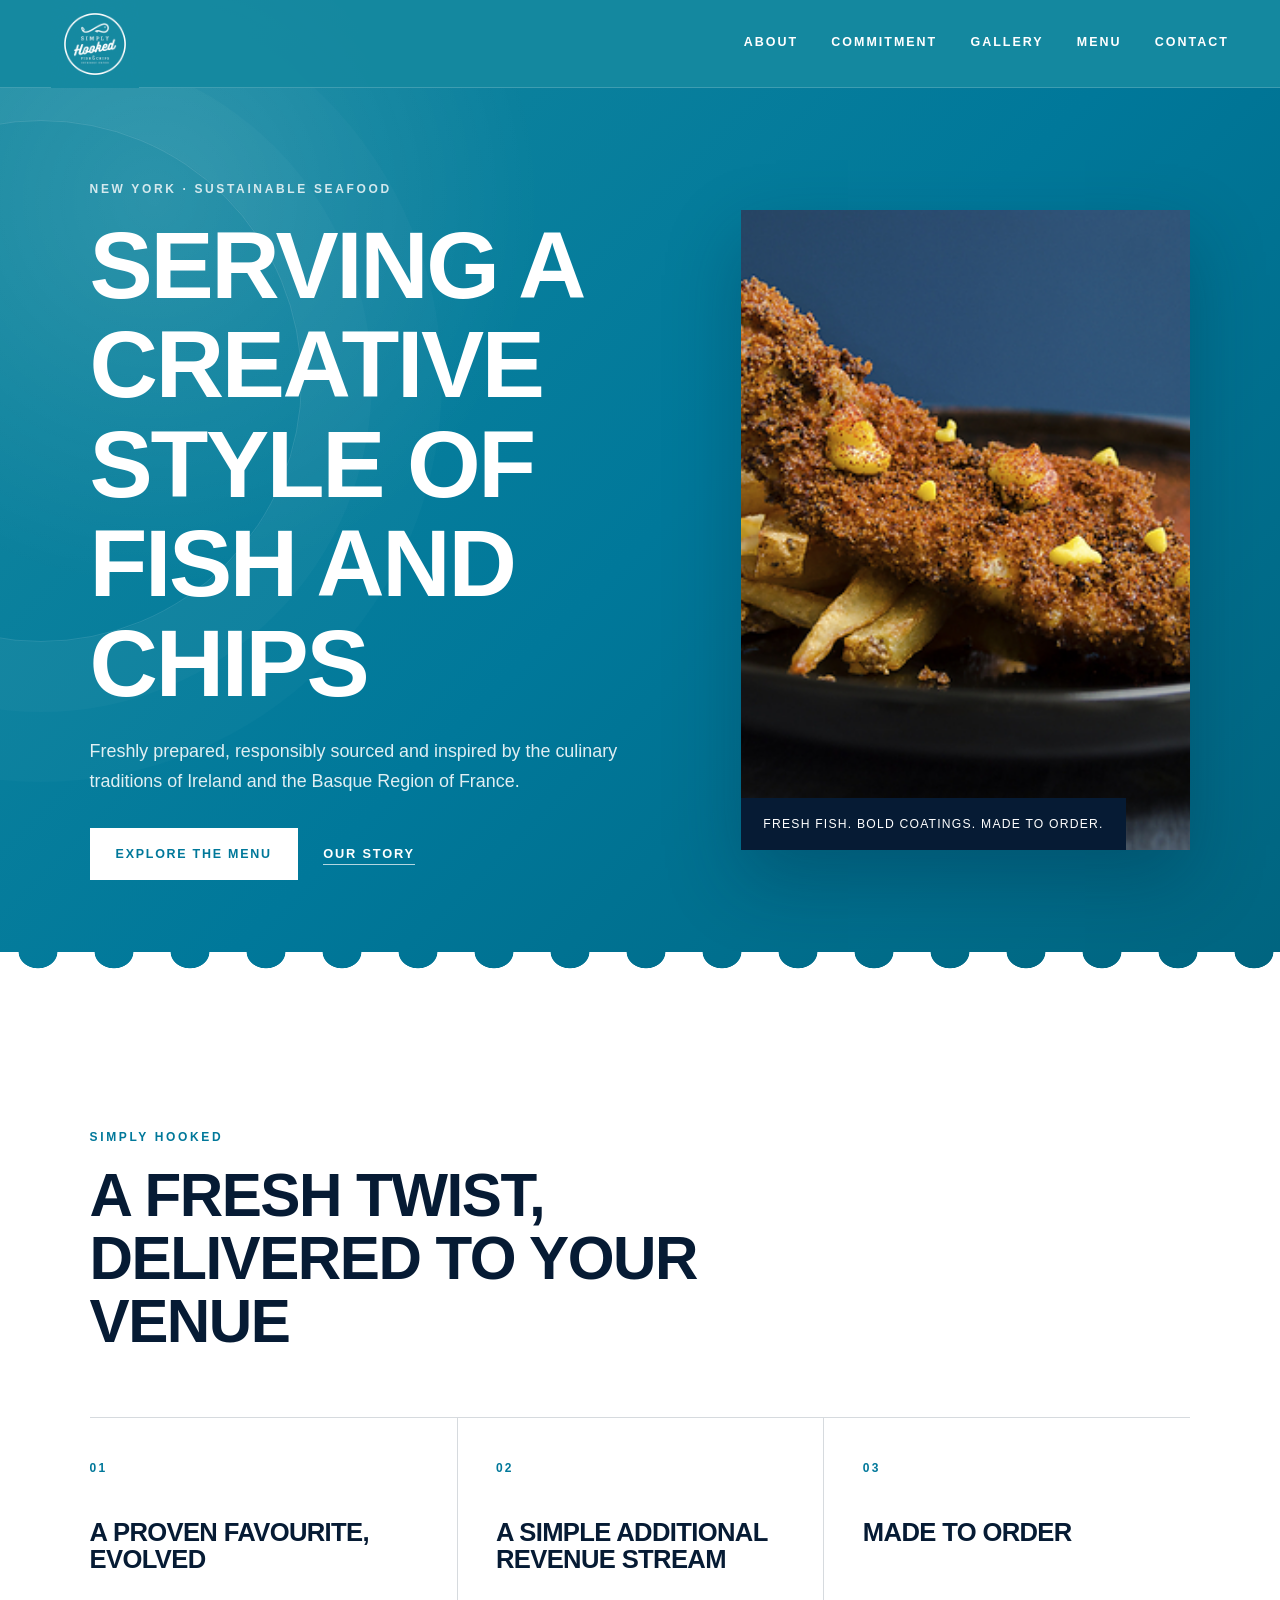
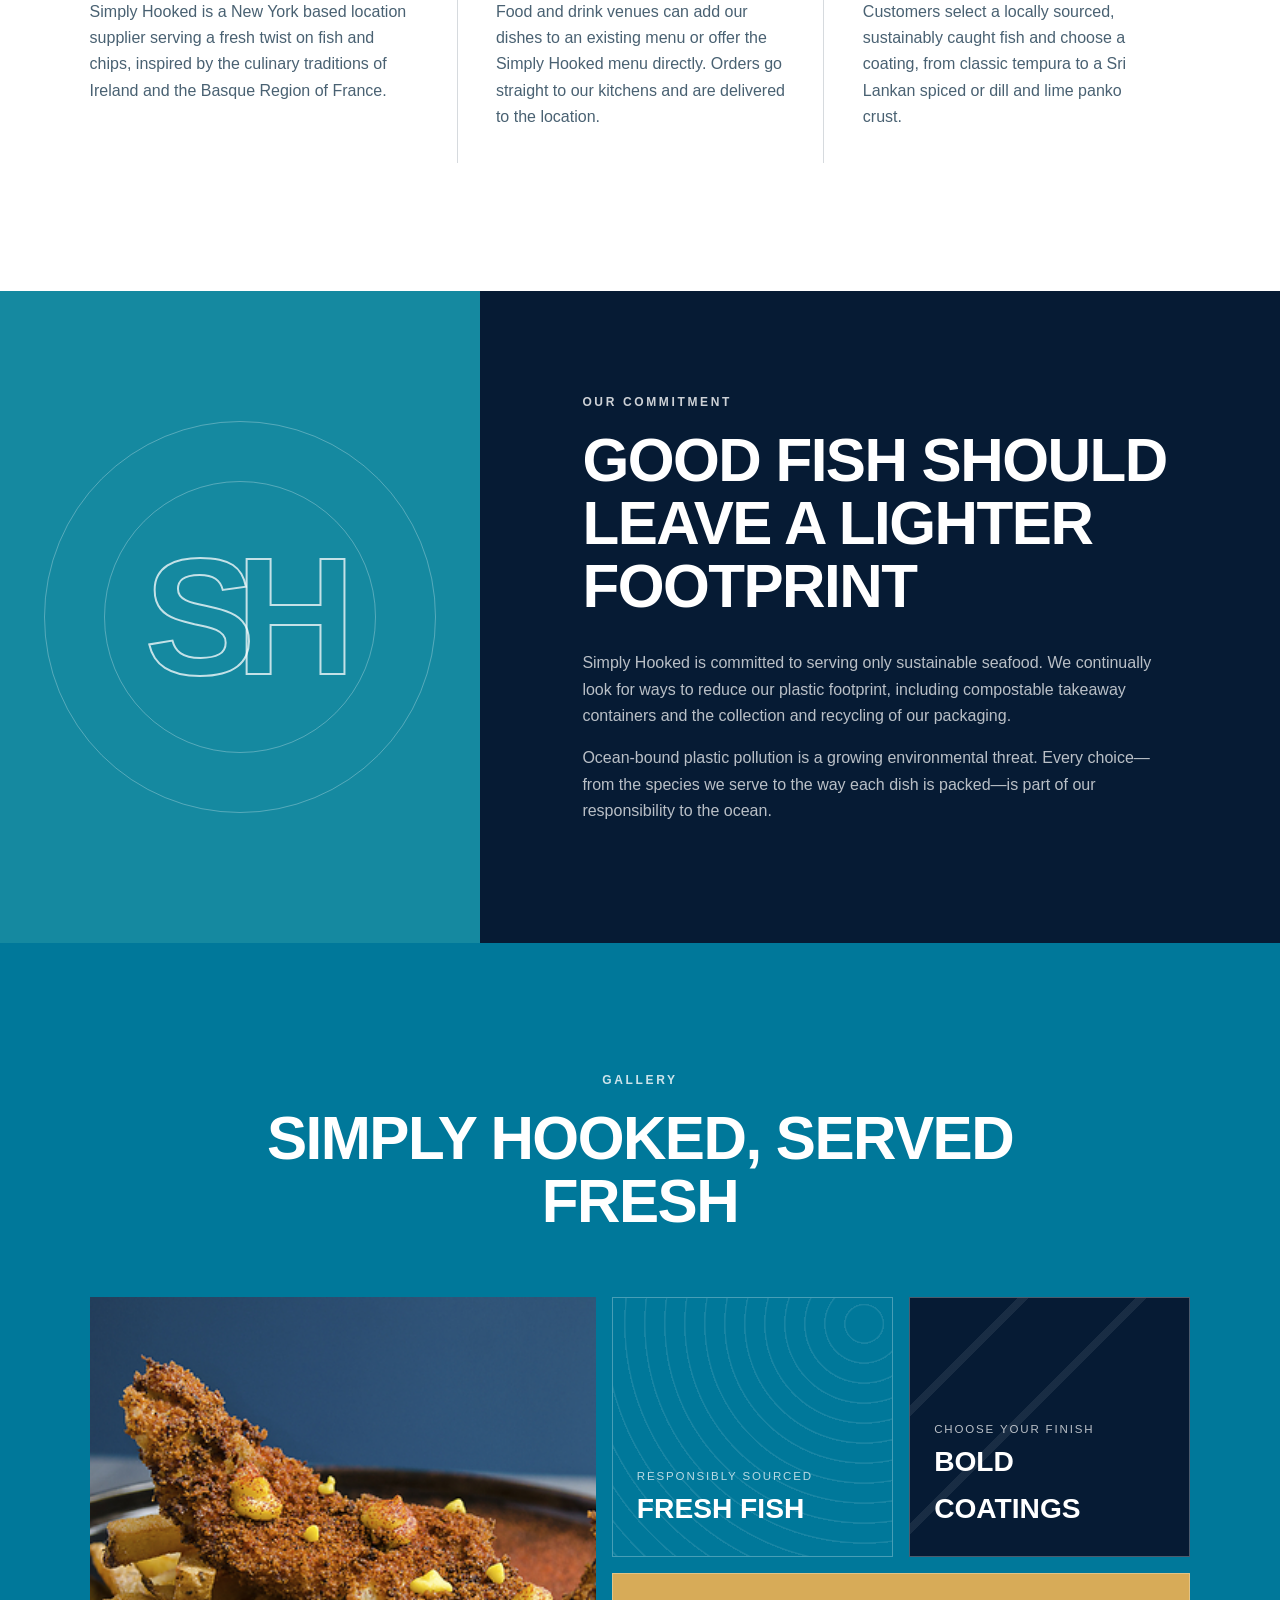
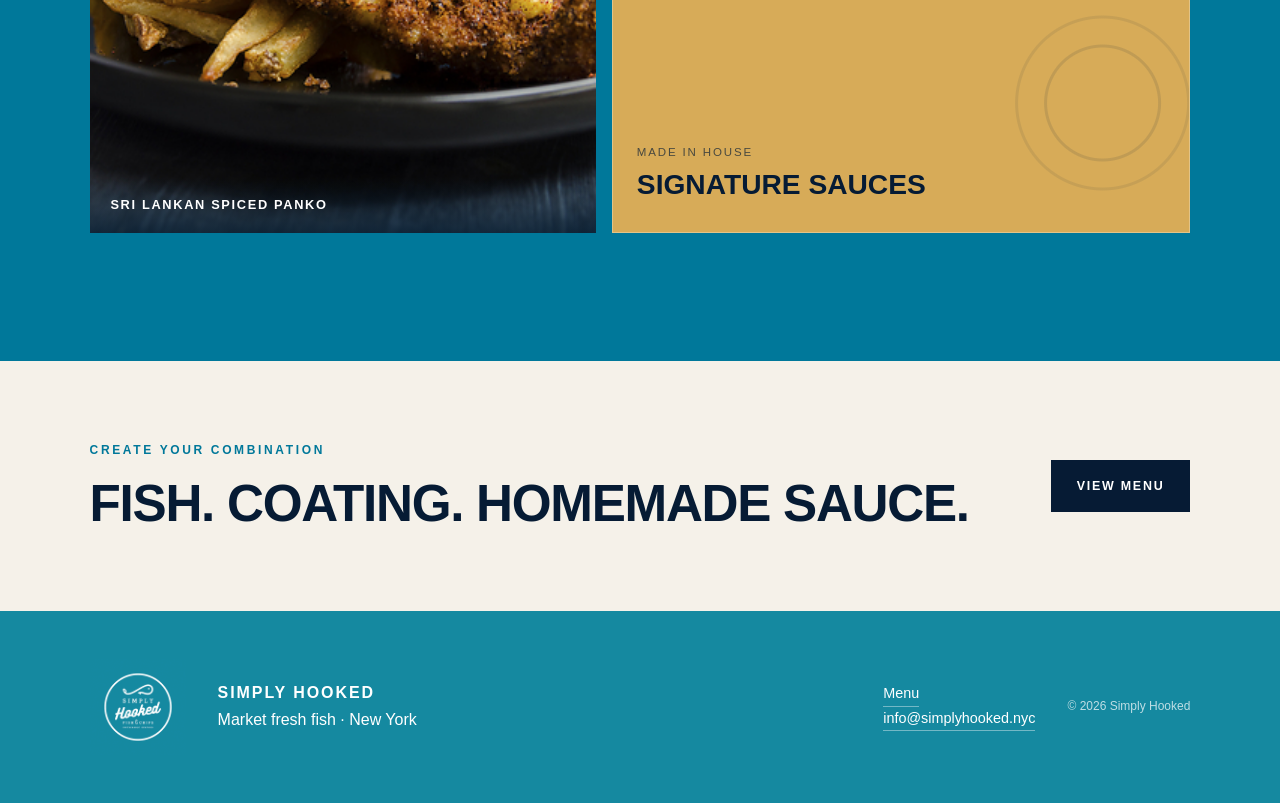
==== index.html @ 81e4b029 "Rebuild Simply Hooked as a standalone Vercel site" ====
<!doctype html>
<html lang="en">
<head>
  <meta charset="utf-8">
  <meta name="viewport" content="width=device-width, initial-scale=1">
  <meta name="description" content="Simply Hooked serves a creative style of fish and chips made with sustainably caught fish.">
  <title>Simply Hooked | Sustainable Fish &amp; Chips</title>
  <link rel="icon" type="image/svg+xml" href="/favicon.svg">
  <link rel="stylesheet" href="/styles.css">
  <script src="/script.js" defer></script>
</head>
<body>
  <a class="skip-link" href="#main">Skip to content</a>
  <header class="site-header" data-header>
    <a class="brand" href="/" aria-label="Simply Hooked home">
      <img src="/assets/simply-hooked-logo.jpg" alt="Simply Hooked Fish &amp; Chips">
    </a>
    <button class="menu-toggle" type="button" aria-expanded="false" aria-controls="site-nav" data-menu-toggle>
      <span></span><span></span><span></span>
      <span class="sr-only">Open navigation</span>
    </button>
    <nav class="site-nav" id="site-nav" aria-label="Main navigation" data-nav>
      <a href="#about">About</a>
      <a href="#commitment">Commitment</a>
      <a href="#gallery">Gallery</a>
      <a href="/menu/">Menu</a>
      <a href="/menu/#contact">Contact</a>
    </nav>
  </header>

  <main id="main">
    <section class="hero home-hero">
      <div class="hero-copy reveal">
        <p class="eyebrow">New York · Sustainable seafood</p>
        <h1>Serving a creative style of Fish and Chips</h1>
        <p class="hero-lede">Freshly prepared, responsibly sourced and inspired by the culinary traditions of Ireland and the Basque Region of France.</p>
        <div class="hero-actions">
          <a class="button button-light" href="/menu/">Explore the menu</a>
          <a class="text-link" href="#about">Our story</a>
        </div>
      </div>
      <div class="hero-image reveal delay-1">
        <img src="/assets/simply-hooked-fish.jpg" alt="Simply Hooked fish and chips with Sri Lankan spiced panko">
        <span class="image-note">Fresh fish. Bold coatings. Made to order.</span>
      </div>
      <div class="wave-edge" aria-hidden="true"></div>
    </section>

    <section class="intro" id="about">
      <div class="section-heading reveal">
        <p class="eyebrow dark">Simply Hooked</p>
        <h2>A fresh twist, delivered to your venue</h2>
      </div>
      <div class="story-grid">
        <article class="story-card reveal">
          <span class="number">01</span>
          <h3>A proven favourite, evolved</h3>
          <p>Simply Hooked is a New York based location supplier serving a fresh twist on fish and chips, inspired by the culinary traditions of Ireland and the Basque Region of France.</p>
        </article>
        <article class="story-card reveal delay-1">
          <span class="number">02</span>
          <h3>A simple additional revenue stream</h3>
          <p>Food and drink venues can add our dishes to an existing menu or offer the Simply Hooked menu directly. Orders go straight to our kitchens and are delivered to the location.</p>
        </article>
        <article class="story-card reveal delay-2">
          <span class="number">03</span>
          <h3>Made to order</h3>
          <p>Customers select a locally sourced, sustainably caught fish and choose a coating, from classic tempura to a Sri Lankan spiced or dill and lime panko crust.</p>
        </article>
      </div>
    </section>

    <section class="commitment" id="commitment">
      <div class="commitment-mark reveal" aria-hidden="true">
        <span>SH</span>
      </div>
      <div class="commitment-copy reveal delay-1">
        <p class="eyebrow">Our commitment</p>
        <h2>Good fish should leave a lighter footprint</h2>
        <p>Simply Hooked is committed to serving only sustainable seafood. We continually look for ways to reduce our plastic footprint, including compostable takeaway containers and the collection and recycling of our packaging.</p>
        <p>Ocean-bound plastic pollution is a growing environmental threat. Every choice—from the species we serve to the way each dish is packed—is part of our responsibility to the ocean.</p>
      </div>
    </section>

    <section class="gallery" id="gallery">
      <div class="section-heading centered reveal">
        <p class="eyebrow">Gallery</p>
        <h2>Simply Hooked, served fresh</h2>
      </div>
      <div class="gallery-grid">
        <figure class="gallery-main reveal">
          <img src="/assets/simply-hooked-fish.jpg" alt="Sri Lankan spiced fish and chips">
          <figcaption>Sri Lankan spiced panko</figcaption>
        </figure>
        <div class="gallery-tile tile-fish reveal delay-1">
          <span>Responsibly sourced</span>
          <strong>Fresh fish</strong>
        </div>
        <div class="gallery-tile tile-coating reveal delay-2">
          <span>Choose your finish</span>
          <strong>Bold coatings</strong>
        </div>
        <div class="gallery-tile tile-sauce reveal">
          <span>Made in house</span>
          <strong>Signature sauces</strong>
        </div>
      </div>
    </section>

    <section class="menu-cta">
      <div class="reveal">
        <p class="eyebrow dark">Create your combination</p>
        <h2>Fish. Coating. Homemade sauce.</h2>
      </div>
      <a class="button button-dark reveal delay-1" href="/menu/">View menu</a>
    </section>
  </main>

  <footer class="site-footer">
    <a class="footer-brand" href="/">
      <img src="/assets/simply-hooked-logo.jpg" alt="Simply Hooked">
    </a>
    <div>
      <p class="footer-title">Simply Hooked</p>
      <p>Market fresh fish · New York</p>
    </div>
    <div class="footer-links">
      <a href="/menu/">Menu</a>
      <a href="mailto:info@simplyhooked.nyc">info@simplyhooked.nyc</a>
    </div>
    <p class="copyright">© <span data-year></span> Simply Hooked</p>
  </footer>
</body>
</html>
---- styles.css ----
:root {
  --teal: #1589a0;
  --teal-deep: #00789a;
  --teal-dark: #00647f;
  --navy: #061b34;
  --ink: #0b2740;
  --mist: #eaf4f5;
  --sand: #f5f1e9;
  --white: #fff;
  --line: rgba(6, 27, 52, .16);
  --font-display: "Avenir Next Condensed", "Arial Narrow", "Helvetica Neue", Arial, sans-serif;
  --font-body: "Avenir Next", "Helvetica Neue", Arial, sans-serif;
}

* { box-sizing: border-box; }
html { scroll-behavior: smooth; }
body {
  margin: 0;
  color: var(--ink);
  background: var(--white);
  font-family: var(--font-body);
  font-size: 16px;
  line-height: 1.65;
  -webkit-font-smoothing: antialiased;
}
img { display: block; max-width: 100%; }
a { color: inherit; text-decoration: none; }
button { font: inherit; }
.sr-only { position: absolute; width: 1px; height: 1px; padding: 0; margin: -1px; overflow: hidden; clip: rect(0, 0, 0, 0); white-space: nowrap; border: 0; }
.skip-link { position: fixed; left: 1rem; top: -5rem; z-index: 100; padding: .8rem 1rem; background: var(--white); color: var(--navy); border-radius: .25rem; }
.skip-link:focus { top: 1rem; }

.site-header {
  position: fixed;
  inset: 0 0 auto 0;
  z-index: 50;
  height: 88px;
  padding: 0 clamp(1.2rem, 4vw, 4.5rem);
  display: flex;
  align-items: center;
  justify-content: space-between;
  background: rgba(21, 137, 160, .96);
  border-bottom: 1px solid rgba(255,255,255,.18);
  transition: height .25s ease, box-shadow .25s ease;
}
.site-header.is-scrolled { height: 72px; box-shadow: 0 12px 30px rgba(3,23,41,.16); }
.brand { width: 88px; height: 88px; overflow: hidden; transition: width .25s ease, height .25s ease; }
.brand img { width: 100%; height: 100%; object-fit: cover; }
.site-header.is-scrolled .brand { width: 72px; height: 72px; }
.site-nav { display: flex; align-items: center; gap: clamp(1rem, 2.6vw, 2.5rem); }
.site-nav a { color: var(--white); text-transform: uppercase; font-size: .78rem; font-weight: 700; letter-spacing: .16em; padding: .65rem 0; border-bottom: 2px solid transparent; }
.site-nav a:hover, .site-nav a:focus-visible, .site-nav a[aria-current="page"] { border-color: var(--white); }
.menu-toggle { display: none; border: 0; background: none; padding: .65rem; cursor: pointer; }
.menu-toggle > span:not(.sr-only) { display: block; width: 26px; height: 2px; margin: 5px 0; background: var(--white); }

.hero { min-height: 790px; padding: 180px clamp(1.2rem, 7vw, 8rem) 120px; position: relative; overflow: hidden; color: var(--white); }
.home-hero {
  display: grid;
  grid-template-columns: minmax(0, 1fr) minmax(360px, .8fr);
  gap: clamp(3rem, 7vw, 8rem);
  align-items: center;
  background:
    radial-gradient(circle at 12% 20%, rgba(255,255,255,.12), transparent 28%),
    linear-gradient(135deg, var(--teal) 0%, var(--teal-deep) 52%, var(--teal-dark) 100%);
}
.home-hero::before { content: ""; position: absolute; width: 520px; height: 520px; border: 1px solid rgba(255,255,255,.12); border-radius: 50%; left: -220px; top: 120px; box-shadow: 0 0 0 70px rgba(255,255,255,.025), 0 0 0 140px rgba(255,255,255,.018); }
.hero-copy, .hero-image { position: relative; z-index: 2; }
.eyebrow { margin: 0 0 1rem; text-transform: uppercase; font-size: .75rem; font-weight: 800; letter-spacing: .22em; color: rgba(255,255,255,.8); }
.eyebrow.dark { color: var(--teal-deep); }
h1, h2, h3, p { margin-top: 0; }
h1, h2, h3 { font-family: var(--font-display); line-height: 1.05; letter-spacing: -.025em; }
h1 { max-width: 760px; margin-bottom: 1.5rem; font-size: clamp(3.6rem, 7.4vw, 7.8rem); font-weight: 800; text-transform: uppercase; }
h2 { font-size: clamp(2.4rem, 4.7vw, 5.1rem); font-weight: 800; text-transform: uppercase; }
h3 { font-size: clamp(1.35rem, 2vw, 2rem); }
.hero-lede { max-width: 650px; margin-bottom: 2rem; font-size: clamp(1.05rem, 1.4vw, 1.3rem); color: rgba(255,255,255,.88); }
.hero-actions { display: flex; align-items: center; gap: 1.6rem; flex-wrap: wrap; }
.button { display: inline-flex; justify-content: center; align-items: center; min-height: 52px; padding: .75rem 1.5rem; border: 2px solid currentColor; font-size: .78rem; font-weight: 800; letter-spacing: .14em; text-transform: uppercase; transition: transform .2s ease, background .2s ease, color .2s ease; }
.button:hover, .button:focus-visible { transform: translateY(-2px); }
.button-light { background: var(--white); color: var(--teal-deep); border-color: var(--white); }
.button-light:hover { background: transparent; color: var(--white); }
.button-dark { background: var(--navy); color: var(--white); border-color: var(--navy); }
.button-dark:hover { background: transparent; color: var(--navy); }
.text-link { font-size: .8rem; font-weight: 800; letter-spacing: .14em; text-transform: uppercase; border-bottom: 1px solid rgba(255,255,255,.7); }
.hero-image { align-self: stretch; min-height: 470px; margin: 30px 0; overflow: hidden; box-shadow: 0 30px 70px rgba(0,31,54,.28); }
.hero-image img { width: 100%; height: 100%; object-fit: cover; transform: scale(1.04); }
.image-note { position: absolute; left: 0; bottom: 0; padding: 1rem 1.4rem; background: var(--navy); font-size: .76rem; letter-spacing: .1em; text-transform: uppercase; }
.wave-edge { position: absolute; z-index: 3; inset: auto 0 0; height: 48px; background: radial-gradient(38px 32px at 50% 0, transparent 50%, var(--white) 52%) repeat-x; background-size: 76px 48px; }

.intro { padding: clamp(6rem, 10vw, 10rem) clamp(1.2rem, 7vw, 8rem); }
.section-heading { max-width: 780px; margin-bottom: 4rem; }
.section-heading h2 { margin-bottom: 0; color: var(--navy); }
.section-heading.centered { margin-inline: auto; text-align: center; }
.story-grid { display: grid; grid-template-columns: repeat(3, minmax(0, 1fr)); border-top: 1px solid var(--line); }
.story-card { padding: 2.25rem clamp(1.2rem, 3vw, 3rem) 1rem 0; }
.story-card + .story-card { padding-left: clamp(1.2rem, 3vw, 3rem); border-left: 1px solid var(--line); }
.number, .menu-index { display: inline-block; margin-bottom: 2.5rem; color: var(--teal-deep); font-size: .75rem; font-weight: 800; letter-spacing: .18em; }
.story-card h3 { min-height: 2.1em; color: var(--navy); text-transform: uppercase; }
.story-card p { color: #496172; }

.commitment { min-height: 650px; display: grid; grid-template-columns: .75fr 1.25fr; background: var(--navy); color: var(--white); }
.commitment-mark { display: grid; place-items: center; min-height: 500px; position: relative; overflow: hidden; background: var(--teal); }
.commitment-mark::before, .commitment-mark::after { content: ""; position: absolute; border: 1px solid rgba(255,255,255,.28); border-radius: 50%; }
.commitment-mark::before { width: 390px; height: 390px; }
.commitment-mark::after { width: 270px; height: 270px; }
.commitment-mark span { z-index: 1; font-family: var(--font-display); font-size: clamp(6rem, 13vw, 13rem); font-weight: 900; letter-spacing: -.12em; color: transparent; -webkit-text-stroke: 2px rgba(255,255,255,.75); }
.commitment-copy { align-self: center; max-width: 800px; padding: clamp(4rem, 8vw, 8rem); }
.commitment-copy h2 { margin-bottom: 2rem; }
.commitment-copy p:not(.eyebrow) { max-width: 680px; color: rgba(255,255,255,.72); }

.gallery { padding: clamp(6rem, 10vw, 10rem) clamp(1.2rem, 7vw, 8rem); background: var(--teal-deep); color: var(--white); }
.gallery .section-heading h2 { color: var(--white); }
.gallery-grid { display: grid; grid-template-columns: 1.35fr .75fr .75fr; grid-template-rows: 260px 260px; gap: 1rem; }
.gallery-main { grid-row: 1 / span 2; margin: 0; position: relative; overflow: hidden; }
.gallery-main img { width: 100%; height: 100%; object-fit: cover; }
.gallery-main figcaption { position: absolute; inset: auto 0 0; padding: 1.1rem 1.3rem; background: linear-gradient(transparent, rgba(3,25,45,.8)); text-transform: uppercase; font-size: .8rem; font-weight: 800; letter-spacing: .13em; }
.gallery-tile { display: flex; flex-direction: column; justify-content: flex-end; min-height: 220px; padding: 1.5rem; border: 1px solid rgba(255,255,255,.28); overflow: hidden; position: relative; }
.gallery-tile::before { content: ""; position: absolute; inset: 0; opacity: .55; }
.gallery-tile span, .gallery-tile strong { position: relative; z-index: 1; }
.gallery-tile span { font-size: .72rem; text-transform: uppercase; letter-spacing: .16em; color: rgba(255,255,255,.72); }
.gallery-tile strong { font-family: var(--font-display); font-size: clamp(1.5rem, 2.2vw, 2.6rem); text-transform: uppercase; }
.tile-fish::before { background: repeating-radial-gradient(circle at 90% 10%, transparent 0 18px, rgba(255,255,255,.18) 19px 20px); }
.tile-coating { background: var(--navy); }
.tile-coating::before { background: linear-gradient(135deg, transparent 20%, rgba(255,255,255,.14) 20% 22%, transparent 22% 42%, rgba(255,255,255,.14) 42% 44%, transparent 44%); }
.tile-sauce { grid-column: 2 / span 2; background: #d7ab58; color: var(--navy); }
.tile-sauce span { color: rgba(6,27,52,.68); }
.tile-sauce::before { background: radial-gradient(circle at 85% 50%, transparent 0 55px, rgba(6,27,52,.2) 56px 58px, transparent 59px 84px, rgba(6,27,52,.15) 85px 87px, transparent 88px); }

.menu-cta { padding: 5rem clamp(1.2rem, 7vw, 8rem); display: flex; align-items: center; justify-content: space-between; gap: 2rem; background: var(--sand); }
.menu-cta h2 { margin-bottom: 0; font-size: clamp(2rem, 4vw, 4rem); color: var(--navy); }

.site-footer { padding: 3rem clamp(1.2rem, 7vw, 8rem); display: grid; grid-template-columns: auto 1fr auto auto; gap: 2rem; align-items: center; background: var(--teal); color: var(--white); }
.footer-brand { width: 96px; height: 96px; overflow: hidden; }
.footer-brand img { width: 100%; height: 100%; object-fit: cover; }
.footer-title { margin-bottom: 0; font-weight: 800; text-transform: uppercase; letter-spacing: .12em; }
.site-footer p { margin-bottom: 0; }
.footer-links { display: flex; flex-direction: column; align-items: flex-start; font-size: .9rem; }
.footer-links a { border-bottom: 1px solid rgba(255,255,255,.4); }
.copyright { font-size: .75rem; opacity: .72; }

/* Menu */
.menu-hero { min-height: 700px; padding: 165px clamp(1.2rem, 7vw, 8rem) 90px; display: grid; grid-template-columns: 1fr .72fr; gap: clamp(2.5rem, 7vw, 7rem); align-items: center; color: var(--white); background: var(--teal-deep); }
.menu-hero-copy h1 { font-size: clamp(3.3rem, 6.5vw, 7rem); }
.menu-hero-copy > p:last-child { max-width: 590px; font-size: 1.2rem; color: rgba(255,255,255,.78); }
.menu-hero-photo { aspect-ratio: 4 / 5; overflow: hidden; box-shadow: 30px 30px 0 rgba(255,255,255,.12); }
.menu-hero-photo img { width: 100%; height: 100%; object-fit: cover; }
.fish-options { padding: 5rem clamp(1.2rem, 7vw, 8rem); text-align: center; background: var(--navy); color: var(--white); }
.fish-options h2 { margin-bottom: 2.3rem; }
.fish-list { display: flex; justify-content: center; flex-wrap: wrap; gap: .8rem; }
.fish-list span { padding: .65rem 1rem; border: 1px solid rgba(255,255,255,.35); text-transform: uppercase; font-size: .75rem; font-weight: 700; letter-spacing: .08em; }
.combo-section { padding: 0 clamp(1.2rem, 7vw, 8rem) clamp(6rem, 9vw, 9rem); background: var(--mist); }
.price-card { transform: translateY(-1px); padding: 3.5rem 2rem; text-align: center; border: 2px solid var(--navy); background: var(--white); }
.price-card > p { margin-bottom: 0; font-size: 1.3rem; font-weight: 800; text-transform: uppercase; letter-spacing: .08em; }
.price-card strong { display: block; margin: .5rem 0; color: var(--teal-deep); font-family: var(--font-display); font-size: clamp(5rem, 10vw, 9rem); line-height: 1; }
.price-card h2 { margin-bottom: .5rem; font-size: clamp(2rem, 3vw, 3.5rem); color: var(--navy); }
.price-card > span { color: #526a79; }
.combo-columns { display: grid; grid-template-columns: repeat(3, minmax(0,1fr)); background: var(--white); border: 1px solid var(--line); border-top: 0; }
.menu-column { padding: 3rem clamp(1.5rem, 3vw, 3.2rem); }
.menu-column + .menu-column { border-left: 1px solid var(--line); }
.menu-column h3 { color: var(--teal-deep); text-transform: uppercase; }
.menu-column dl, .menu-column dd { margin: 0; }
.menu-column dt { margin-top: 1.1rem; font-weight: 800; color: var(--navy); }
.menu-column dd { color: #5a7180; }
.plain-list { margin: 0; padding: 0; list-style: none; color: #5a7180; }
.plain-list li { padding: .65rem 0; border-bottom: 1px solid var(--line); }
.full-menu { padding: clamp(6rem, 9vw, 9rem) clamp(1.2rem, 7vw, 8rem); }
.menu-groups { display: grid; grid-template-columns: 1fr 1fr; gap: clamp(2rem, 6vw, 6rem); }
.menu-group { border-top: 3px solid var(--navy); }
.menu-group h3 { padding: 1.5rem 0 1rem; text-transform: uppercase; color: var(--teal-deep); }
.menu-row { display: grid; grid-template-columns: 1fr auto; gap: 1.5rem; padding: 1rem 0; border-top: 1px solid var(--line); }
.menu-row b { color: var(--teal-deep); }
.contact { min-height: 560px; display: grid; grid-template-columns: 1.15fr .85fr; background: var(--sand); }
.contact-copy { padding: clamp(4.5rem, 8vw, 8rem); }
.contact-copy h2 { max-width: 650px; color: var(--navy); }
.contact-copy address { margin-bottom: 1rem; font-style: normal; font-size: 1.15rem; }
.contact-email { display: block; width: max-content; margin-bottom: 2rem; color: var(--teal-deep); border-bottom: 1px solid currentColor; }
.contact-mark { display: grid; place-items: center; background: var(--teal); }
.contact-mark img { width: min(390px, 76%); }

.reveal { opacity: 0; transform: translateY(22px); transition: opacity .7s ease, transform .7s ease; }
.reveal.is-visible { opacity: 1; transform: none; }
.delay-1 { transition-delay: .1s; }
.delay-2 { transition-delay: .2s; }
@media (prefers-reduced-motion: reduce) { html { scroll-behavior: auto; } .reveal { opacity: 1; transform: none; transition: none; } }

@media (max-width: 980px) {
  .home-hero, .menu-hero { grid-template-columns: 1fr; }
  .home-hero { padding-top: 150px; }
  .hero-image { min-height: 380px; margin-top: 0; }
  .story-grid, .combo-columns { grid-template-columns: 1fr; }
  .story-card + .story-card, .menu-column + .menu-column { padding-left: 0; border-left: 0; border-top: 1px solid var(--line); }
  .story-card { padding: 2rem 0; }
  .story-card h3 { min-height: 0; }
  .commitment { grid-template-columns: 1fr; }
  .commitment-mark { min-height: 380px; }
  .gallery-grid { grid-template-columns: 1fr 1fr; grid-template-rows: 380px 230px 230px; }
  .gallery-main { grid-column: 1 / span 2; grid-row: auto; }
  .tile-sauce { grid-column: 1 / span 2; }
  .menu-hero-photo { aspect-ratio: 16 / 9; }
  .site-footer { grid-template-columns: auto 1fr auto; }
  .copyright { grid-column: 2 / span 2; }
}

@media (max-width: 720px) {
  .site-header { height: 72px; padding-inline: 1rem; }
  .brand, .site-header.is-scrolled .brand { width: 72px; height: 72px; }
  .menu-toggle { display: block; z-index: 2; }
  .site-nav { position: fixed; inset: 72px 0 auto; display: none; padding: 1.25rem; flex-direction: column; align-items: stretch; gap: 0; background: var(--navy); box-shadow: 0 20px 40px rgba(3,23,41,.28); }
  .site-nav.is-open { display: flex; }
  .site-nav a { padding: 1rem .25rem; border-bottom: 1px solid rgba(255,255,255,.14); }
  .hero { min-height: auto; padding: 125px 1.25rem 90px; }
  .home-hero { gap: 2rem; }
  h1 { font-size: clamp(3rem, 16vw, 5rem); }
  h2 { font-size: clamp(2rem, 10vw, 3.3rem); }
  .hero-image { min-height: 280px; }
  .intro, .gallery, .full-menu { padding: 5rem 1.25rem; }
  .section-heading { margin-bottom: 2.5rem; }
  .commitment-copy, .contact-copy { padding: 4.5rem 1.25rem; }
  .gallery-grid { display: block; }
  .gallery-main { height: 360px; margin-bottom: 1rem; }
  .gallery-tile { margin-bottom: 1rem; }
  .menu-cta { padding: 3.5rem 1.25rem; align-items: flex-start; flex-direction: column; }
  .site-footer { padding: 2.5rem 1.25rem; grid-template-columns: auto 1fr; }
  .footer-links, .copyright { grid-column: 1 / span 2; }
  .menu-hero { min-height: auto; padding: 125px 1.25rem 5rem; }
  .menu-hero-copy h1 { font-size: clamp(3rem, 14vw, 5.4rem); }
  .fish-options, .combo-section { padding-inline: 1.25rem; }
  .fish-options { padding-block: 4.5rem; }
  .price-card { padding-inline: 1rem; }
  .menu-column { padding: 2.25rem 1.4rem; }
  .menu-groups, .contact { grid-template-columns: 1fr; }
  .contact-mark { min-height: 360px; }
}
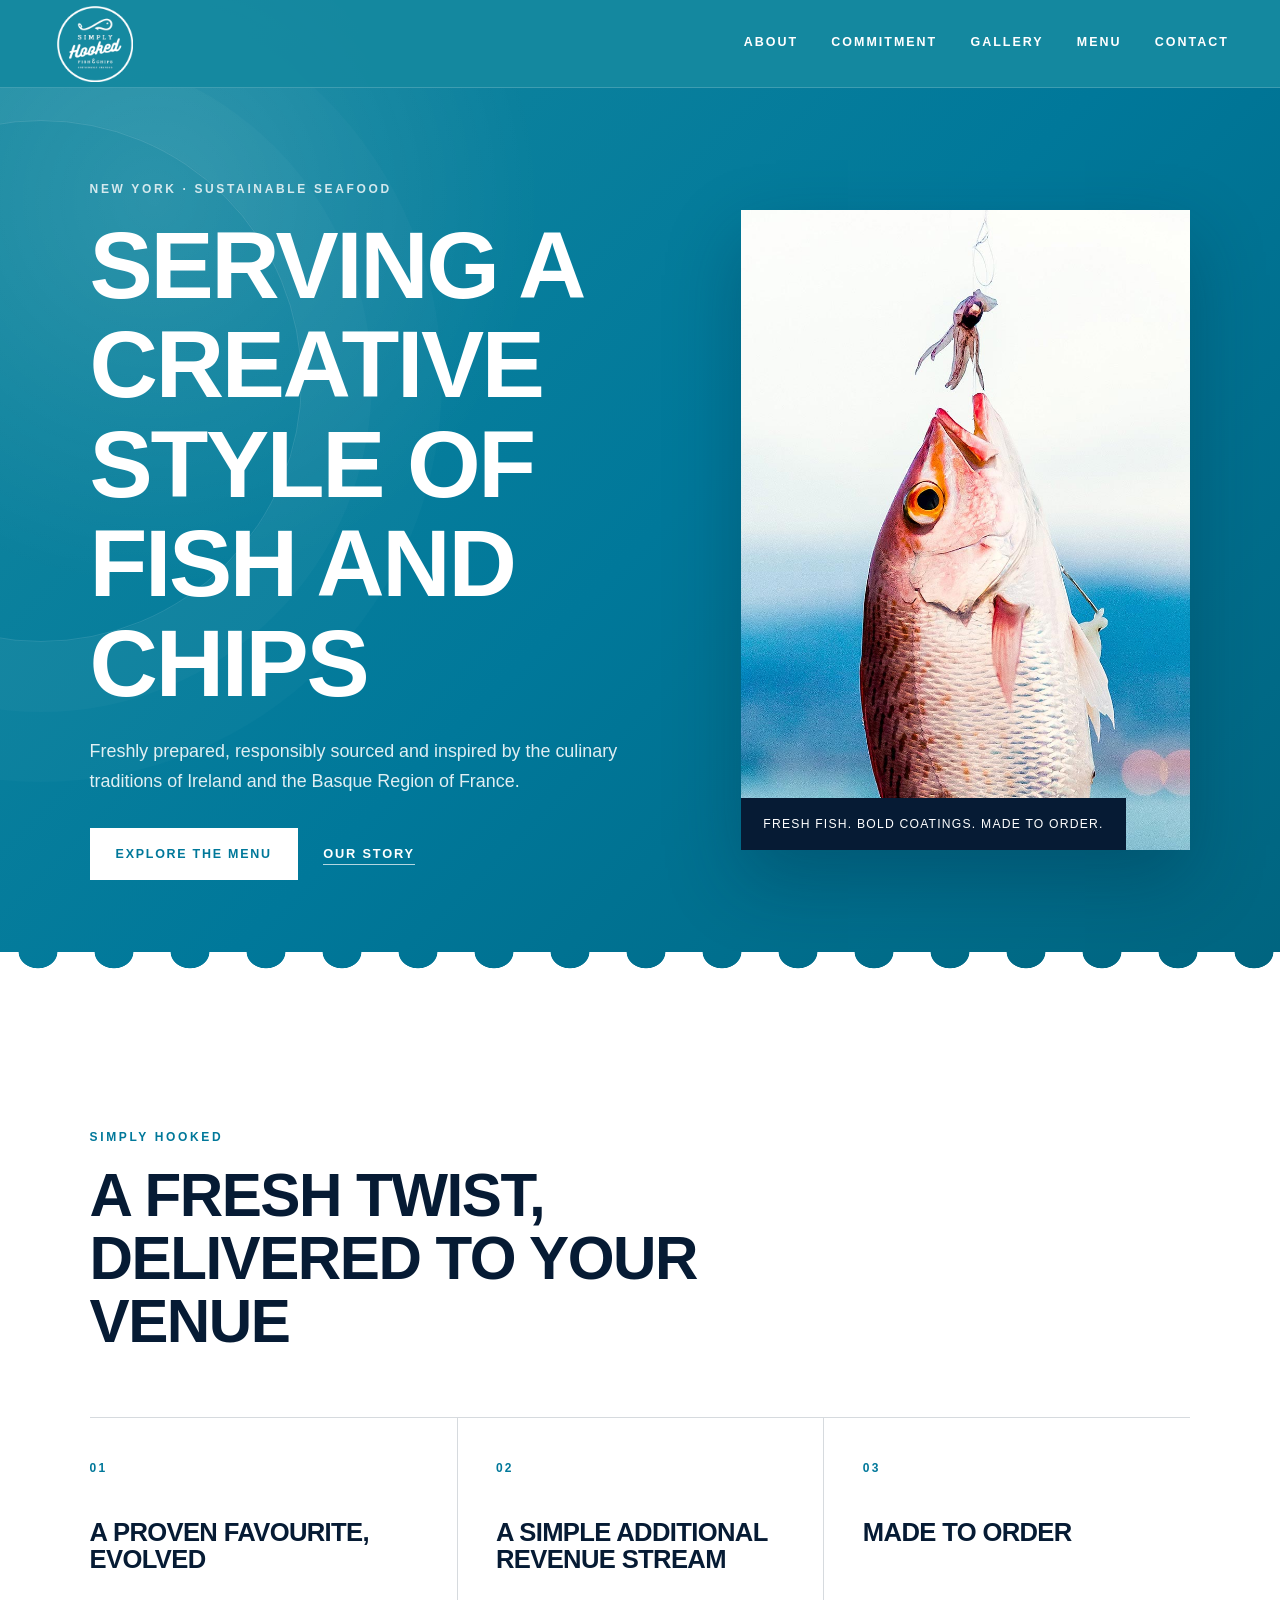
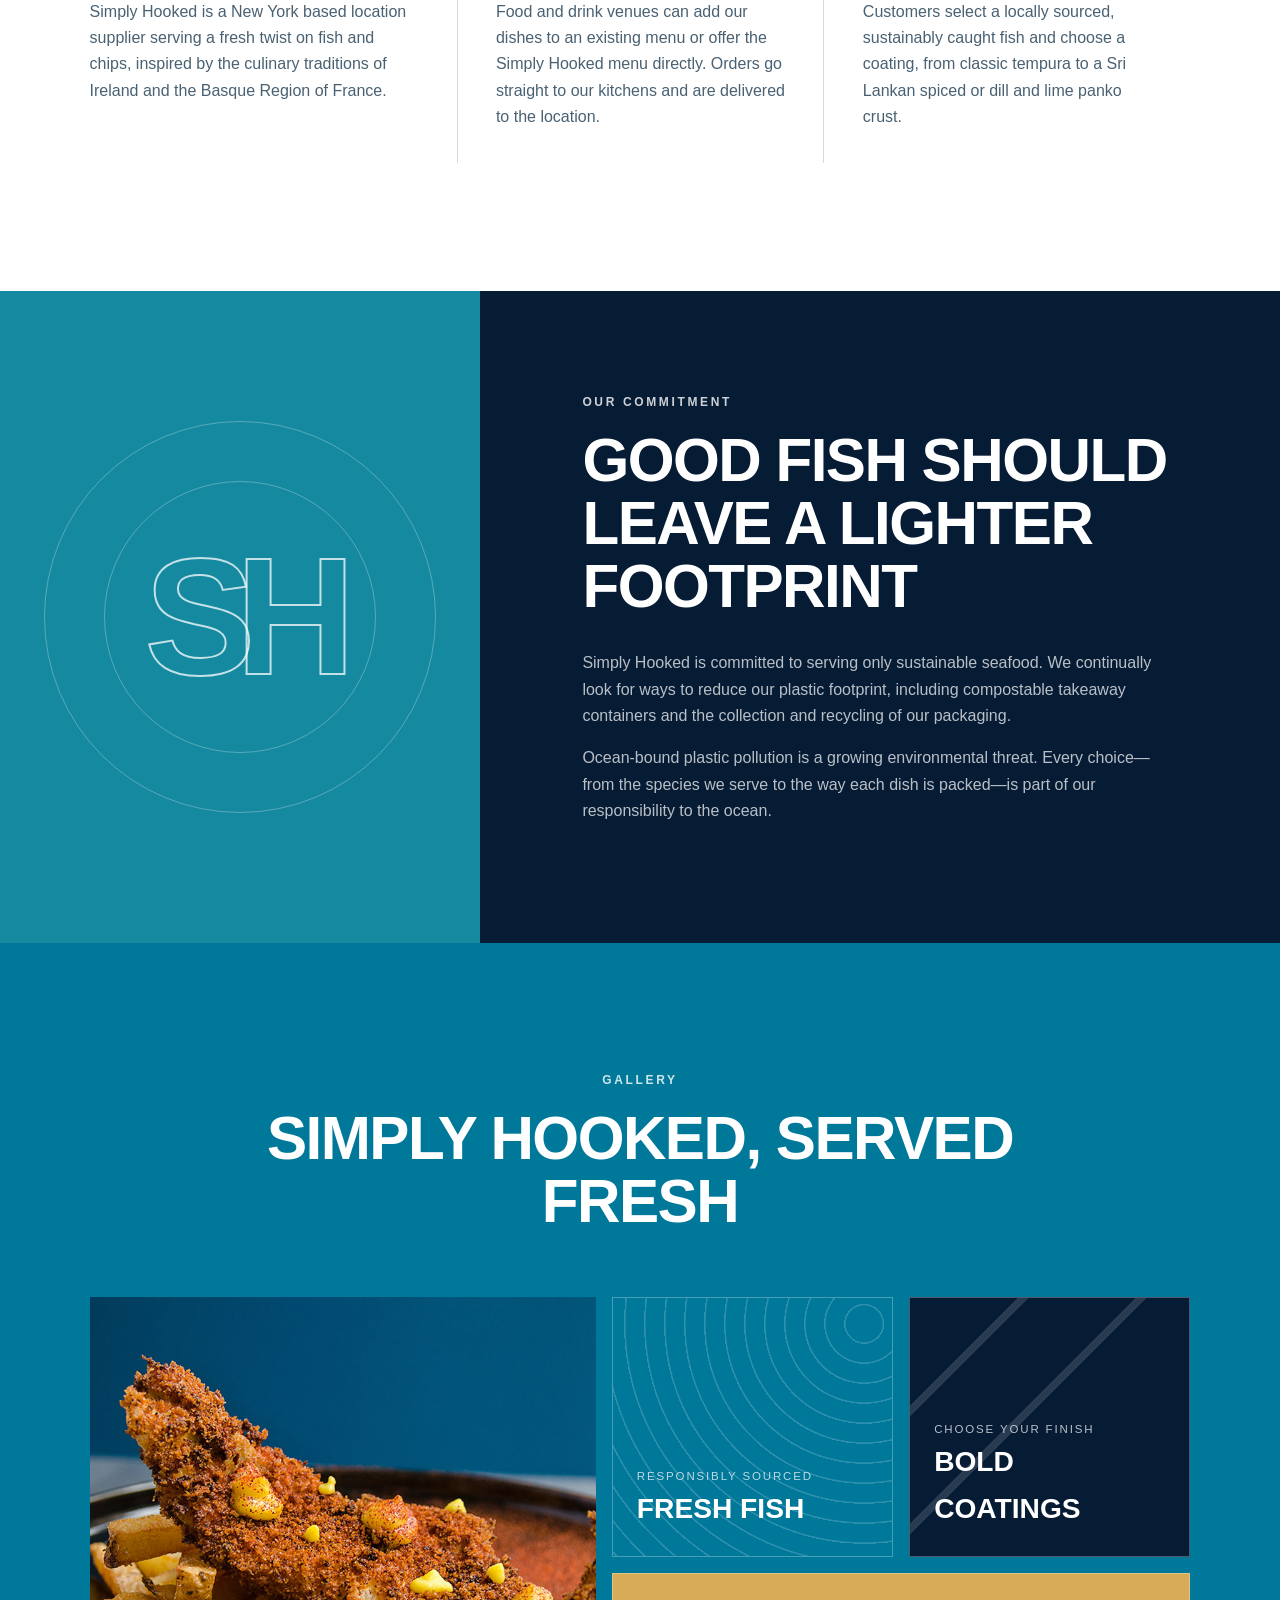
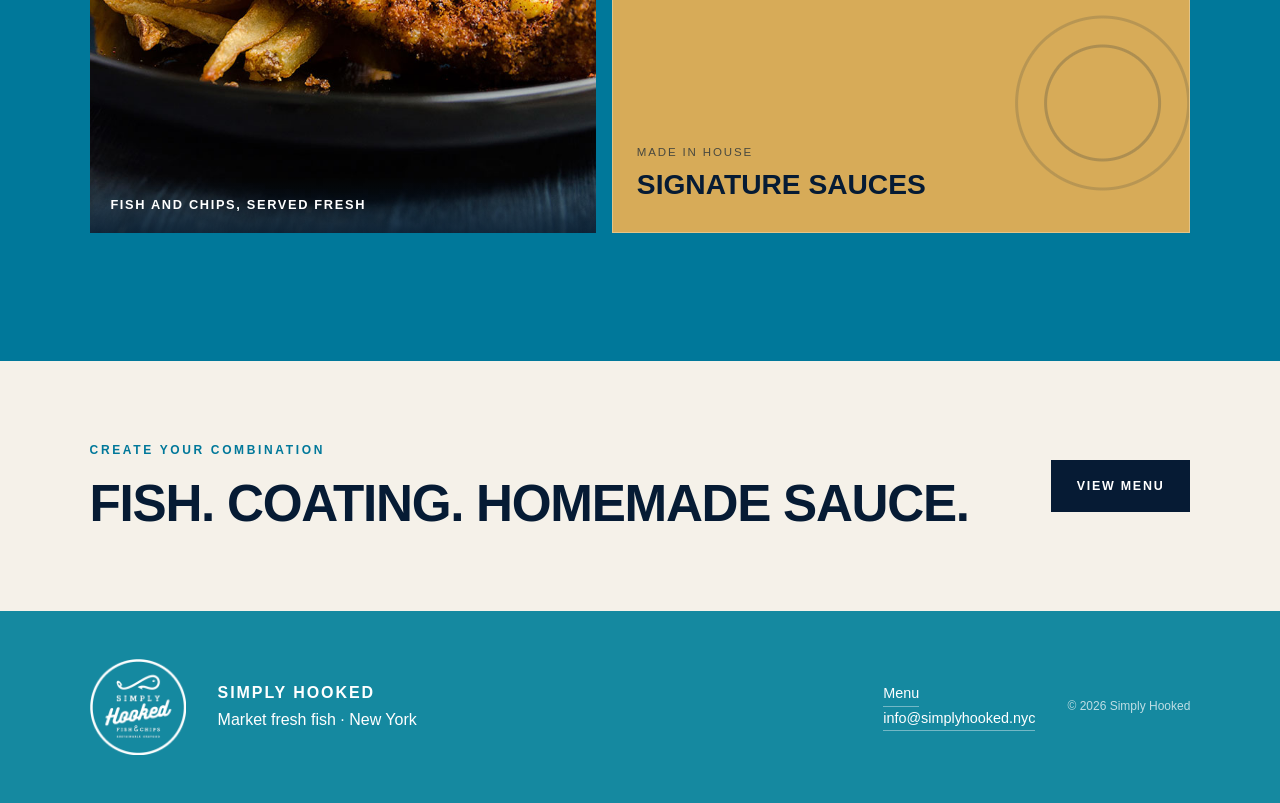
==== commit 09b151ab: "Use original Simply Hooked media assets" ====
--- a/index.html
+++ b/index.html
@@ -13,7 +13,7 @@
   <a class="skip-link" href="#main">Skip to content</a>
   <header class="site-header" data-header>
     <a class="brand" href="/" aria-label="Simply Hooked home">
-      <img src="/assets/simply-hooked-logo.jpg" alt="Simply Hooked Fish &amp; Chips">
+      <img src="/assets/Simply-Hooked-Logo-white-400.png" alt="Simply Hooked Fish &amp; Chips">
     </a>
     <button class="menu-toggle" type="button" aria-expanded="false" aria-controls="site-nav" data-menu-toggle>
       <span></span><span></span><span></span>
@@ -40,7 +40,7 @@
         </div>
       </div>
       <div class="hero-image reveal delay-1">
-        <img src="/assets/simply-hooked-fish.jpg" alt="Simply Hooked fish and chips with Sri Lankan spiced panko">
+        <img src="/assets/simply-hooked-main-hero.jpg" alt="Simply Hooked fish and chips, freshly prepared">
         <span class="image-note">Fresh fish. Bold coatings. Made to order.</span>
       </div>
       <div class="wave-edge" aria-hidden="true"></div>
@@ -89,18 +89,18 @@
       </div>
       <div class="gallery-grid">
         <figure class="gallery-main reveal">
-          <img src="/assets/simply-hooked-fish.jpg" alt="Sri Lankan spiced fish and chips">
-          <figcaption>Sri Lankan spiced panko</figcaption>
+          <img src="/assets/fish-and-chips.jpg" alt="Simply Hooked fish and chips">
+          <figcaption>Fish and chips, served fresh</figcaption>
         </figure>
-        <div class="gallery-tile tile-fish reveal delay-1">
+        <div class="gallery-tile tile-fish gallery-photo reveal delay-1" style="--tile-image: url('/assets/sea-weed-salad.jpg')">
           <span>Responsibly sourced</span>
           <strong>Fresh fish</strong>
         </div>
-        <div class="gallery-tile tile-coating reveal delay-2">
+        <div class="gallery-tile tile-coating gallery-photo reveal delay-2" style="--tile-image: url('/assets/shrimp-and-caraot.jpg')">
           <span>Choose your finish</span>
           <strong>Bold coatings</strong>
         </div>
-        <div class="gallery-tile tile-sauce reveal">
+        <div class="gallery-tile tile-sauce gallery-photo reveal" style="--tile-image: url('/assets/DSC_2474-1hooked.jpg')">
           <span>Made in house</span>
           <strong>Signature sauces</strong>
         </div>
@@ -118,7 +118,7 @@
 
   <footer class="site-footer">
     <a class="footer-brand" href="/">
-      <img src="/assets/simply-hooked-logo.jpg" alt="Simply Hooked">
+      <img src="/assets/Simply-Hooked-Logo-white-400.png" alt="Simply Hooked">
     </a>
     <div>
       <p class="footer-title">Simply Hooked</p>
--- a/styles.css
+++ b/styles.css
@@ -45,7 +45,7 @@
 }
 .site-header.is-scrolled { height: 72px; box-shadow: 0 12px 30px rgba(3,23,41,.16); }
 .brand { width: 88px; height: 88px; overflow: hidden; transition: width .25s ease, height .25s ease; }
-.brand img { width: 100%; height: 100%; object-fit: cover; }
+.brand img { width: 100%; height: 100%; object-fit: contain; padding: 6px; }
 .site-header.is-scrolled .brand { width: 72px; height: 72px; }
 .site-nav { display: flex; align-items: center; gap: clamp(1rem, 2.6vw, 2.5rem); }
 .site-nav a { color: var(--white); text-transform: uppercase; font-size: .78rem; font-weight: 700; letter-spacing: .16em; padding: .65rem 0; border-bottom: 2px solid transparent; }
@@ -115,6 +115,7 @@
 .gallery-main figcaption { position: absolute; inset: auto 0 0; padding: 1.1rem 1.3rem; background: linear-gradient(transparent, rgba(3,25,45,.8)); text-transform: uppercase; font-size: .8rem; font-weight: 800; letter-spacing: .13em; }
 .gallery-tile { display: flex; flex-direction: column; justify-content: flex-end; min-height: 220px; padding: 1.5rem; border: 1px solid rgba(255,255,255,.28); overflow: hidden; position: relative; }
 .gallery-tile::before { content: ""; position: absolute; inset: 0; opacity: .55; }
+.gallery-photo::before { background: linear-gradient(0deg, rgba(6,27,52,.78), rgba(6,27,52,.05)), var(--tile-image) center / cover no-repeat; opacity: 1; }
 .gallery-tile span, .gallery-tile strong { position: relative; z-index: 1; }
 .gallery-tile span { font-size: .72rem; text-transform: uppercase; letter-spacing: .16em; color: rgba(255,255,255,.72); }
 .gallery-tile strong { font-family: var(--font-display); font-size: clamp(1.5rem, 2.2vw, 2.6rem); text-transform: uppercase; }
@@ -130,7 +131,7 @@
 
 .site-footer { padding: 3rem clamp(1.2rem, 7vw, 8rem); display: grid; grid-template-columns: auto 1fr auto auto; gap: 2rem; align-items: center; background: var(--teal); color: var(--white); }
 .footer-brand { width: 96px; height: 96px; overflow: hidden; }
-.footer-brand img { width: 100%; height: 100%; object-fit: cover; }
+.footer-brand img { width: 100%; height: 100%; object-fit: contain; }
 .footer-title { margin-bottom: 0; font-weight: 800; text-transform: uppercase; letter-spacing: .12em; }
 .site-footer p { margin-bottom: 0; }
 .footer-links { display: flex; flex-direction: column; align-items: flex-start; font-size: .9rem; }
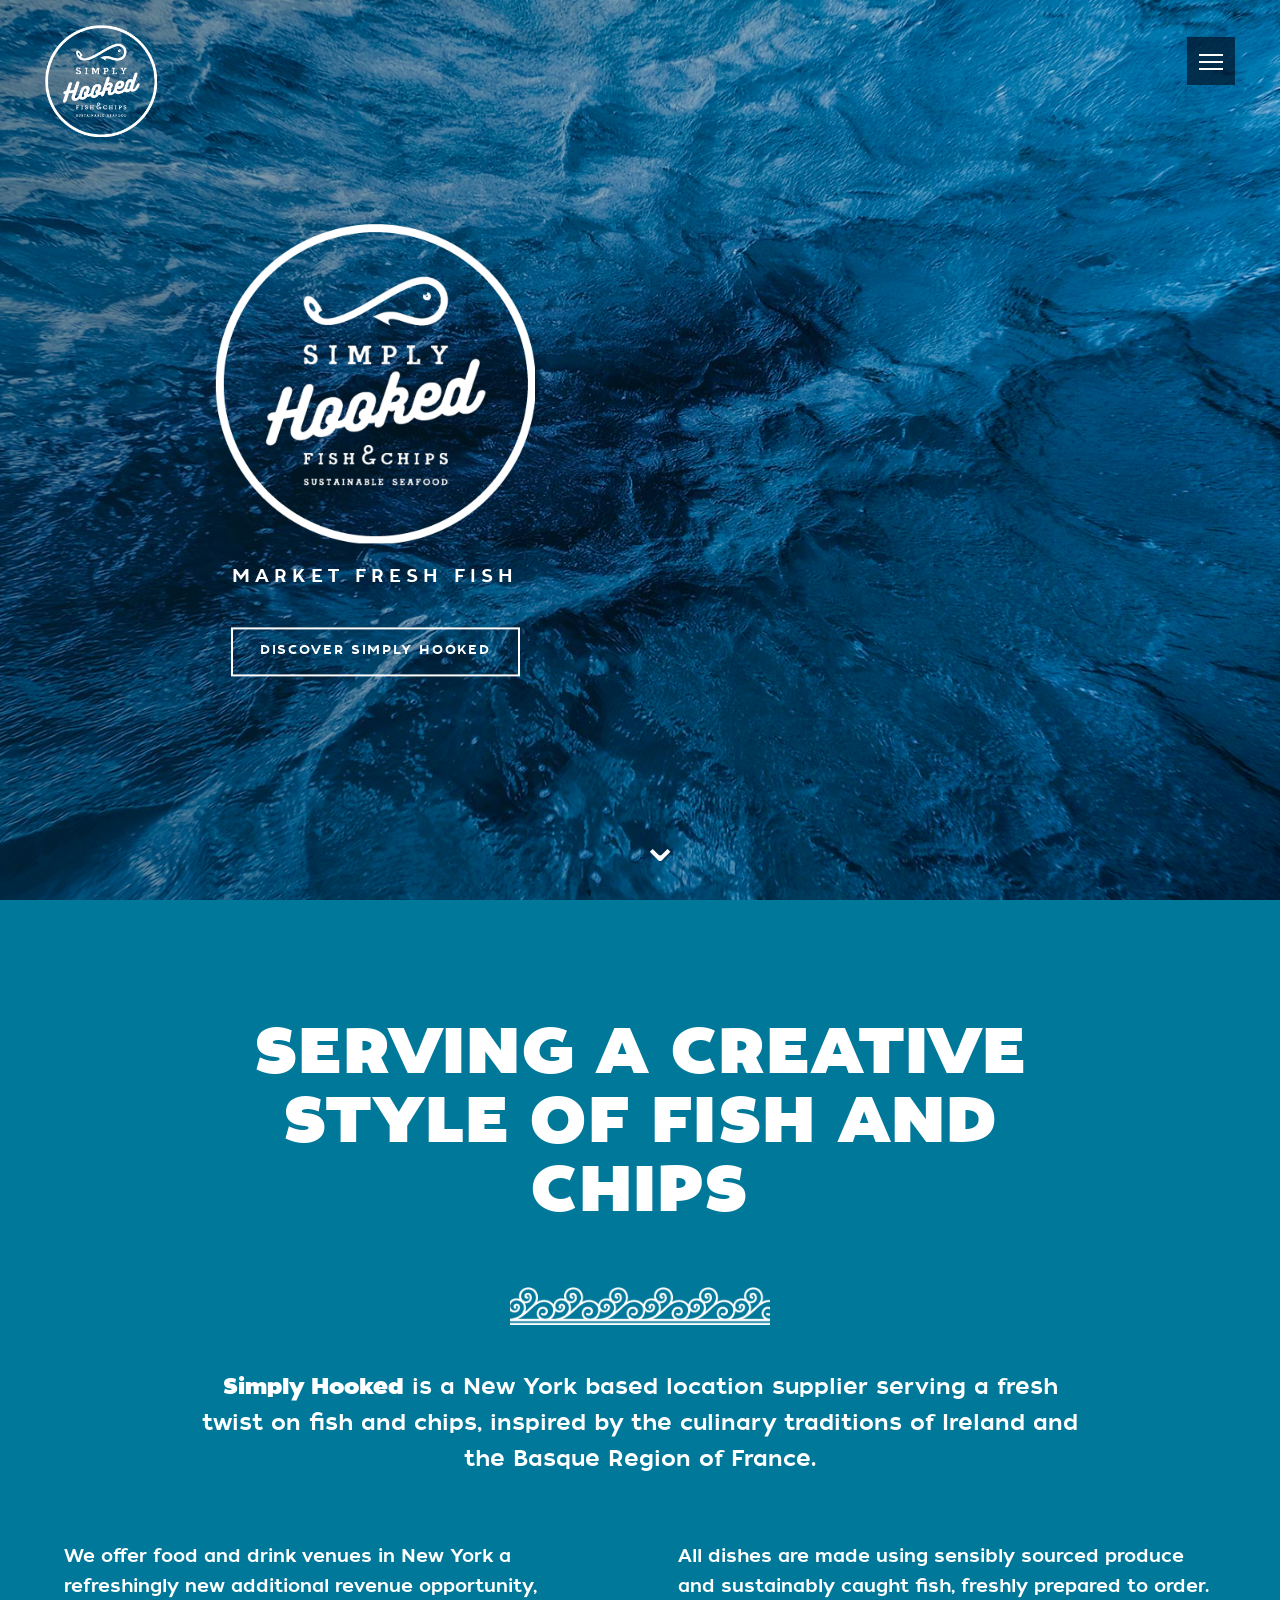
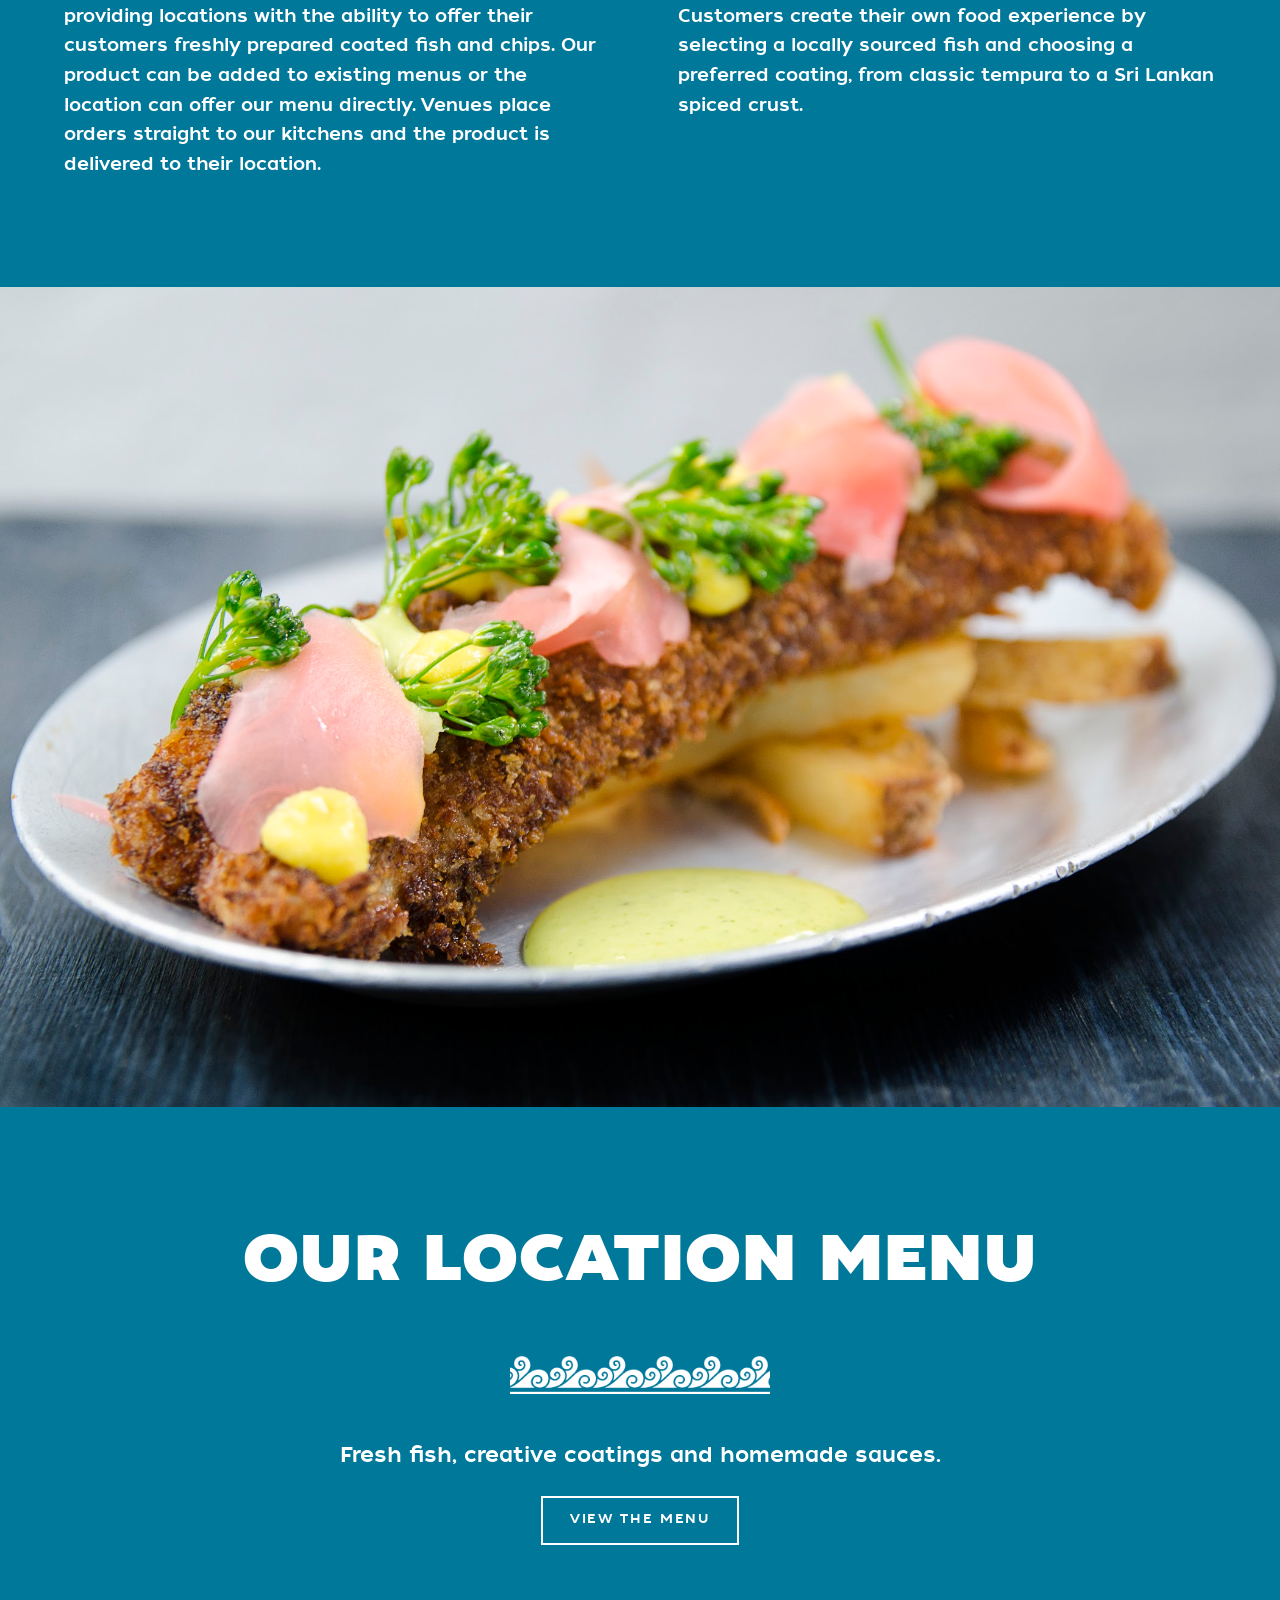
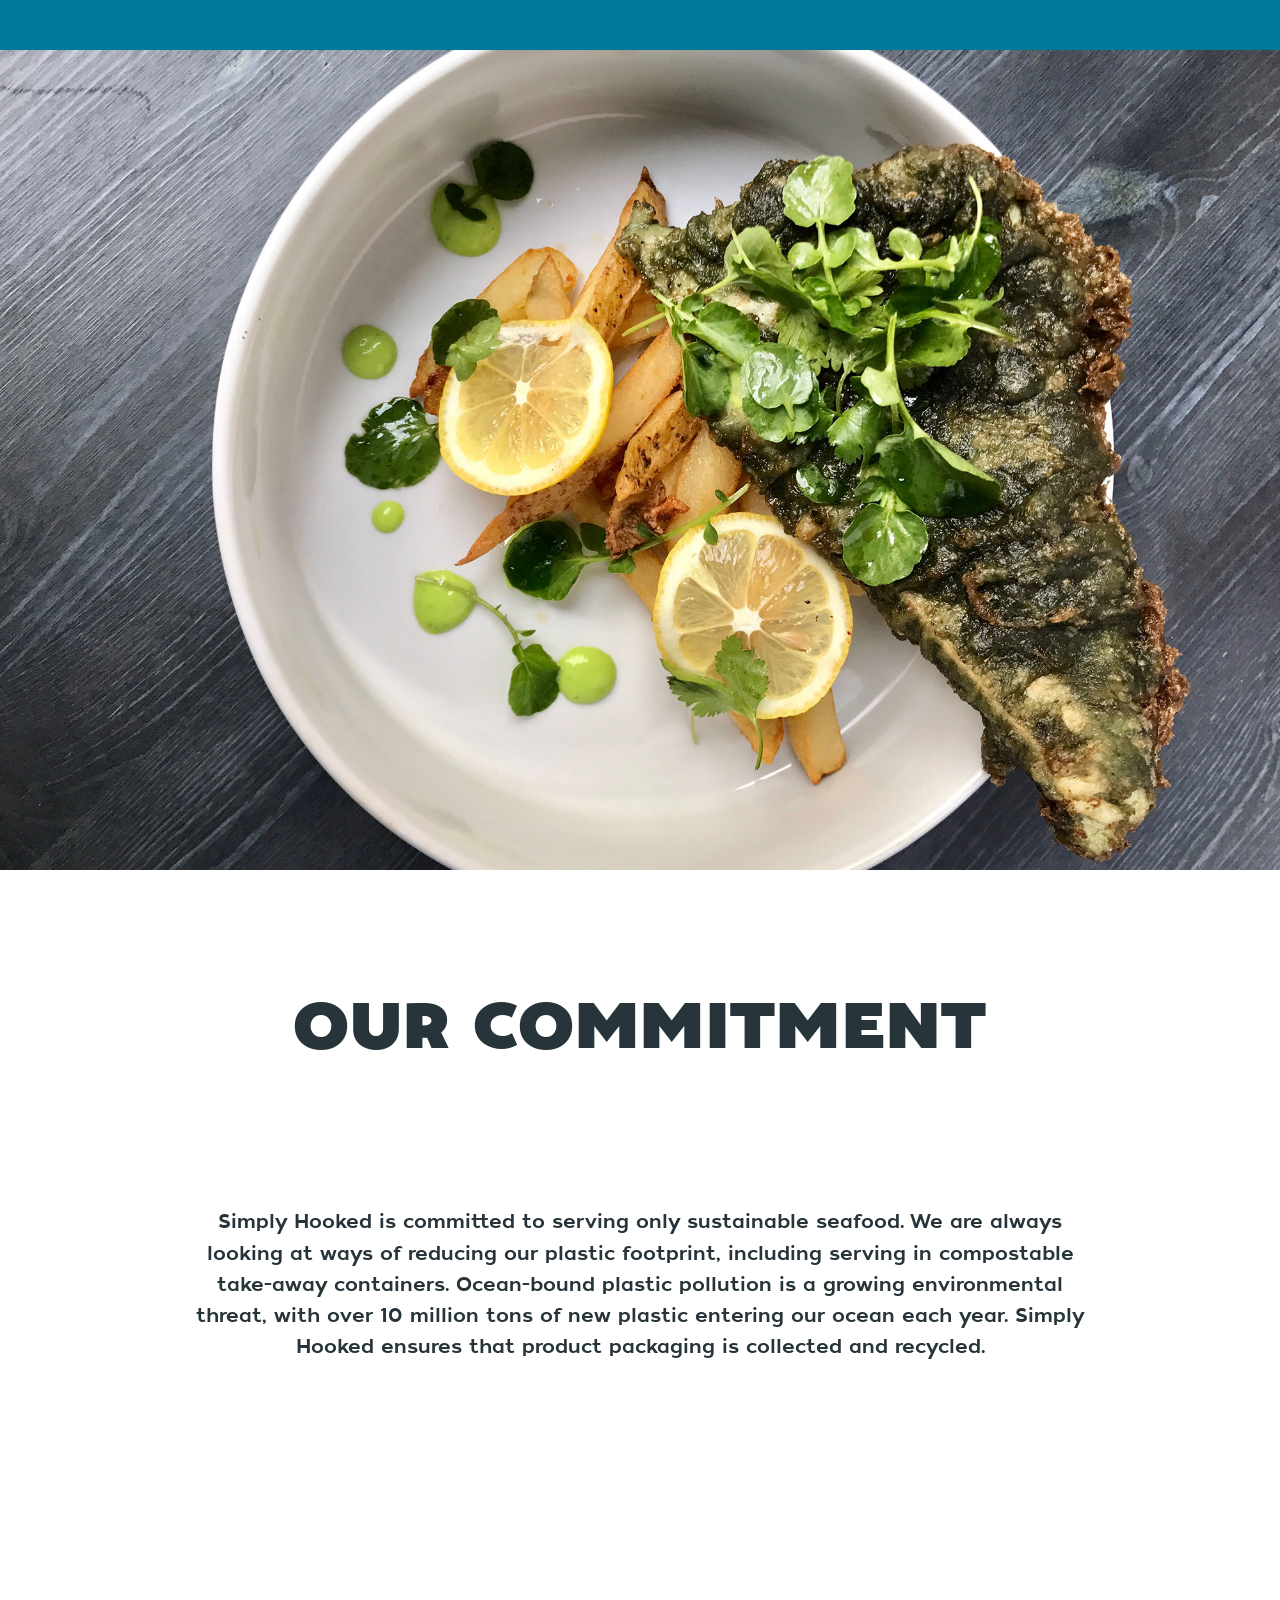
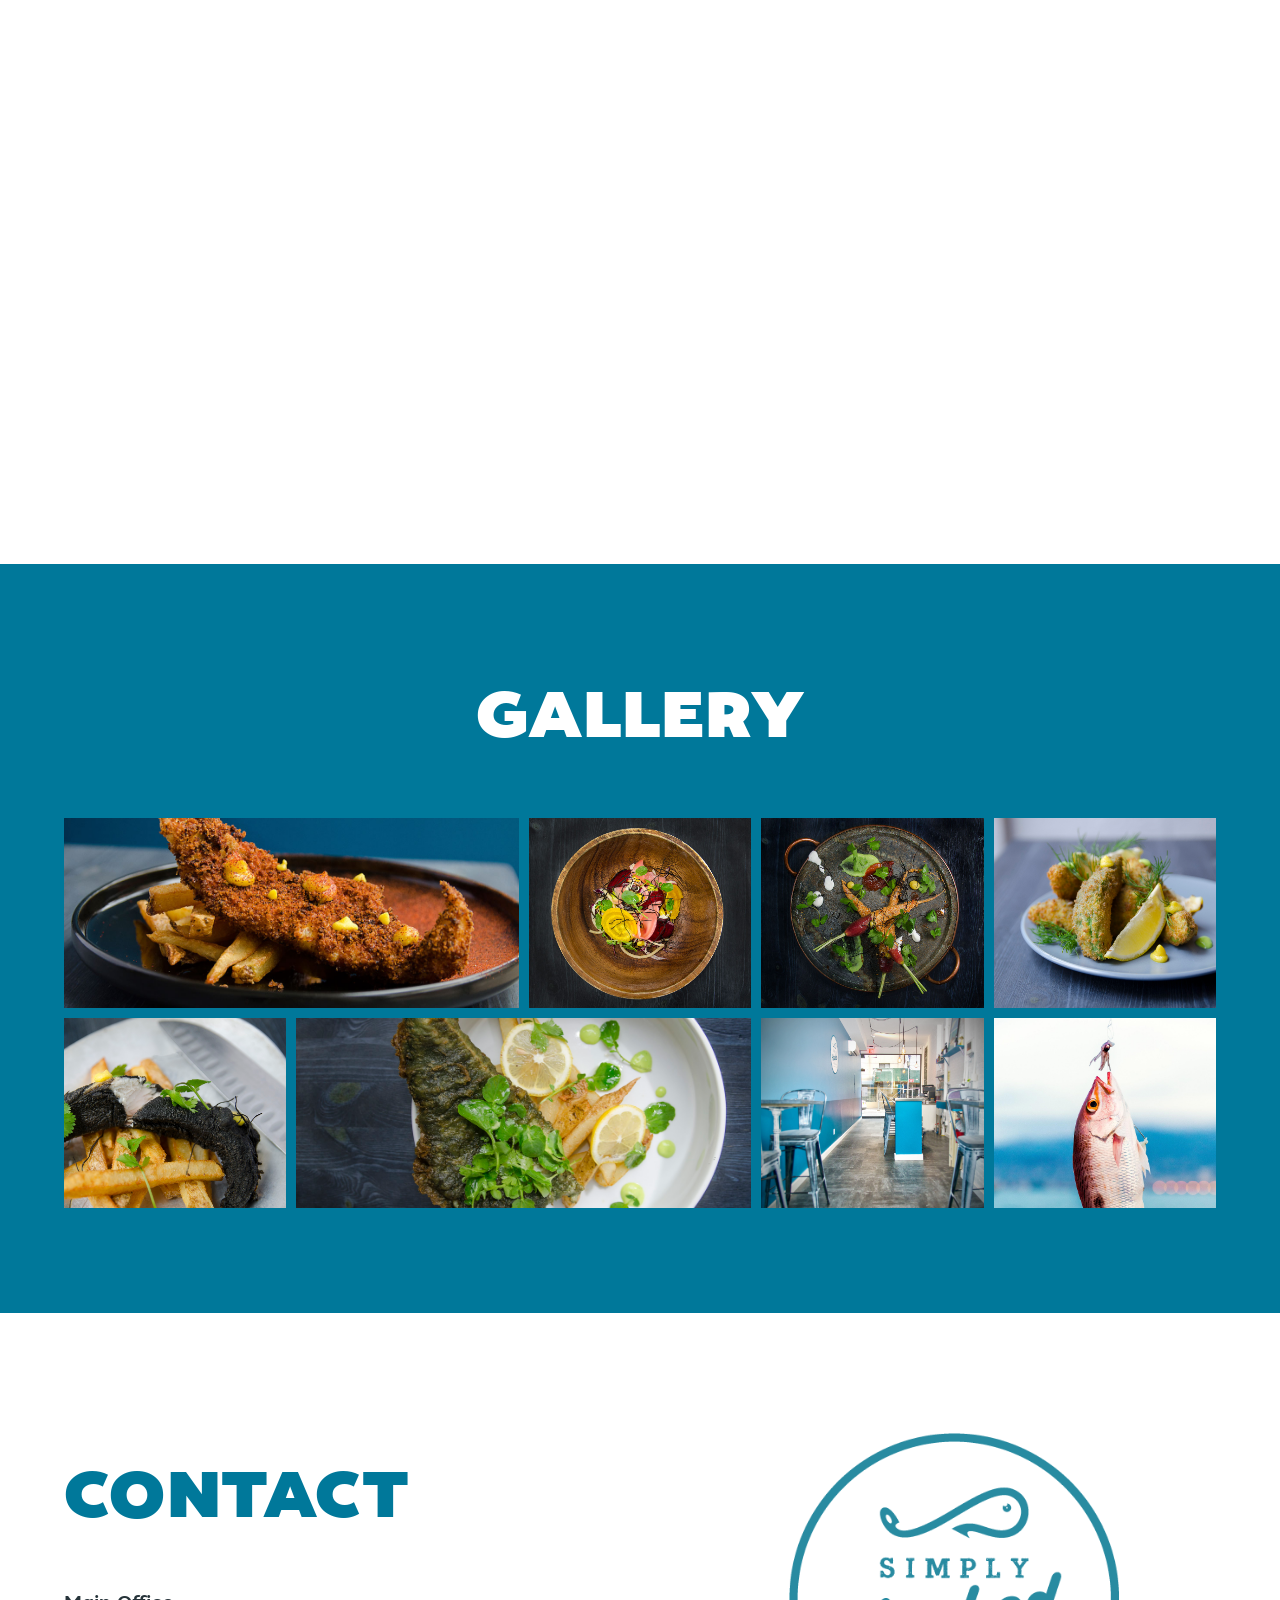
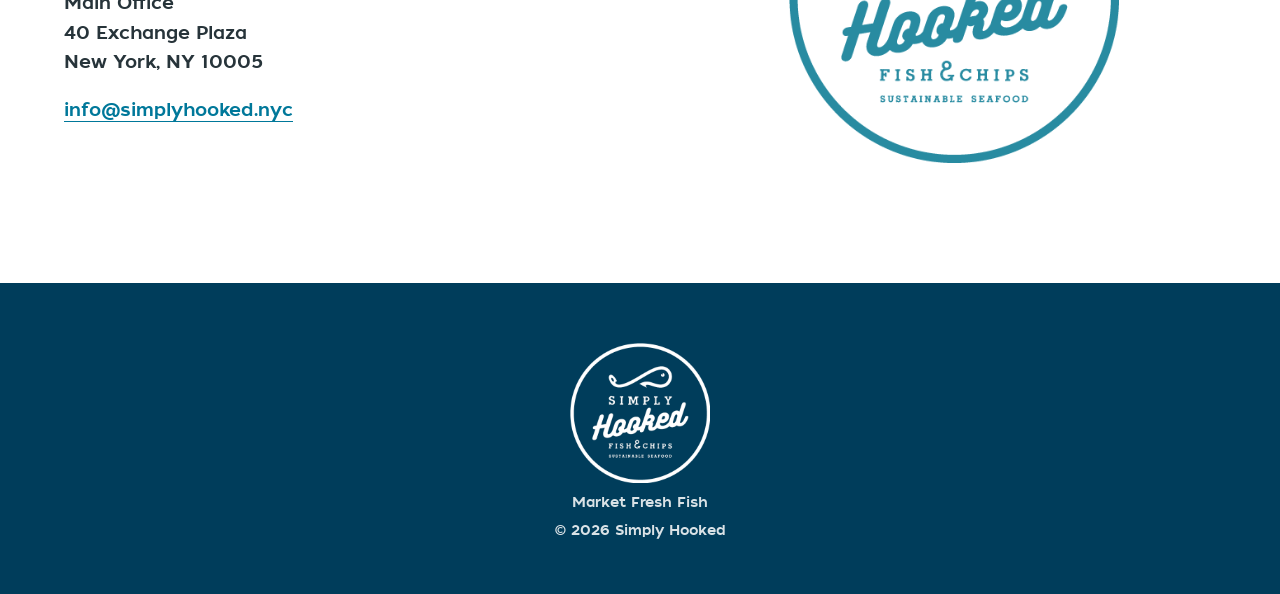
==== commit ccdbf88d: "Match the original Simply Hooked underwater design" ====
--- a/index.html
+++ b/index.html
@@ -1,134 +1,12 @@
 <!doctype html>
-<html lang="en">
-<head>
-  <meta charset="utf-8">
-  <meta name="viewport" content="width=device-width, initial-scale=1">
-  <meta name="description" content="Simply Hooked serves a creative style of fish and chips made with sustainably caught fish.">
-  <title>Simply Hooked | Sustainable Fish &amp; Chips</title>
-  <link rel="icon" type="image/svg+xml" href="/favicon.svg">
-  <link rel="stylesheet" href="/styles.css">
-  <script src="/script.js" defer></script>
-</head>
-<body>
-  <a class="skip-link" href="#main">Skip to content</a>
-  <header class="site-header" data-header>
-    <a class="brand" href="/" aria-label="Simply Hooked home">
-      <img src="/assets/Simply-Hooked-Logo-white-400.png" alt="Simply Hooked Fish &amp; Chips">
-    </a>
-    <button class="menu-toggle" type="button" aria-expanded="false" aria-controls="site-nav" data-menu-toggle>
-      <span></span><span></span><span></span>
-      <span class="sr-only">Open navigation</span>
-    </button>
-    <nav class="site-nav" id="site-nav" aria-label="Main navigation" data-nav>
-      <a href="#about">About</a>
-      <a href="#commitment">Commitment</a>
-      <a href="#gallery">Gallery</a>
-      <a href="/menu/">Menu</a>
-      <a href="/menu/#contact">Contact</a>
-    </nav>
-  </header>
-
-  <main id="main">
-    <section class="hero home-hero">
-      <div class="hero-copy reveal">
-        <p class="eyebrow">New York · Sustainable seafood</p>
-        <h1>Serving a creative style of Fish and Chips</h1>
-        <p class="hero-lede">Freshly prepared, responsibly sourced and inspired by the culinary traditions of Ireland and the Basque Region of France.</p>
-        <div class="hero-actions">
-          <a class="button button-light" href="/menu/">Explore the menu</a>
-          <a class="text-link" href="#about">Our story</a>
-        </div>
-      </div>
-      <div class="hero-image reveal delay-1">
-        <img src="/assets/simply-hooked-main-hero.jpg" alt="Simply Hooked fish and chips, freshly prepared">
-        <span class="image-note">Fresh fish. Bold coatings. Made to order.</span>
-      </div>
-      <div class="wave-edge" aria-hidden="true"></div>
-    </section>
-
-    <section class="intro" id="about">
-      <div class="section-heading reveal">
-        <p class="eyebrow dark">Simply Hooked</p>
-        <h2>A fresh twist, delivered to your venue</h2>
-      </div>
-      <div class="story-grid">
-        <article class="story-card reveal">
-          <span class="number">01</span>
-          <h3>A proven favourite, evolved</h3>
-          <p>Simply Hooked is a New York based location supplier serving a fresh twist on fish and chips, inspired by the culinary traditions of Ireland and the Basque Region of France.</p>
-        </article>
-        <article class="story-card reveal delay-1">
-          <span class="number">02</span>
-          <h3>A simple additional revenue stream</h3>
-          <p>Food and drink venues can add our dishes to an existing menu or offer the Simply Hooked menu directly. Orders go straight to our kitchens and are delivered to the location.</p>
-        </article>
-        <article class="story-card reveal delay-2">
-          <span class="number">03</span>
-          <h3>Made to order</h3>
-          <p>Customers select a locally sourced, sustainably caught fish and choose a coating, from classic tempura to a Sri Lankan spiced or dill and lime panko crust.</p>
-        </article>
-      </div>
-    </section>
-
-    <section class="commitment" id="commitment">
-      <div class="commitment-mark reveal" aria-hidden="true">
-        <span>SH</span>
-      </div>
-      <div class="commitment-copy reveal delay-1">
-        <p class="eyebrow">Our commitment</p>
-        <h2>Good fish should leave a lighter footprint</h2>
-        <p>Simply Hooked is committed to serving only sustainable seafood. We continually look for ways to reduce our plastic footprint, including compostable takeaway containers and the collection and recycling of our packaging.</p>
-        <p>Ocean-bound plastic pollution is a growing environmental threat. Every choice—from the species we serve to the way each dish is packed—is part of our responsibility to the ocean.</p>
-      </div>
-    </section>
-
-    <section class="gallery" id="gallery">
-      <div class="section-heading centered reveal">
-        <p class="eyebrow">Gallery</p>
-        <h2>Simply Hooked, served fresh</h2>
-      </div>
-      <div class="gallery-grid">
-        <figure class="gallery-main reveal">
-          <img src="/assets/fish-and-chips.jpg" alt="Simply Hooked fish and chips">
-          <figcaption>Fish and chips, served fresh</figcaption>
-        </figure>
-        <div class="gallery-tile tile-fish gallery-photo reveal delay-1" style="--tile-image: url('/assets/sea-weed-salad.jpg')">
-          <span>Responsibly sourced</span>
-          <strong>Fresh fish</strong>
-        </div>
-        <div class="gallery-tile tile-coating gallery-photo reveal delay-2" style="--tile-image: url('/assets/shrimp-and-caraot.jpg')">
-          <span>Choose your finish</span>
-          <strong>Bold coatings</strong>
-        </div>
-        <div class="gallery-tile tile-sauce gallery-photo reveal" style="--tile-image: url('/assets/DSC_2474-1hooked.jpg')">
-          <span>Made in house</span>
-          <strong>Signature sauces</strong>
-        </div>
-      </div>
-    </section>
-
-    <section class="menu-cta">
-      <div class="reveal">
-        <p class="eyebrow dark">Create your combination</p>
-        <h2>Fish. Coating. Homemade sauce.</h2>
-      </div>
-      <a class="button button-dark reveal delay-1" href="/menu/">View menu</a>
-    </section>
-  </main>
-
-  <footer class="site-footer">
-    <a class="footer-brand" href="/">
-      <img src="/assets/Simply-Hooked-Logo-white-400.png" alt="Simply Hooked">
-    </a>
-    <div>
-      <p class="footer-title">Simply Hooked</p>
-      <p>Market fresh fish · New York</p>
-    </div>
-    <div class="footer-links">
-      <a href="/menu/">Menu</a>
-      <a href="mailto:info@simplyhooked.nyc">info@simplyhooked.nyc</a>
-    </div>
-    <p class="copyright">© <span data-year></span> Simply Hooked</p>
-  </footer>
-</body>
-</html>
+<html lang="en"><head><meta charset="utf-8"><meta name="viewport" content="width=device-width,initial-scale=1"><meta name="description" content="Simply Hooked serves creative fish and chips made with sustainably caught fish."><title>Simply Hooked | Market Fresh Fish</title><link rel="icon" href="/favicon.svg" type="image/svg+xml"><link rel="stylesheet" href="/styles.css"><script src="/script.js" defer></script></head>
+<body><a class="skip-link" href="#about">Skip to content</a><header class="floating-header"><a class="floating-logo" href="/" aria-label="Simply Hooked home"><img src="/assets/Simply-Hooked-Logo-white-400.png" alt="Simply Hooked"></a><button class="menu-toggle" type="button" aria-expanded="false" aria-controls="site-nav" data-menu-toggle><span></span><span></span><span></span><b class="sr-only">Menu</b></button><nav class="overlay-nav" id="site-nav" data-nav><a href="#about">About</a><a href="/menu/">Location Menu</a><a href="#commitment">Commitment</a><a href="#gallery">Gallery</a><a href="#contact">Contact</a></nav></header>
+<main><section class="opening-hero"><div class="hero-shade"></div><div class="opening-copy reveal"><img src="/assets/Simply-Hooked-Logo-white-400.png" alt=""><p>Market fresh fish</p><a href="#about">Discover Simply Hooked</a></div><a class="scroll-cue" href="#about" aria-label="Scroll to About">⌄</a></section>
+<section class="sea-panel about-panel" id="about"><div class="section-inner narrow reveal"><h1>Serving a creative style of Fish and Chips</h1><div class="wave wave-one"></div><h3><strong>Simply Hooked</strong> is a New York based location supplier serving a fresh twist on fish and chips, inspired by the culinary traditions of Ireland and the Basque Region of France.</h3></div><div class="section-inner split-copy reveal"><p>We offer food and drink venues in New York a refreshingly new additional revenue opportunity, providing locations with the ability to offer their customers freshly prepared coated fish and chips. Our product can be added to existing menus or the location can offer our menu directly. Venues place orders straight to our kitchens and the product is delivered to their location.</p><p>All dishes are made using sensibly sourced produce and sustainably caught fish, freshly prepared to order. Customers create their own food experience by selecting a locally sourced fish and choosing a preferred coating, from classic tempura to a Sri Lankan spiced crust.</p></div></section>
+<section class="wide-photo"><img src="/assets/DSC_2318-1hooked.jpg" alt="Simply Hooked dishes"></section>
+<section class="sea-panel menu-promo"><div class="section-inner reveal"><h2>Our Location Menu</h2><div class="wave wave-two"></div><p>Fresh fish, creative coatings and homemade sauces.</p><a class="outline-button" href="/menu/">View the menu</a></div></section><section class="wide-photo"><a href="/menu/"><img src="/assets/menumain.jpg" alt="Simply Hooked location menu"></a></section>
+<section class="commitment-panel" id="commitment"><div class="section-inner narrow reveal"><h2>Our Commitment</h2><div class="wave wave-three"></div><p>Simply Hooked is committed to serving only sustainable seafood. We are always looking at ways of reducing our plastic footprint, including serving in compostable take-away containers. Ocean-bound plastic pollution is a growing environmental threat, with over 10 million tons of new plastic entering our ocean each year. Simply Hooked ensures that product packaging is collected and recycled.</p></div></section>
+<section class="ocean-break" aria-label="Ocean"></section>
+<section class="sea-panel gallery-panel" id="gallery"><div class="section-inner"><h2 class="reveal">Gallery</h2><div class="gallery-grid reveal"><img src="/assets/fish-and-chips.jpg" alt="Fish and chips"><img src="/assets/sea-weed-salad.jpg" alt="Seaweed salad"><img src="/assets/shrimp-and-caraot.jpg" alt="Shrimp dish"><img src="/assets/DSC_2474-1hooked.jpg" alt="Freshly prepared dish"><img src="/assets/DSC_2211-1hooked.jpg" alt="Simply Hooked food"><img src="/assets/DSC_2293-1hooked.jpg" alt="Simply Hooked serving"><img src="/assets/menu3.jpg" alt="Menu selection"><img src="/assets/simply-hooked-main-hero.jpg" alt="Coated fish and chips"></div></div></section>
+<section class="contact-panel" id="contact"><div class="section-inner contact-grid reveal"><div><h2>Contact</h2><p>Main Office<br>40 Exchange Plaza<br>New York, NY 10005</p><a href="mailto:info@simplyhooked.nyc">info@simplyhooked.nyc</a></div><img src="/assets/Simply-Hooked-Logo-blue-400.png" alt="Simply Hooked"></div></section></main>
+<footer><img src="/assets/Simply-Hooked-Logo-white-400.png" alt="Simply Hooked"><p>Market Fresh Fish</p><p>© <span data-year></span> Simply Hooked</p></footer></body></html>
--- a/styles.css
+++ b/styles.css
@@ -1,233 +1 @@
-:root {
-  --teal: #1589a0;
-  --teal-deep: #00789a;
-  --teal-dark: #00647f;
-  --navy: #061b34;
-  --ink: #0b2740;
-  --mist: #eaf4f5;
-  --sand: #f5f1e9;
-  --white: #fff;
-  --line: rgba(6, 27, 52, .16);
-  --font-display: "Avenir Next Condensed", "Arial Narrow", "Helvetica Neue", Arial, sans-serif;
-  --font-body: "Avenir Next", "Helvetica Neue", Arial, sans-serif;
-}
-
-* { box-sizing: border-box; }
-html { scroll-behavior: smooth; }
-body {
-  margin: 0;
-  color: var(--ink);
-  background: var(--white);
-  font-family: var(--font-body);
-  font-size: 16px;
-  line-height: 1.65;
-  -webkit-font-smoothing: antialiased;
-}
-img { display: block; max-width: 100%; }
-a { color: inherit; text-decoration: none; }
-button { font: inherit; }
-.sr-only { position: absolute; width: 1px; height: 1px; padding: 0; margin: -1px; overflow: hidden; clip: rect(0, 0, 0, 0); white-space: nowrap; border: 0; }
-.skip-link { position: fixed; left: 1rem; top: -5rem; z-index: 100; padding: .8rem 1rem; background: var(--white); color: var(--navy); border-radius: .25rem; }
-.skip-link:focus { top: 1rem; }
-
-.site-header {
-  position: fixed;
-  inset: 0 0 auto 0;
-  z-index: 50;
-  height: 88px;
-  padding: 0 clamp(1.2rem, 4vw, 4.5rem);
-  display: flex;
-  align-items: center;
-  justify-content: space-between;
-  background: rgba(21, 137, 160, .96);
-  border-bottom: 1px solid rgba(255,255,255,.18);
-  transition: height .25s ease, box-shadow .25s ease;
-}
-.site-header.is-scrolled { height: 72px; box-shadow: 0 12px 30px rgba(3,23,41,.16); }
-.brand { width: 88px; height: 88px; overflow: hidden; transition: width .25s ease, height .25s ease; }
-.brand img { width: 100%; height: 100%; object-fit: contain; padding: 6px; }
-.site-header.is-scrolled .brand { width: 72px; height: 72px; }
-.site-nav { display: flex; align-items: center; gap: clamp(1rem, 2.6vw, 2.5rem); }
-.site-nav a { color: var(--white); text-transform: uppercase; font-size: .78rem; font-weight: 700; letter-spacing: .16em; padding: .65rem 0; border-bottom: 2px solid transparent; }
-.site-nav a:hover, .site-nav a:focus-visible, .site-nav a[aria-current="page"] { border-color: var(--white); }
-.menu-toggle { display: none; border: 0; background: none; padding: .65rem; cursor: pointer; }
-.menu-toggle > span:not(.sr-only) { display: block; width: 26px; height: 2px; margin: 5px 0; background: var(--white); }
-
-.hero { min-height: 790px; padding: 180px clamp(1.2rem, 7vw, 8rem) 120px; position: relative; overflow: hidden; color: var(--white); }
-.home-hero {
-  display: grid;
-  grid-template-columns: minmax(0, 1fr) minmax(360px, .8fr);
-  gap: clamp(3rem, 7vw, 8rem);
-  align-items: center;
-  background:
-    radial-gradient(circle at 12% 20%, rgba(255,255,255,.12), transparent 28%),
-    linear-gradient(135deg, var(--teal) 0%, var(--teal-deep) 52%, var(--teal-dark) 100%);
-}
-.home-hero::before { content: ""; position: absolute; width: 520px; height: 520px; border: 1px solid rgba(255,255,255,.12); border-radius: 50%; left: -220px; top: 120px; box-shadow: 0 0 0 70px rgba(255,255,255,.025), 0 0 0 140px rgba(255,255,255,.018); }
-.hero-copy, .hero-image { position: relative; z-index: 2; }
-.eyebrow { margin: 0 0 1rem; text-transform: uppercase; font-size: .75rem; font-weight: 800; letter-spacing: .22em; color: rgba(255,255,255,.8); }
-.eyebrow.dark { color: var(--teal-deep); }
-h1, h2, h3, p { margin-top: 0; }
-h1, h2, h3 { font-family: var(--font-display); line-height: 1.05; letter-spacing: -.025em; }
-h1 { max-width: 760px; margin-bottom: 1.5rem; font-size: clamp(3.6rem, 7.4vw, 7.8rem); font-weight: 800; text-transform: uppercase; }
-h2 { font-size: clamp(2.4rem, 4.7vw, 5.1rem); font-weight: 800; text-transform: uppercase; }
-h3 { font-size: clamp(1.35rem, 2vw, 2rem); }
-.hero-lede { max-width: 650px; margin-bottom: 2rem; font-size: clamp(1.05rem, 1.4vw, 1.3rem); color: rgba(255,255,255,.88); }
-.hero-actions { display: flex; align-items: center; gap: 1.6rem; flex-wrap: wrap; }
-.button { display: inline-flex; justify-content: center; align-items: center; min-height: 52px; padding: .75rem 1.5rem; border: 2px solid currentColor; font-size: .78rem; font-weight: 800; letter-spacing: .14em; text-transform: uppercase; transition: transform .2s ease, background .2s ease, color .2s ease; }
-.button:hover, .button:focus-visible { transform: translateY(-2px); }
-.button-light { background: var(--white); color: var(--teal-deep); border-color: var(--white); }
-.button-light:hover { background: transparent; color: var(--white); }
-.button-dark { background: var(--navy); color: var(--white); border-color: var(--navy); }
-.button-dark:hover { background: transparent; color: var(--navy); }
-.text-link { font-size: .8rem; font-weight: 800; letter-spacing: .14em; text-transform: uppercase; border-bottom: 1px solid rgba(255,255,255,.7); }
-.hero-image { align-self: stretch; min-height: 470px; margin: 30px 0; overflow: hidden; box-shadow: 0 30px 70px rgba(0,31,54,.28); }
-.hero-image img { width: 100%; height: 100%; object-fit: cover; transform: scale(1.04); }
-.image-note { position: absolute; left: 0; bottom: 0; padding: 1rem 1.4rem; background: var(--navy); font-size: .76rem; letter-spacing: .1em; text-transform: uppercase; }
-.wave-edge { position: absolute; z-index: 3; inset: auto 0 0; height: 48px; background: radial-gradient(38px 32px at 50% 0, transparent 50%, var(--white) 52%) repeat-x; background-size: 76px 48px; }
-
-.intro { padding: clamp(6rem, 10vw, 10rem) clamp(1.2rem, 7vw, 8rem); }
-.section-heading { max-width: 780px; margin-bottom: 4rem; }
-.section-heading h2 { margin-bottom: 0; color: var(--navy); }
-.section-heading.centered { margin-inline: auto; text-align: center; }
-.story-grid { display: grid; grid-template-columns: repeat(3, minmax(0, 1fr)); border-top: 1px solid var(--line); }
-.story-card { padding: 2.25rem clamp(1.2rem, 3vw, 3rem) 1rem 0; }
-.story-card + .story-card { padding-left: clamp(1.2rem, 3vw, 3rem); border-left: 1px solid var(--line); }
-.number, .menu-index { display: inline-block; margin-bottom: 2.5rem; color: var(--teal-deep); font-size: .75rem; font-weight: 800; letter-spacing: .18em; }
-.story-card h3 { min-height: 2.1em; color: var(--navy); text-transform: uppercase; }
-.story-card p { color: #496172; }
-
-.commitment { min-height: 650px; display: grid; grid-template-columns: .75fr 1.25fr; background: var(--navy); color: var(--white); }
-.commitment-mark { display: grid; place-items: center; min-height: 500px; position: relative; overflow: hidden; background: var(--teal); }
-.commitment-mark::before, .commitment-mark::after { content: ""; position: absolute; border: 1px solid rgba(255,255,255,.28); border-radius: 50%; }
-.commitment-mark::before { width: 390px; height: 390px; }
-.commitment-mark::after { width: 270px; height: 270px; }
-.commitment-mark span { z-index: 1; font-family: var(--font-display); font-size: clamp(6rem, 13vw, 13rem); font-weight: 900; letter-spacing: -.12em; color: transparent; -webkit-text-stroke: 2px rgba(255,255,255,.75); }
-.commitment-copy { align-self: center; max-width: 800px; padding: clamp(4rem, 8vw, 8rem); }
-.commitment-copy h2 { margin-bottom: 2rem; }
-.commitment-copy p:not(.eyebrow) { max-width: 680px; color: rgba(255,255,255,.72); }
-
-.gallery { padding: clamp(6rem, 10vw, 10rem) clamp(1.2rem, 7vw, 8rem); background: var(--teal-deep); color: var(--white); }
-.gallery .section-heading h2 { color: var(--white); }
-.gallery-grid { display: grid; grid-template-columns: 1.35fr .75fr .75fr; grid-template-rows: 260px 260px; gap: 1rem; }
-.gallery-main { grid-row: 1 / span 2; margin: 0; position: relative; overflow: hidden; }
-.gallery-main img { width: 100%; height: 100%; object-fit: cover; }
-.gallery-main figcaption { position: absolute; inset: auto 0 0; padding: 1.1rem 1.3rem; background: linear-gradient(transparent, rgba(3,25,45,.8)); text-transform: uppercase; font-size: .8rem; font-weight: 800; letter-spacing: .13em; }
-.gallery-tile { display: flex; flex-direction: column; justify-content: flex-end; min-height: 220px; padding: 1.5rem; border: 1px solid rgba(255,255,255,.28); overflow: hidden; position: relative; }
-.gallery-tile::before { content: ""; position: absolute; inset: 0; opacity: .55; }
-.gallery-photo::before { background: linear-gradient(0deg, rgba(6,27,52,.78), rgba(6,27,52,.05)), var(--tile-image) center / cover no-repeat; opacity: 1; }
-.gallery-tile span, .gallery-tile strong { position: relative; z-index: 1; }
-.gallery-tile span { font-size: .72rem; text-transform: uppercase; letter-spacing: .16em; color: rgba(255,255,255,.72); }
-.gallery-tile strong { font-family: var(--font-display); font-size: clamp(1.5rem, 2.2vw, 2.6rem); text-transform: uppercase; }
-.tile-fish::before { background: repeating-radial-gradient(circle at 90% 10%, transparent 0 18px, rgba(255,255,255,.18) 19px 20px); }
-.tile-coating { background: var(--navy); }
-.tile-coating::before { background: linear-gradient(135deg, transparent 20%, rgba(255,255,255,.14) 20% 22%, transparent 22% 42%, rgba(255,255,255,.14) 42% 44%, transparent 44%); }
-.tile-sauce { grid-column: 2 / span 2; background: #d7ab58; color: var(--navy); }
-.tile-sauce span { color: rgba(6,27,52,.68); }
-.tile-sauce::before { background: radial-gradient(circle at 85% 50%, transparent 0 55px, rgba(6,27,52,.2) 56px 58px, transparent 59px 84px, rgba(6,27,52,.15) 85px 87px, transparent 88px); }
-
-.menu-cta { padding: 5rem clamp(1.2rem, 7vw, 8rem); display: flex; align-items: center; justify-content: space-between; gap: 2rem; background: var(--sand); }
-.menu-cta h2 { margin-bottom: 0; font-size: clamp(2rem, 4vw, 4rem); color: var(--navy); }
-
-.site-footer { padding: 3rem clamp(1.2rem, 7vw, 8rem); display: grid; grid-template-columns: auto 1fr auto auto; gap: 2rem; align-items: center; background: var(--teal); color: var(--white); }
-.footer-brand { width: 96px; height: 96px; overflow: hidden; }
-.footer-brand img { width: 100%; height: 100%; object-fit: contain; }
-.footer-title { margin-bottom: 0; font-weight: 800; text-transform: uppercase; letter-spacing: .12em; }
-.site-footer p { margin-bottom: 0; }
-.footer-links { display: flex; flex-direction: column; align-items: flex-start; font-size: .9rem; }
-.footer-links a { border-bottom: 1px solid rgba(255,255,255,.4); }
-.copyright { font-size: .75rem; opacity: .72; }
-
-/* Menu */
-.menu-hero { min-height: 700px; padding: 165px clamp(1.2rem, 7vw, 8rem) 90px; display: grid; grid-template-columns: 1fr .72fr; gap: clamp(2.5rem, 7vw, 7rem); align-items: center; color: var(--white); background: var(--teal-deep); }
-.menu-hero-copy h1 { font-size: clamp(3.3rem, 6.5vw, 7rem); }
-.menu-hero-copy > p:last-child { max-width: 590px; font-size: 1.2rem; color: rgba(255,255,255,.78); }
-.menu-hero-photo { aspect-ratio: 4 / 5; overflow: hidden; box-shadow: 30px 30px 0 rgba(255,255,255,.12); }
-.menu-hero-photo img { width: 100%; height: 100%; object-fit: cover; }
-.fish-options { padding: 5rem clamp(1.2rem, 7vw, 8rem); text-align: center; background: var(--navy); color: var(--white); }
-.fish-options h2 { margin-bottom: 2.3rem; }
-.fish-list { display: flex; justify-content: center; flex-wrap: wrap; gap: .8rem; }
-.fish-list span { padding: .65rem 1rem; border: 1px solid rgba(255,255,255,.35); text-transform: uppercase; font-size: .75rem; font-weight: 700; letter-spacing: .08em; }
-.combo-section { padding: 0 clamp(1.2rem, 7vw, 8rem) clamp(6rem, 9vw, 9rem); background: var(--mist); }
-.price-card { transform: translateY(-1px); padding: 3.5rem 2rem; text-align: center; border: 2px solid var(--navy); background: var(--white); }
-.price-card > p { margin-bottom: 0; font-size: 1.3rem; font-weight: 800; text-transform: uppercase; letter-spacing: .08em; }
-.price-card strong { display: block; margin: .5rem 0; color: var(--teal-deep); font-family: var(--font-display); font-size: clamp(5rem, 10vw, 9rem); line-height: 1; }
-.price-card h2 { margin-bottom: .5rem; font-size: clamp(2rem, 3vw, 3.5rem); color: var(--navy); }
-.price-card > span { color: #526a79; }
-.combo-columns { display: grid; grid-template-columns: repeat(3, minmax(0,1fr)); background: var(--white); border: 1px solid var(--line); border-top: 0; }
-.menu-column { padding: 3rem clamp(1.5rem, 3vw, 3.2rem); }
-.menu-column + .menu-column { border-left: 1px solid var(--line); }
-.menu-column h3 { color: var(--teal-deep); text-transform: uppercase; }
-.menu-column dl, .menu-column dd { margin: 0; }
-.menu-column dt { margin-top: 1.1rem; font-weight: 800; color: var(--navy); }
-.menu-column dd { color: #5a7180; }
-.plain-list { margin: 0; padding: 0; list-style: none; color: #5a7180; }
-.plain-list li { padding: .65rem 0; border-bottom: 1px solid var(--line); }
-.full-menu { padding: clamp(6rem, 9vw, 9rem) clamp(1.2rem, 7vw, 8rem); }
-.menu-groups { display: grid; grid-template-columns: 1fr 1fr; gap: clamp(2rem, 6vw, 6rem); }
-.menu-group { border-top: 3px solid var(--navy); }
-.menu-group h3 { padding: 1.5rem 0 1rem; text-transform: uppercase; color: var(--teal-deep); }
-.menu-row { display: grid; grid-template-columns: 1fr auto; gap: 1.5rem; padding: 1rem 0; border-top: 1px solid var(--line); }
-.menu-row b { color: var(--teal-deep); }
-.contact { min-height: 560px; display: grid; grid-template-columns: 1.15fr .85fr; background: var(--sand); }
-.contact-copy { padding: clamp(4.5rem, 8vw, 8rem); }
-.contact-copy h2 { max-width: 650px; color: var(--navy); }
-.contact-copy address { margin-bottom: 1rem; font-style: normal; font-size: 1.15rem; }
-.contact-email { display: block; width: max-content; margin-bottom: 2rem; color: var(--teal-deep); border-bottom: 1px solid currentColor; }
-.contact-mark { display: grid; place-items: center; background: var(--teal); }
-.contact-mark img { width: min(390px, 76%); }
-
-.reveal { opacity: 0; transform: translateY(22px); transition: opacity .7s ease, transform .7s ease; }
-.reveal.is-visible { opacity: 1; transform: none; }
-.delay-1 { transition-delay: .1s; }
-.delay-2 { transition-delay: .2s; }
-@media (prefers-reduced-motion: reduce) { html { scroll-behavior: auto; } .reveal { opacity: 1; transform: none; transition: none; } }
-
-@media (max-width: 980px) {
-  .home-hero, .menu-hero { grid-template-columns: 1fr; }
-  .home-hero { padding-top: 150px; }
-  .hero-image { min-height: 380px; margin-top: 0; }
-  .story-grid, .combo-columns { grid-template-columns: 1fr; }
-  .story-card + .story-card, .menu-column + .menu-column { padding-left: 0; border-left: 0; border-top: 1px solid var(--line); }
-  .story-card { padding: 2rem 0; }
-  .story-card h3 { min-height: 0; }
-  .commitment { grid-template-columns: 1fr; }
-  .commitment-mark { min-height: 380px; }
-  .gallery-grid { grid-template-columns: 1fr 1fr; grid-template-rows: 380px 230px 230px; }
-  .gallery-main { grid-column: 1 / span 2; grid-row: auto; }
-  .tile-sauce { grid-column: 1 / span 2; }
-  .menu-hero-photo { aspect-ratio: 16 / 9; }
-  .site-footer { grid-template-columns: auto 1fr auto; }
-  .copyright { grid-column: 2 / span 2; }
-}
-
-@media (max-width: 720px) {
-  .site-header { height: 72px; padding-inline: 1rem; }
-  .brand, .site-header.is-scrolled .brand { width: 72px; height: 72px; }
-  .menu-toggle { display: block; z-index: 2; }
-  .site-nav { position: fixed; inset: 72px 0 auto; display: none; padding: 1.25rem; flex-direction: column; align-items: stretch; gap: 0; background: var(--navy); box-shadow: 0 20px 40px rgba(3,23,41,.28); }
-  .site-nav.is-open { display: flex; }
-  .site-nav a { padding: 1rem .25rem; border-bottom: 1px solid rgba(255,255,255,.14); }
-  .hero { min-height: auto; padding: 125px 1.25rem 90px; }
-  .home-hero { gap: 2rem; }
-  h1 { font-size: clamp(3rem, 16vw, 5rem); }
-  h2 { font-size: clamp(2rem, 10vw, 3.3rem); }
-  .hero-image { min-height: 280px; }
-  .intro, .gallery, .full-menu { padding: 5rem 1.25rem; }
-  .section-heading { margin-bottom: 2.5rem; }
-  .commitment-copy, .contact-copy { padding: 4.5rem 1.25rem; }
-  .gallery-grid { display: block; }
-  .gallery-main { height: 360px; margin-bottom: 1rem; }
-  .gallery-tile { margin-bottom: 1rem; }
-  .menu-cta { padding: 3.5rem 1.25rem; align-items: flex-start; flex-direction: column; }
-  .site-footer { padding: 2.5rem 1.25rem; grid-template-columns: auto 1fr; }
-  .footer-links, .copyright { grid-column: 1 / span 2; }
-  .menu-hero { min-height: auto; padding: 125px 1.25rem 5rem; }
-  .menu-hero-copy h1 { font-size: clamp(3rem, 14vw, 5.4rem); }
-  .fish-options, .combo-section { padding-inline: 1.25rem; }
-  .fish-options { padding-block: 4.5rem; }
-  .price-card { padding-inline: 1rem; }
-  .menu-column { padding: 2.25rem 1.4rem; }
-  .menu-groups, .contact { grid-template-columns: 1fr; }
-  .contact-mark { min-height: 360px; }
-}
+@font-face{font-family:Tide;src:url('/assets/TideSans-500Dudette.ttf')}@font-face{font-family:Tide;src:url('/assets/TideSans-800Kahuna.ttf');font-weight:800}:root{--sea:#00789a;--deep:#003d5b;--ink:#27343a;--white:#fff}*{box-sizing:border-box}html{scroll-behavior:smooth}body{margin:0;font-family:Tide,Arial,sans-serif;color:var(--ink);font-size:18px;line-height:1.65}img{display:block;max-width:100%}a{color:inherit;text-decoration:none}.sr-only{position:absolute;width:1px;height:1px;overflow:hidden;clip:rect(0,0,0,0)}.skip-link{position:fixed;left:1rem;top:-4rem;z-index:99;background:#fff;padding:.7rem 1rem}.skip-link:focus{top:1rem}.floating-header{position:absolute;z-index:20;inset:0 0 auto;height:130px;padding:25px 3.5vw;display:flex;align-items:flex-start;justify-content:space-between}.floating-logo{width:112px;height:112px}.floating-logo img{width:100%;height:100%;object-fit:contain}.menu-toggle{width:48px;height:48px;margin-top:12px;border:0;background:rgba(0,20,40,.7);padding:12px;cursor:pointer;position:relative;z-index:22}.menu-toggle span{display:block;height:2px;background:#fff;margin:5px 0}.overlay-nav{position:fixed;z-index:21;inset:0;background:rgba(0,58,82,.97);display:flex;flex-direction:column;align-items:center;justify-content:center;gap:1rem;opacity:0;visibility:hidden;transition:.25s}.overlay-nav.is-open{opacity:1;visibility:visible}.overlay-nav a{font-size:clamp(1.7rem,4vw,3.5rem);color:#fff;text-transform:uppercase;letter-spacing:.08em}.menu-toggle[aria-expanded=true] span:first-child{transform:translateY(7px) rotate(45deg)}.menu-toggle[aria-expanded=true] span:nth-child(2){opacity:0}.menu-toggle[aria-expanded=true] span:nth-child(3){transform:translateY(-7px) rotate(-45deg)}.opening-hero{height:100vh;min-height:660px;position:relative;background:url('/assets/2017_BigBlue-1440-3.jpg') center/cover no-repeat fixed;color:#fff}.hero-shade{position:absolute;inset:0;background:linear-gradient(90deg,rgba(0,48,72,.54),rgba(0,89,120,.08))}.opening-copy{position:absolute;z-index:2;left:9vw;top:50%;width:min(520px,75vw);text-align:center}.opening-copy img{width:min(320px,70vw);margin:auto}.opening-copy p{text-transform:uppercase;letter-spacing:.28em;margin:1.3rem 0 2.1rem}.opening-copy a,.outline-button{display:inline-block;border:2px solid #fff;padding:.75rem 1.7rem;text-transform:uppercase;letter-spacing:.13em;font-size:.8rem}.scroll-cue{position:absolute;z-index:2;bottom:25px;left:50%;font-size:3rem;color:#fff;line-height:1}.sea-panel{background:var(--sea);color:#fff;text-align:center;padding:125px 5vw 105px}.section-inner{width:min(1180px,100%);margin:auto}.narrow{width:min(900px,100%)}h1,h2,h3,p{margin-top:0}h1,h2{font-weight:800;text-transform:uppercase;letter-spacing:.02em;line-height:1.08}h1{font-size:clamp(2.5rem,5vw,5.4rem)}h2{font-size:clamp(2.5rem,5vw,4.8rem)}h3{font-size:1.35rem;font-weight:400}.wave{height:42px;width:260px;margin:28px auto 45px;background-position:center;background-repeat:repeat-x;background-size:auto 38px}.wave-one{background-image:url('/assets/waves_1.png')}.wave-two{background-image:url('/assets/waves_2.png')}.wave-three{background-image:url('/assets/waves_3.png')}.split-copy{display:grid;grid-template-columns:1fr 1fr;gap:6vw;margin-top:65px;text-align:left}.split-copy p{margin:0}.wide-photo img{width:100%;max-height:820px;object-fit:cover}.menu-promo p{font-size:1.3rem}.commitment-panel{padding:130px 5vw;background:#fff;text-align:center}.commitment-panel p{font-size:1.18rem}.ocean-break{height:650px;background:url('/assets/underwater_01.jpg') center/cover no-repeat fixed}.gallery-panel h2{margin-bottom:60px}.gallery-grid{display:grid;grid-template-columns:repeat(5,1fr);gap:10px}.gallery-grid img{width:100%;height:190px;object-fit:cover}.gallery-grid img:nth-child(1),.gallery-grid img:nth-child(6){grid-column:span 2}.contact-panel{padding:120px 5vw;background:#fff}.contact-grid{display:grid;grid-template-columns:1fr 1fr;align-items:center;gap:8vw}.contact-grid h2{color:var(--sea)}.contact-grid a{color:var(--sea);border-bottom:1px solid}.contact-grid img{width:min(330px,80%);margin:auto}footer{padding:60px 5vw 45px;background:#003d5b;color:#fff;text-align:center}footer img{width:140px;margin:0 auto 10px}footer p{margin:.25rem 0;font-size:.9rem;opacity:.85}.reveal{opacity:0;transform:translateY(22px);transition:.7s}.reveal.is-visible{opacity:1;transform:none}.opening-copy.reveal{transform:translateY(-46%)}.opening-copy.reveal.is-visible{transform:translateY(-50%)}@media(max-width:800px){body{font-size:16px}.floating-header{height:100px;padding:14px}.floating-logo{width:82px;height:82px}.menu-toggle{margin-top:10px}.opening-hero{min-height:600px;background-attachment:scroll}.opening-copy{left:50%;width:84vw}.opening-copy.reveal{transform:translate(-50%,-46%)}.opening-copy.reveal.is-visible{transform:translate(-50%,-50%)}.sea-panel,.commitment-panel,.contact-panel{padding:80px 22px}.split-copy,.contact-grid{grid-template-columns:1fr;gap:35px}.split-copy{margin-top:40px}.ocean-break{height:430px;background-attachment:scroll}.gallery-grid{grid-template-columns:repeat(2,1fr)}.gallery-grid img,.gallery-grid img:nth-child(1),.gallery-grid img:nth-child(6){grid-column:span 1;height:150px}.gallery-grid img:last-child{grid-column:span 2}.contact-grid{text-align:center}.contact-grid img{grid-row:1}.wide-photo img{min-height:320px}}@media(prefers-reduced-motion:reduce){html{scroll-behavior:auto}.reveal{opacity:1;transform:none;transition:none}}
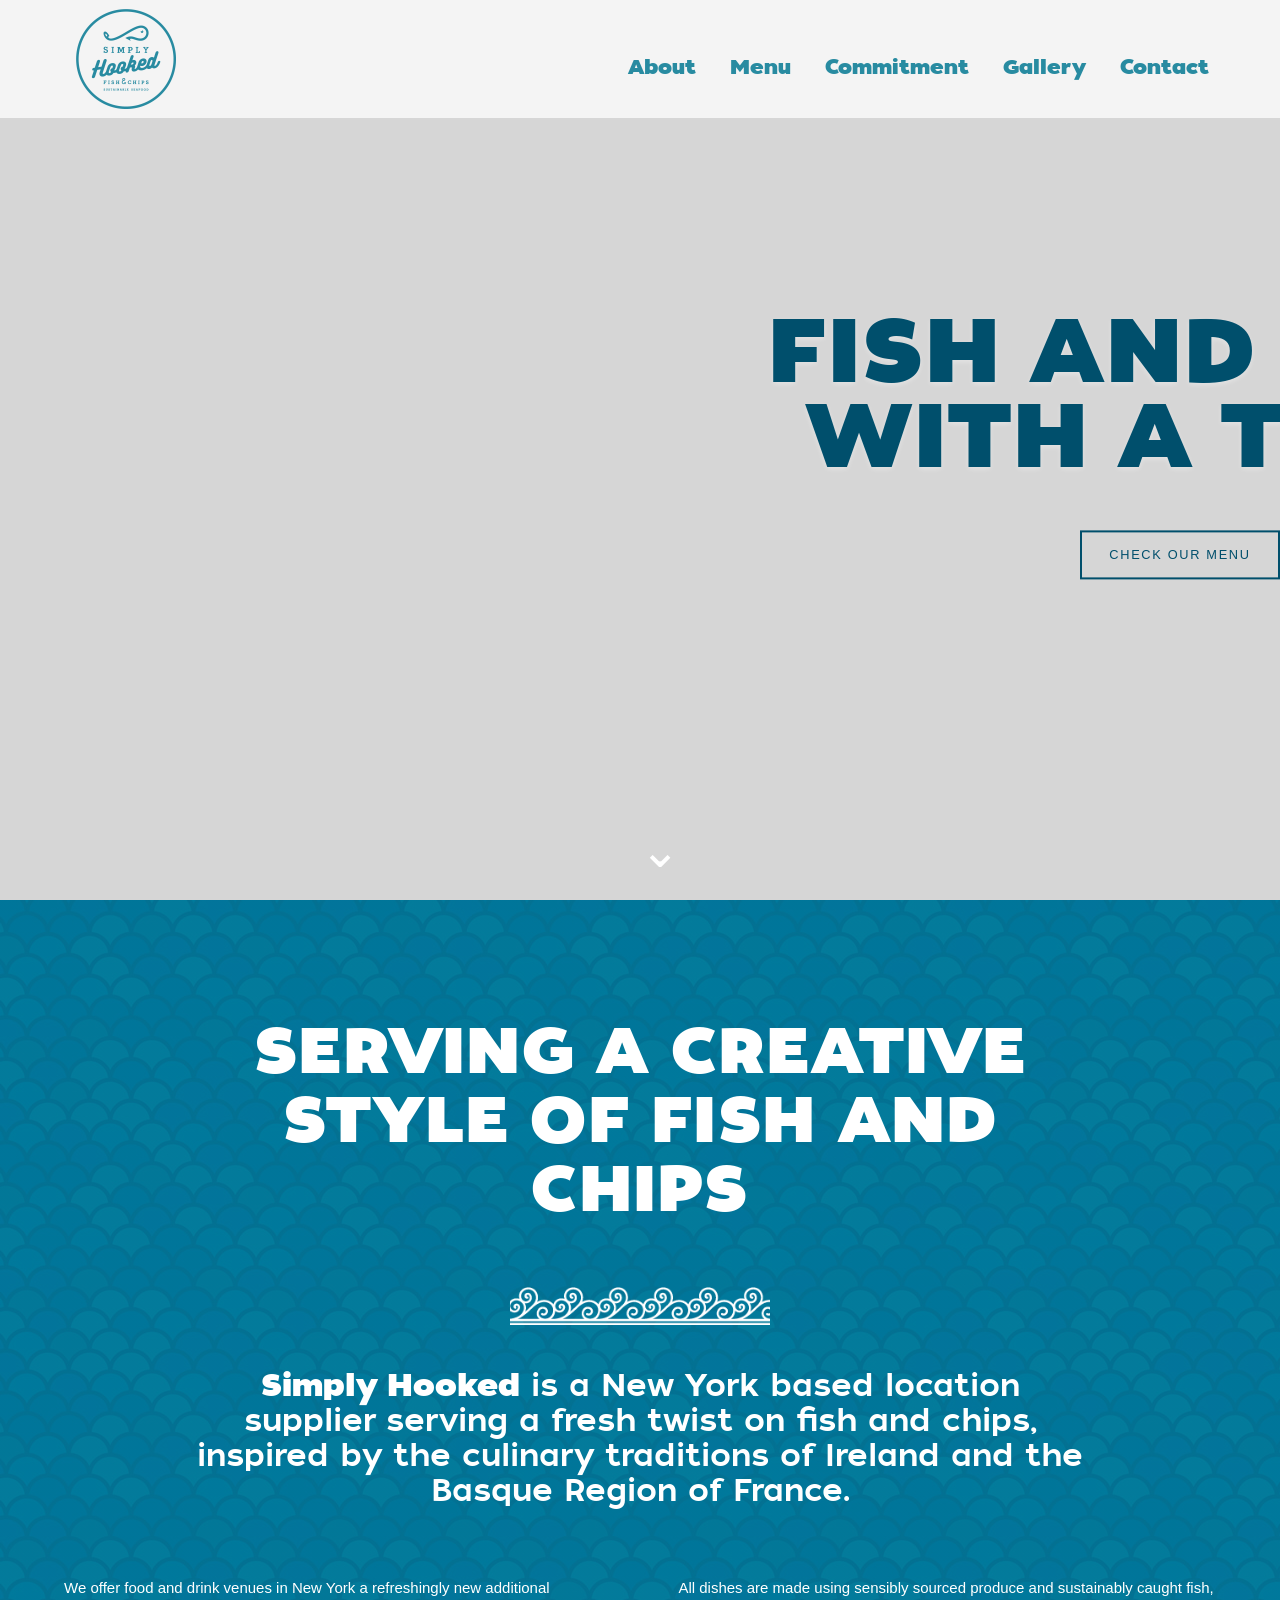
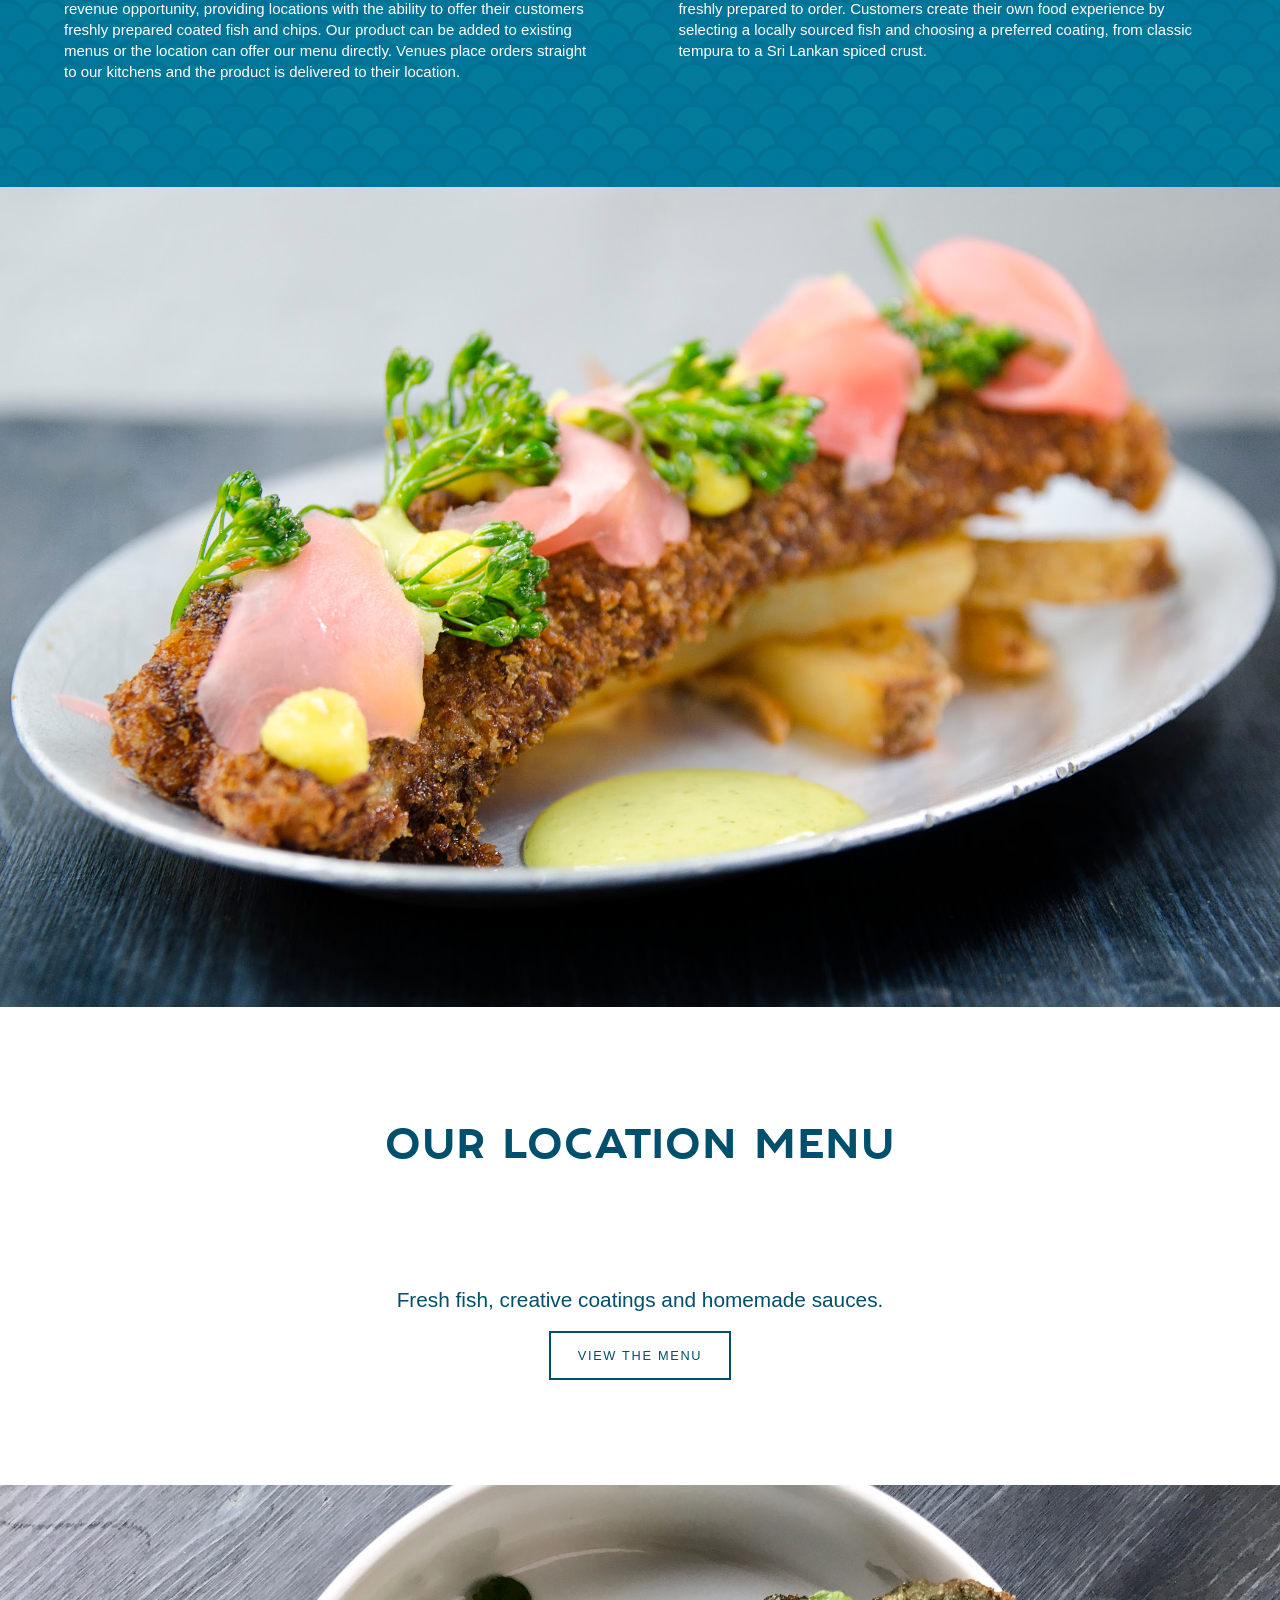
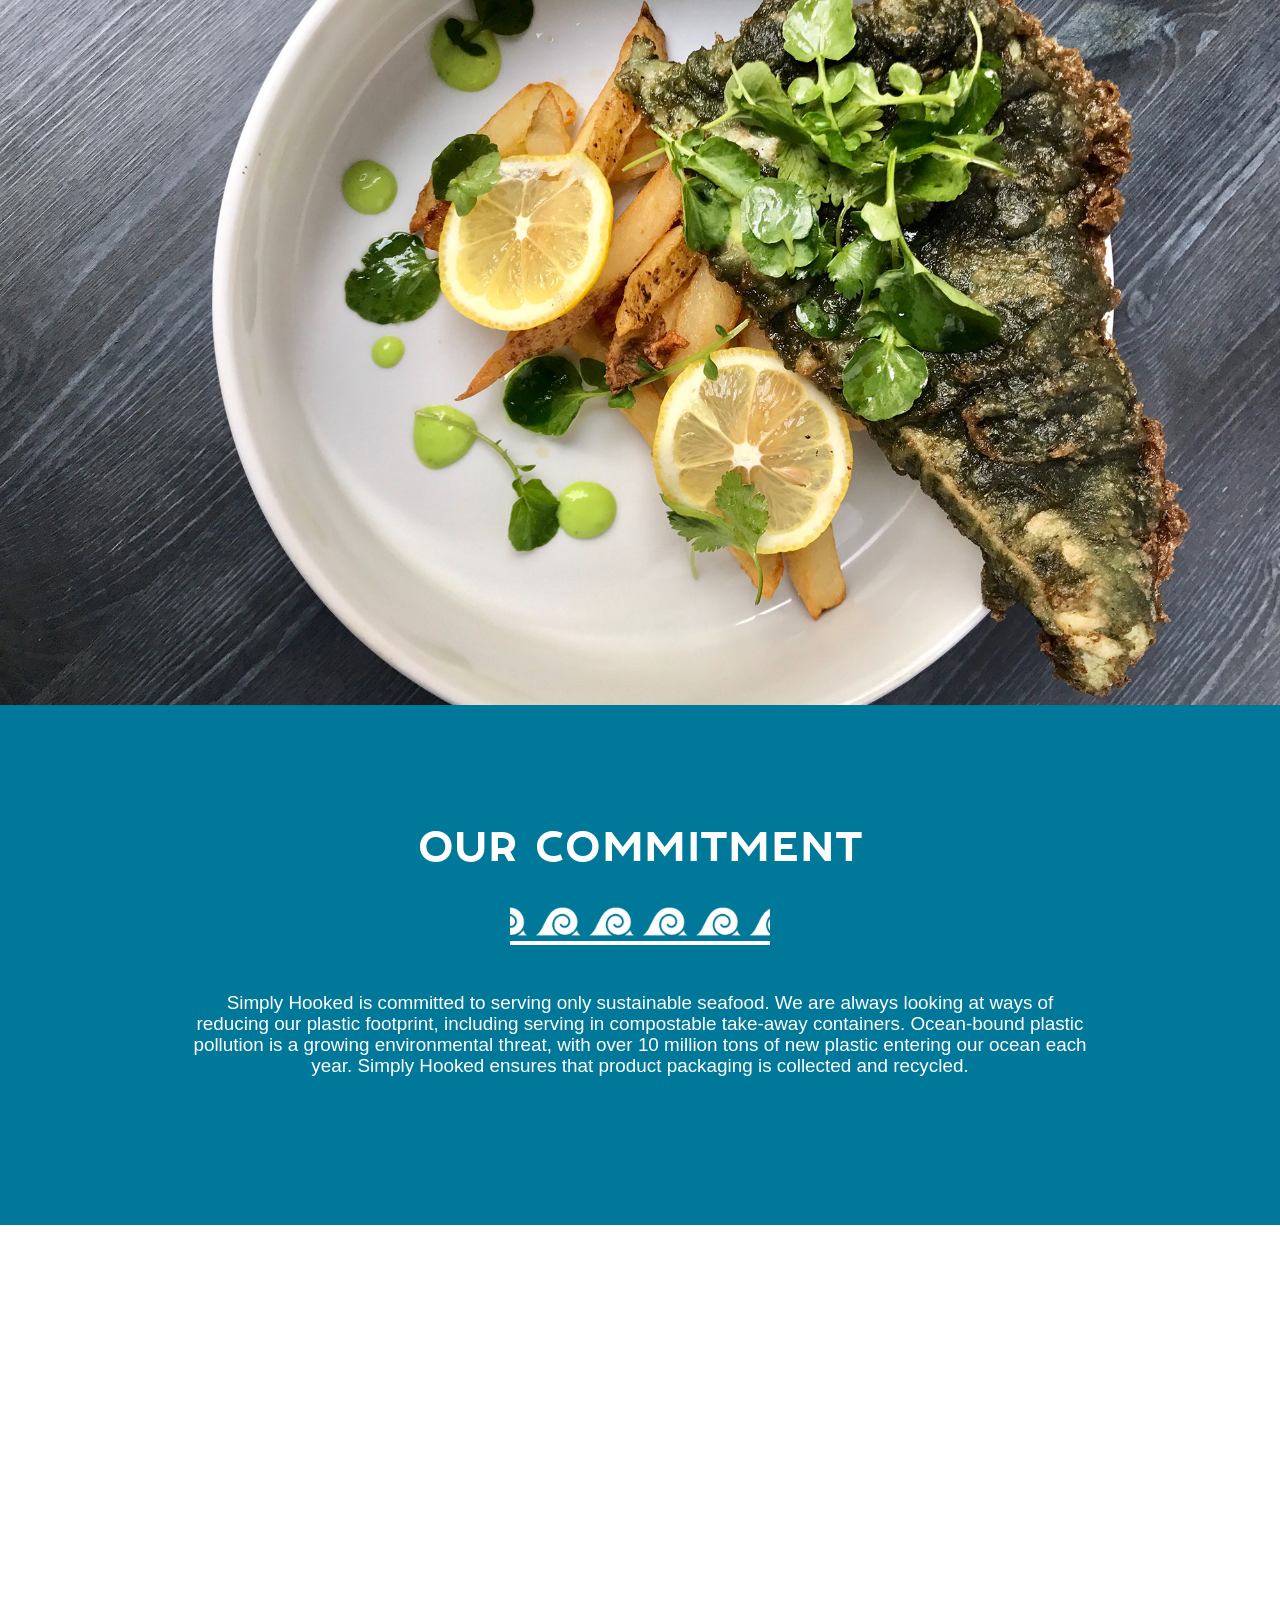
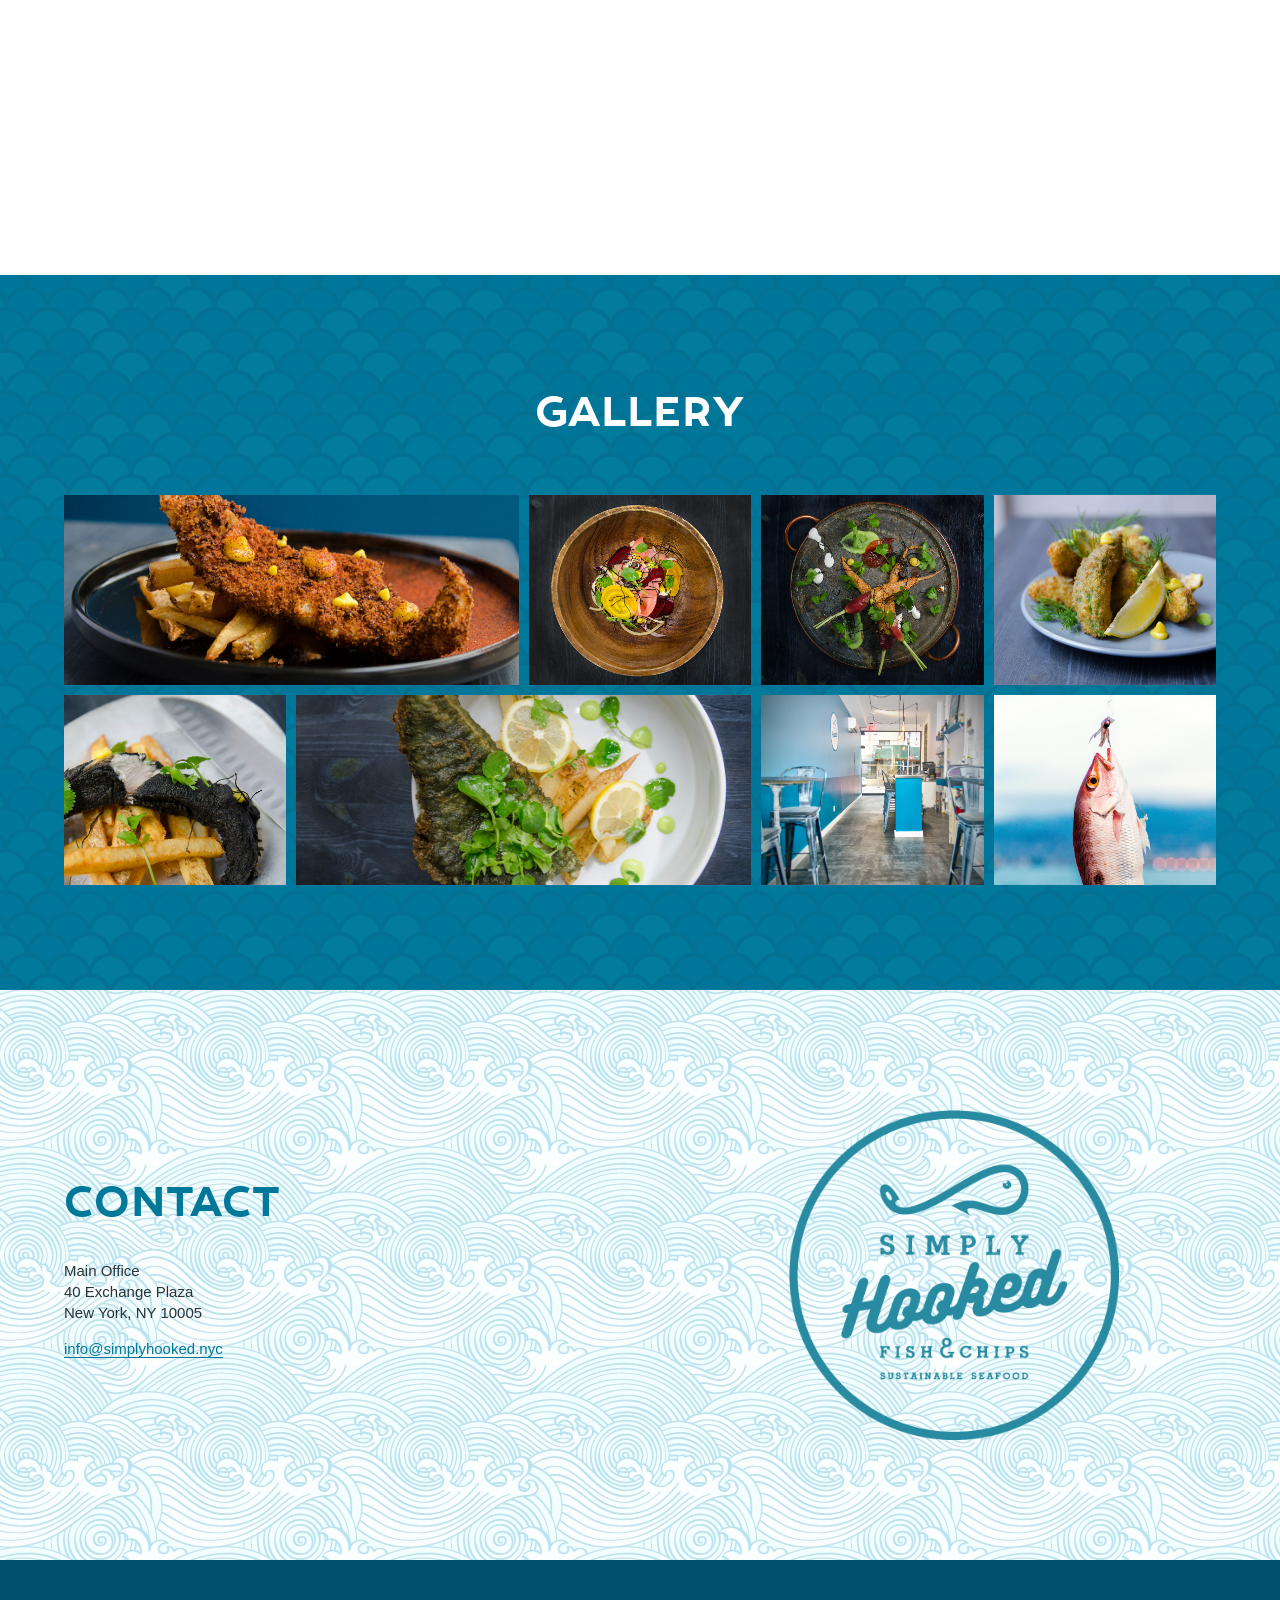
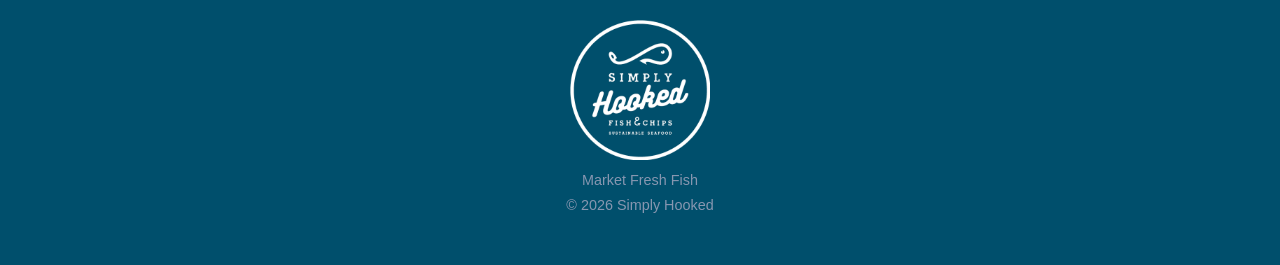
==== commit 2e1bb59d: "Recreate the original WordPress theme from backup" ====
--- a/index.html
+++ b/index.html
@@ -1,7 +1,7 @@
 <!doctype html>
 <html lang="en"><head><meta charset="utf-8"><meta name="viewport" content="width=device-width,initial-scale=1"><meta name="description" content="Simply Hooked serves creative fish and chips made with sustainably caught fish."><title>Simply Hooked | Market Fresh Fish</title><link rel="icon" href="/favicon.svg" type="image/svg+xml"><link rel="stylesheet" href="/styles.css"><script src="/script.js" defer></script></head>
-<body><a class="skip-link" href="#about">Skip to content</a><header class="floating-header"><a class="floating-logo" href="/" aria-label="Simply Hooked home"><img src="/assets/Simply-Hooked-Logo-white-400.png" alt="Simply Hooked"></a><button class="menu-toggle" type="button" aria-expanded="false" aria-controls="site-nav" data-menu-toggle><span></span><span></span><span></span><b class="sr-only">Menu</b></button><nav class="overlay-nav" id="site-nav" data-nav><a href="#about">About</a><a href="/menu/">Location Menu</a><a href="#commitment">Commitment</a><a href="#gallery">Gallery</a><a href="#contact">Contact</a></nav></header>
-<main><section class="opening-hero"><div class="hero-shade"></div><div class="opening-copy reveal"><img src="/assets/Simply-Hooked-Logo-white-400.png" alt=""><p>Market fresh fish</p><a href="#about">Discover Simply Hooked</a></div><a class="scroll-cue" href="#about" aria-label="Scroll to About">⌄</a></section>
+<body><a class="skip-link" href="#about">Skip to content</a><header class="floating-header"><a class="floating-logo" href="/" aria-label="Simply Hooked home"><img src="/assets/Simply-Hooked-Logo-blue-400.png" alt="Simply Hooked"></a><nav class="desktop-nav"><a href="#about">About</a><a href="/menu/">Menu</a><a href="#commitment">Commitment</a><a href="#gallery">Gallery</a><a href="#contact">Contact</a></nav><button class="menu-toggle" type="button" aria-expanded="false" aria-controls="site-nav" data-menu-toggle><span></span><span></span><span></span><b class="sr-only">Menu</b></button><nav class="overlay-nav" id="site-nav" data-nav><a href="#about">About</a><a href="/menu/">Location Menu</a><a href="#commitment">Commitment</a><a href="#gallery">Gallery</a><a href="#contact">Contact</a></nav></header>
+<main><section class="opening-hero original-slider"><div class="slider-frame slide-one"></div><div class="slider-frame slide-two"></div><div class="slider-frame slide-three"></div><div class="slider-frame slide-four"></div><div class="hero-shade"></div><div class="opening-copy reveal"><h1>FISH AND CHIPS<br>WITH A TWIST</h1><a href="/menu/">Check our menu</a></div><a class="scroll-cue" href="#about" aria-label="Scroll to About">⌄</a></section>
 <section class="sea-panel about-panel" id="about"><div class="section-inner narrow reveal"><h1>Serving a creative style of Fish and Chips</h1><div class="wave wave-one"></div><h3><strong>Simply Hooked</strong> is a New York based location supplier serving a fresh twist on fish and chips, inspired by the culinary traditions of Ireland and the Basque Region of France.</h3></div><div class="section-inner split-copy reveal"><p>We offer food and drink venues in New York a refreshingly new additional revenue opportunity, providing locations with the ability to offer their customers freshly prepared coated fish and chips. Our product can be added to existing menus or the location can offer our menu directly. Venues place orders straight to our kitchens and the product is delivered to their location.</p><p>All dishes are made using sensibly sourced produce and sustainably caught fish, freshly prepared to order. Customers create their own food experience by selecting a locally sourced fish and choosing a preferred coating, from classic tempura to a Sri Lankan spiced crust.</p></div></section>
 <section class="wide-photo"><img src="/assets/DSC_2318-1hooked.jpg" alt="Simply Hooked dishes"></section>
 <section class="sea-panel menu-promo"><div class="section-inner reveal"><h2>Our Location Menu</h2><div class="wave wave-two"></div><p>Fresh fish, creative coatings and homemade sauces.</p><a class="outline-button" href="/menu/">View the menu</a></div></section><section class="wide-photo"><a href="/menu/"><img src="/assets/menumain.jpg" alt="Simply Hooked location menu"></a></section>
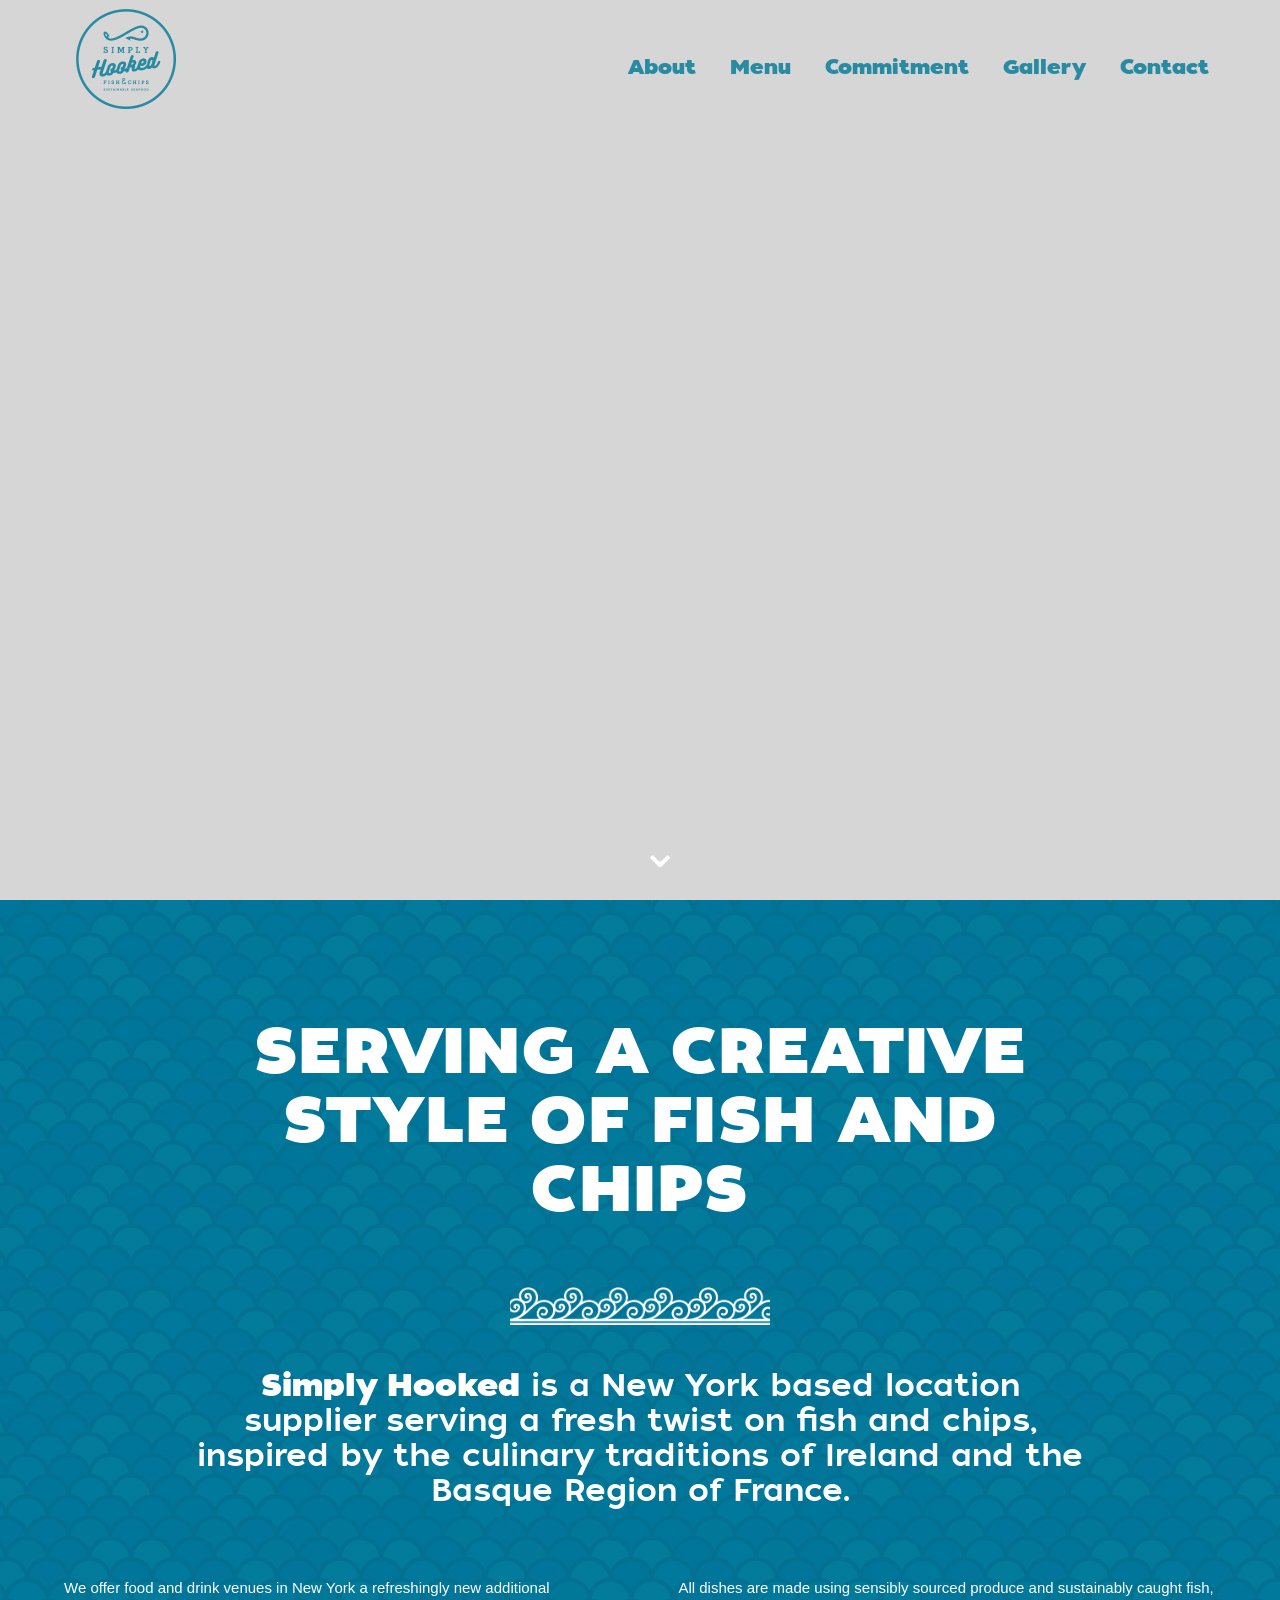
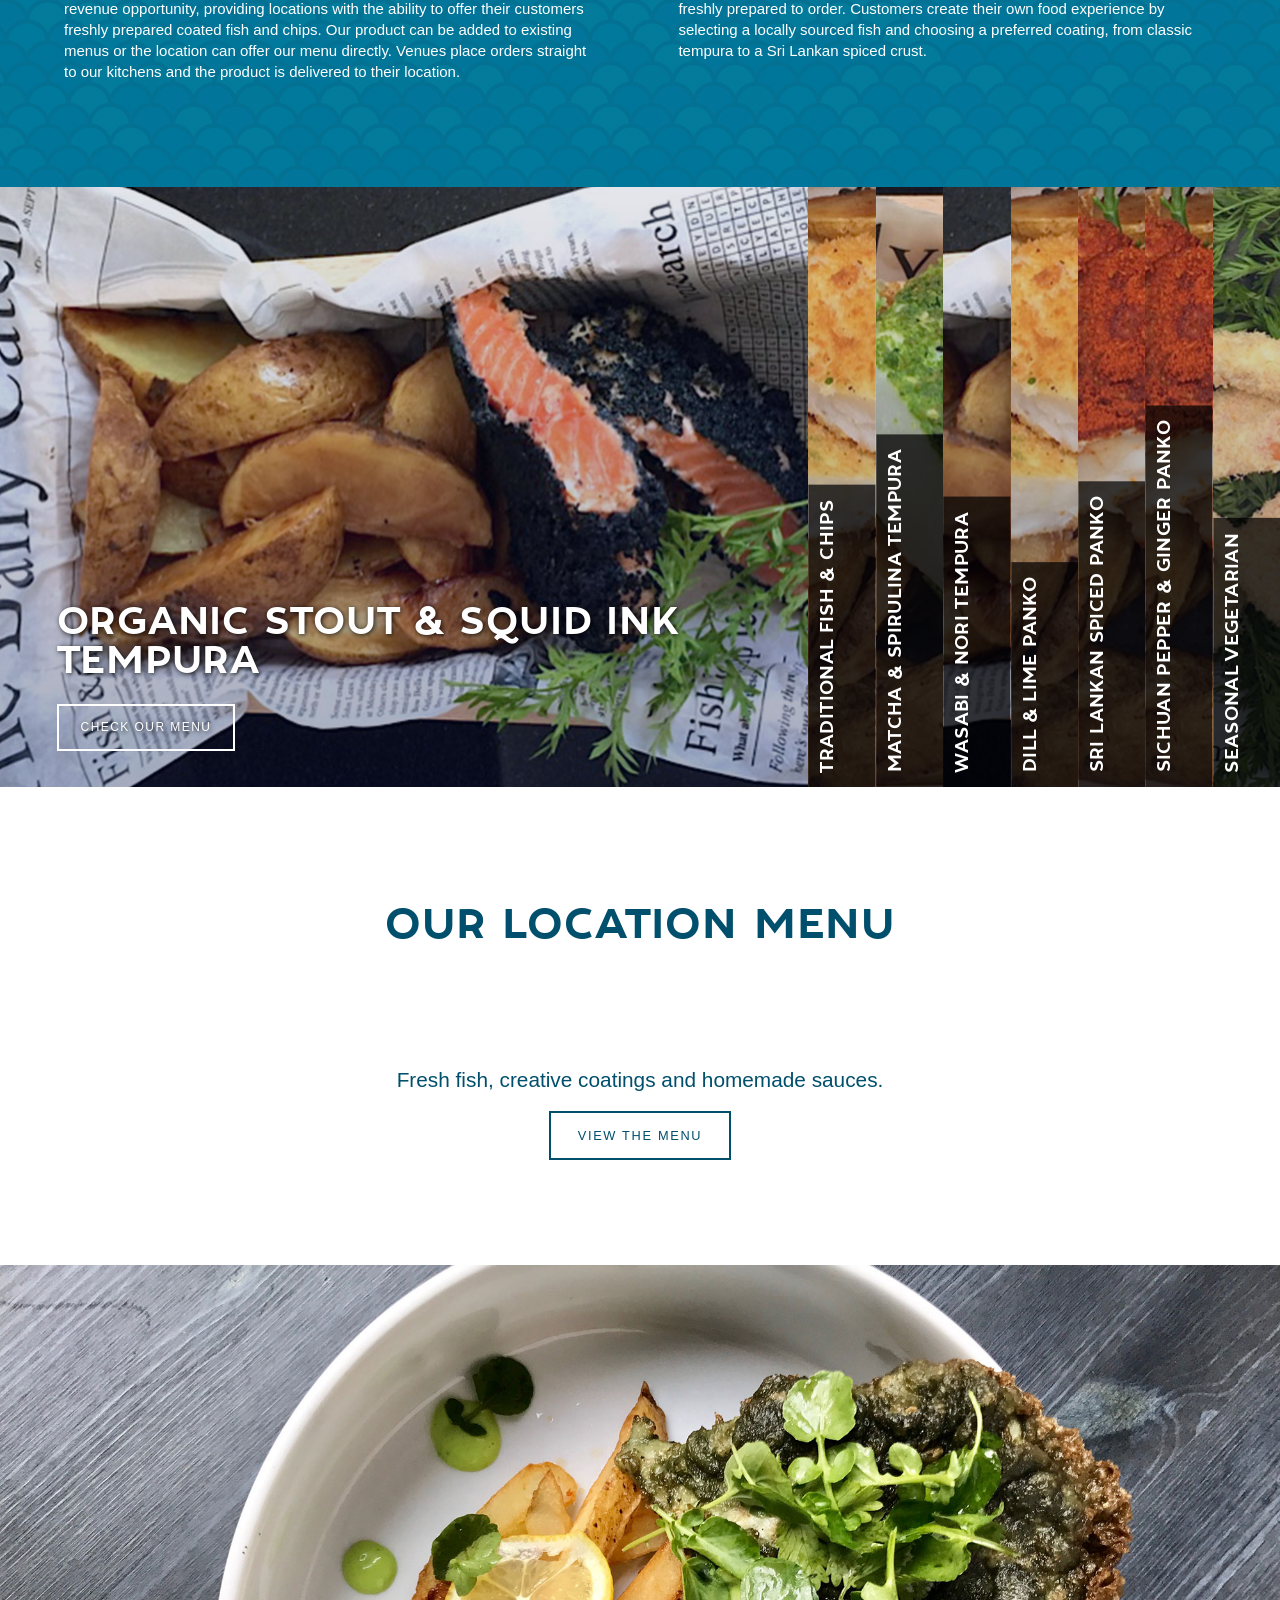
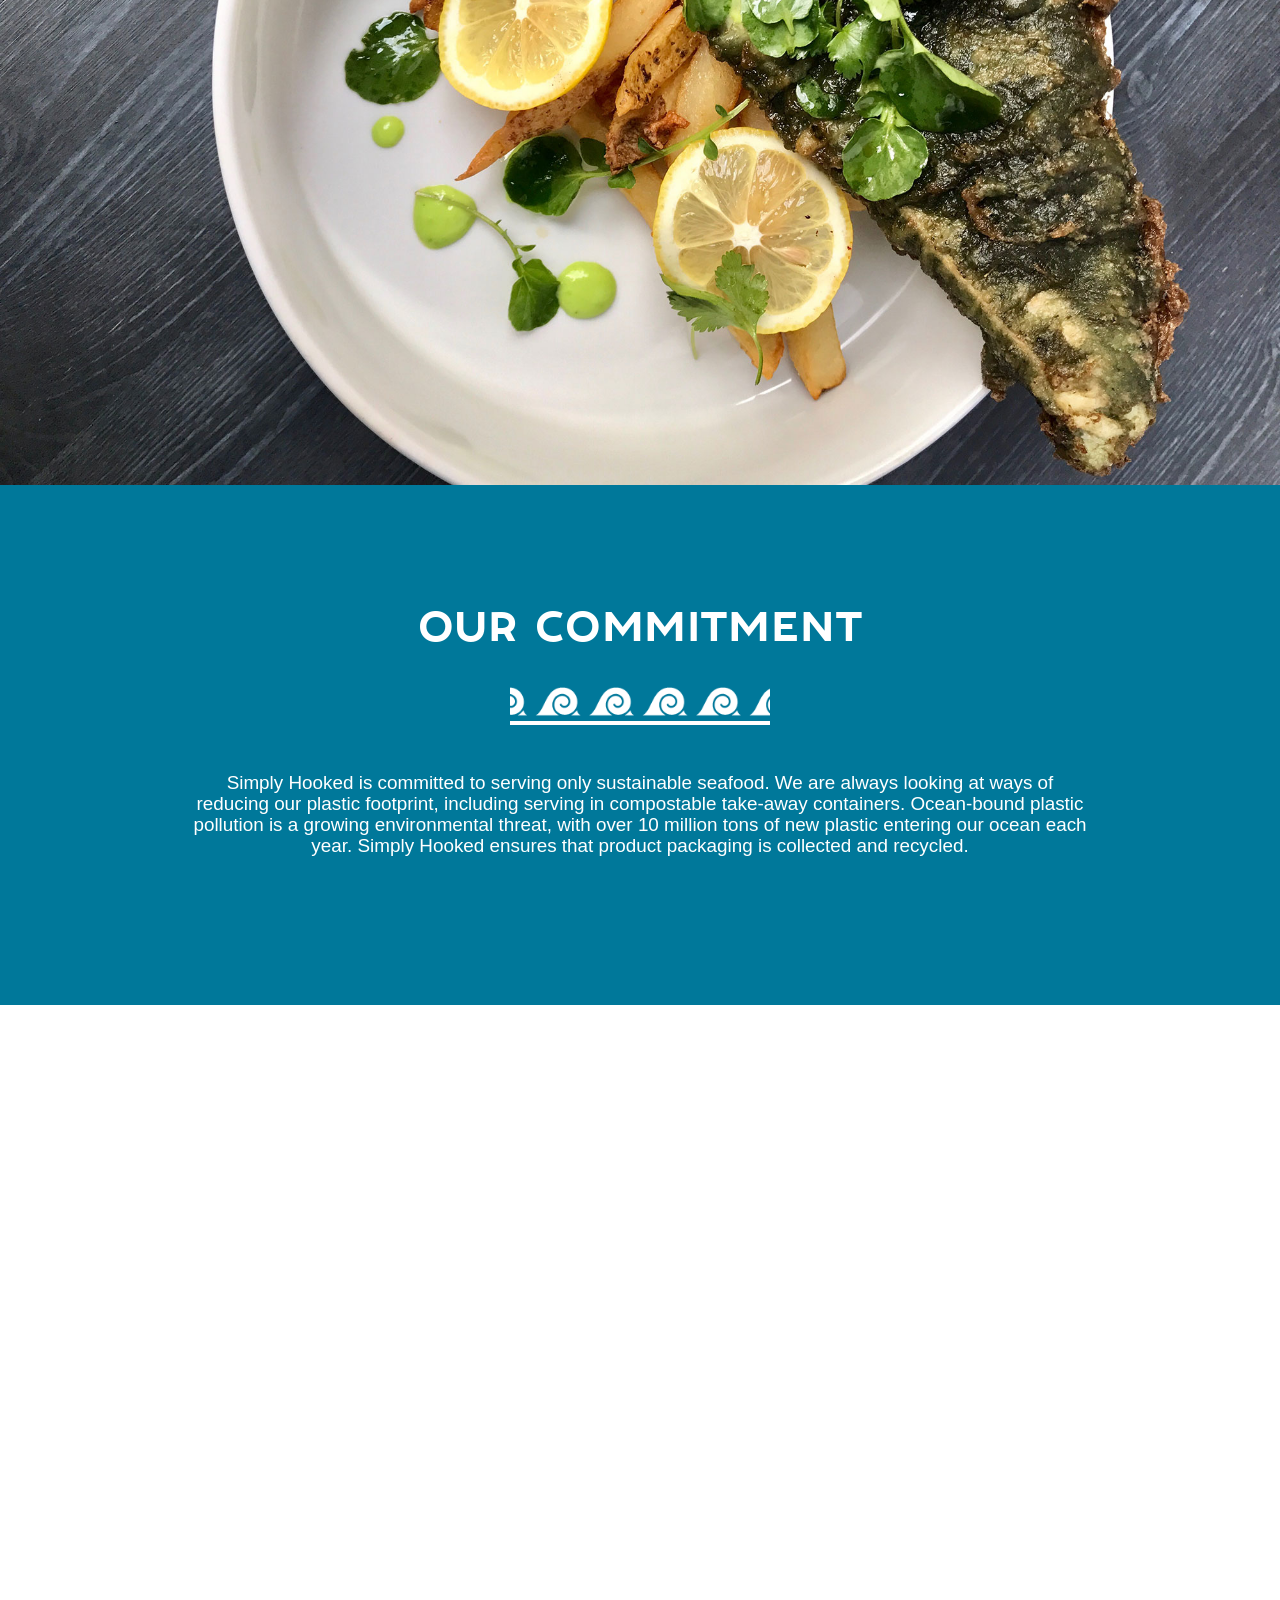
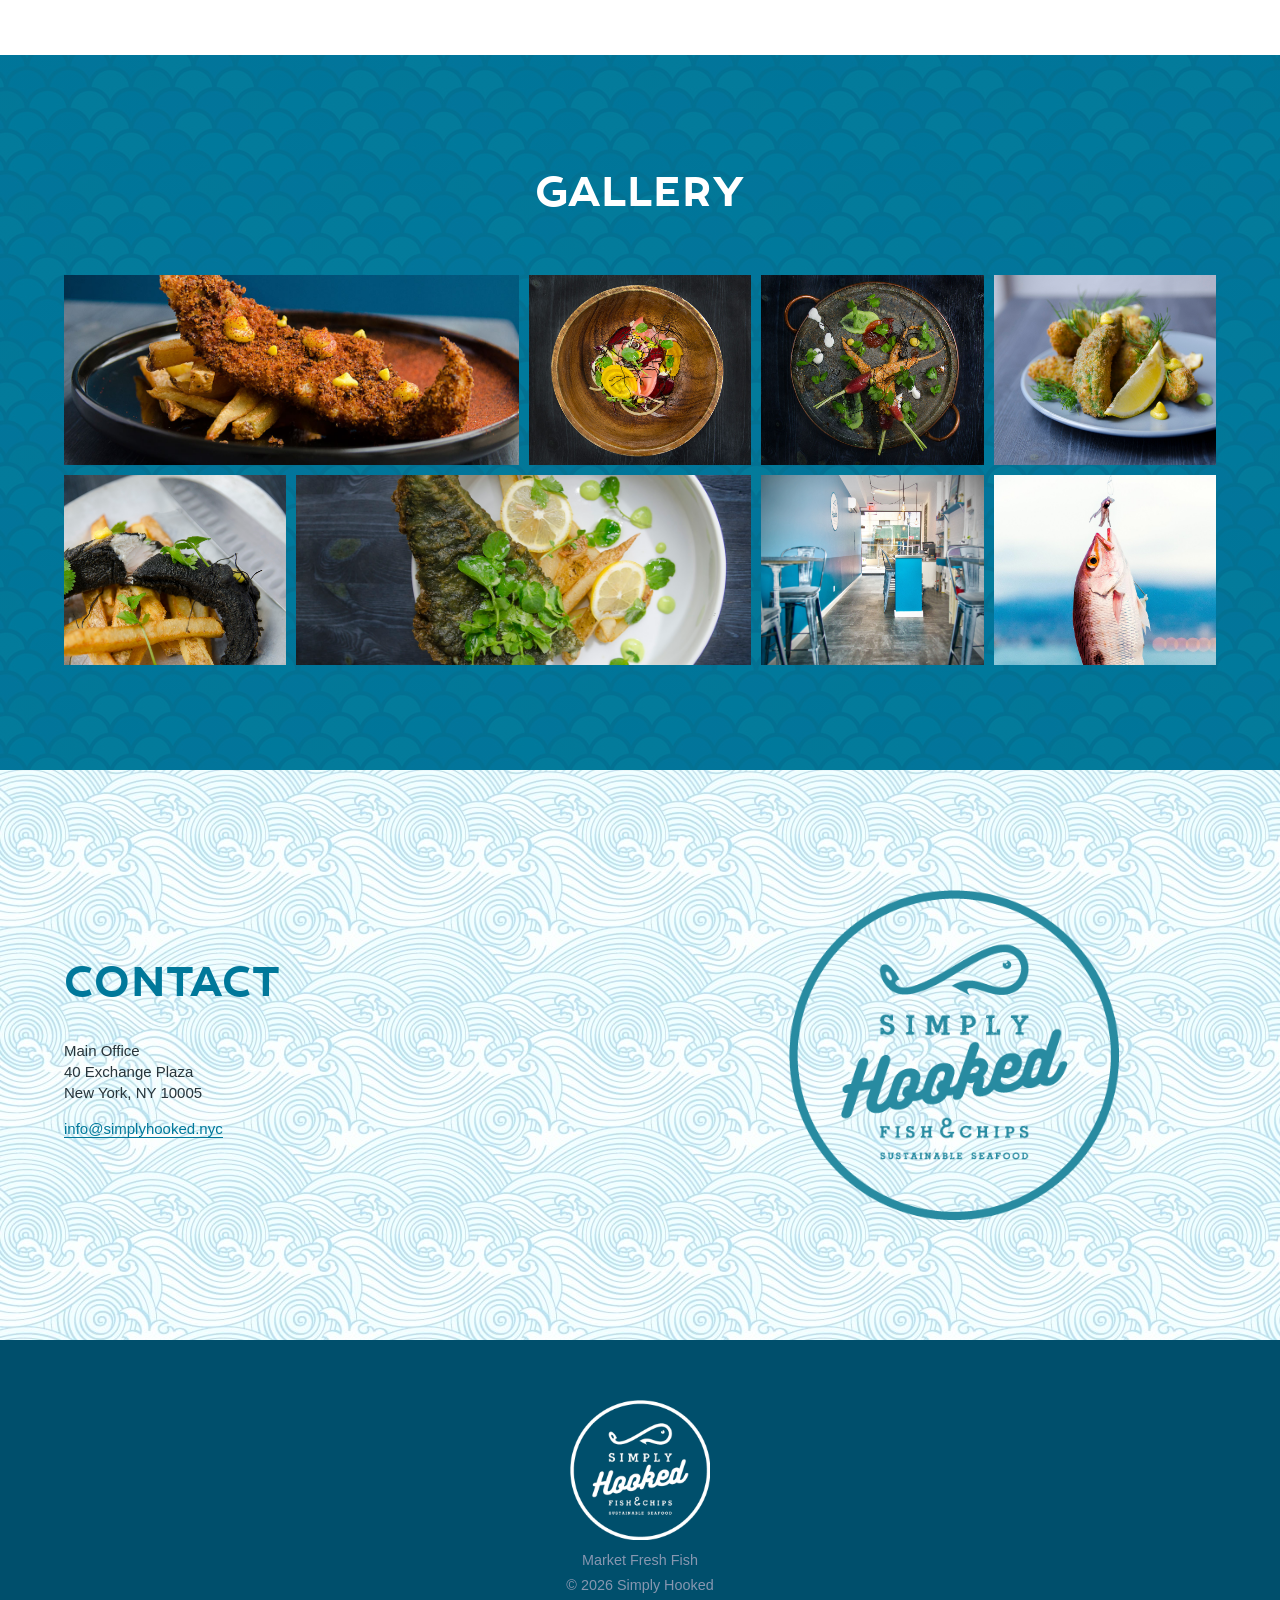
==== commit ad2afe80: "Recreate original hero and food accordion sliders" ====
--- a/index.html
+++ b/index.html
@@ -1,9 +1,9 @@
 <!doctype html>
 <html lang="en"><head><meta charset="utf-8"><meta name="viewport" content="width=device-width,initial-scale=1"><meta name="description" content="Simply Hooked serves creative fish and chips made with sustainably caught fish."><title>Simply Hooked | Market Fresh Fish</title><link rel="icon" href="/favicon.svg" type="image/svg+xml"><link rel="stylesheet" href="/styles.css"><script src="/script.js" defer></script></head>
 <body><a class="skip-link" href="#about">Skip to content</a><header class="floating-header"><a class="floating-logo" href="/" aria-label="Simply Hooked home"><img src="/assets/Simply-Hooked-Logo-blue-400.png" alt="Simply Hooked"></a><nav class="desktop-nav"><a href="#about">About</a><a href="/menu/">Menu</a><a href="#commitment">Commitment</a><a href="#gallery">Gallery</a><a href="#contact">Contact</a></nav><button class="menu-toggle" type="button" aria-expanded="false" aria-controls="site-nav" data-menu-toggle><span></span><span></span><span></span><b class="sr-only">Menu</b></button><nav class="overlay-nav" id="site-nav" data-nav><a href="#about">About</a><a href="/menu/">Location Menu</a><a href="#commitment">Commitment</a><a href="#gallery">Gallery</a><a href="#contact">Contact</a></nav></header>
-<main><section class="opening-hero original-slider"><div class="slider-frame slide-one"></div><div class="slider-frame slide-two"></div><div class="slider-frame slide-three"></div><div class="slider-frame slide-four"></div><div class="hero-shade"></div><div class="opening-copy reveal"><h1>FISH AND CHIPS<br>WITH A TWIST</h1><a href="/menu/">Check our menu</a></div><a class="scroll-cue" href="#about" aria-label="Scroll to About">⌄</a></section>
+<main><section class="opening-hero original-slider" aria-label="Simply Hooked highlights"><div class="slider-frame slide-one"><div class="slide-copy"><h1>FISH AND CHIPS<br>WITH A TWIST</h1></div></div><div class="slider-frame slide-two"><div class="slide-copy"><p>ORGANIC · LINE CAUGHT · SUSTAINABLE</p><h1>FISH &amp; CHIPS</h1><a href="/menu/">CHECK OUR MENU</a></div></div><div class="slider-frame slide-three"><div class="slide-copy"><p>SIMPLY HOOKED</p><h1>LOCATION MENU</h1><a href="/menu/">VIEW THE MENU</a></div></div><div class="slider-frame slide-four"><div class="slide-copy"><img src="/assets/simply-hooked-typo-white.png" alt="Simply Hooked"><h1>ABOUT</h1><a href="#about">DISCOVER MORE</a></div></div><div class="hero-shade"></div><a class="scroll-cue" href="#about" aria-label="Scroll to About">⌄</a></section>
 <section class="sea-panel about-panel" id="about"><div class="section-inner narrow reveal"><h1>Serving a creative style of Fish and Chips</h1><div class="wave wave-one"></div><h3><strong>Simply Hooked</strong> is a New York based location supplier serving a fresh twist on fish and chips, inspired by the culinary traditions of Ireland and the Basque Region of France.</h3></div><div class="section-inner split-copy reveal"><p>We offer food and drink venues in New York a refreshingly new additional revenue opportunity, providing locations with the ability to offer their customers freshly prepared coated fish and chips. Our product can be added to existing menus or the location can offer our menu directly. Venues place orders straight to our kitchens and the product is delivered to their location.</p><p>All dishes are made using sensibly sourced produce and sustainably caught fish, freshly prepared to order. Customers create their own food experience by selecting a locally sourced fish and choosing a preferred coating, from classic tempura to a Sri Lankan spiced crust.</p></div></section>
-<section class="wide-photo"><img src="/assets/DSC_2318-1hooked.jpg" alt="Simply Hooked dishes"></section>
+<section class="food-accordion" data-accordion aria-label="Simply Hooked menu highlights"><article class="accordion-panel is-open" tabindex="0" style="--panel-image:url('/assets/ORGANIC-STOUT-SQUID-INK-TEMPURA.jpg')"><h2 class="accordion-closed">ORGANIC STOUT &amp; SQUID INK TEMPURA</h2><div class="accordion-open"><h2>Organic Stout &amp; Squid Ink Tempura</h2><a href="/menu/">CHECK OUR MENU</a></div></article><article class="accordion-panel" tabindex="0" style="--panel-image:url('/assets/TRADITIONAL.jpg')"><h2 class="accordion-closed">TRADITIONAL FISH &amp; CHIPS</h2><div class="accordion-open"><h2>Fish &amp; Chips</h2><h4>The traditional way, but reinvented</h4><a href="/menu/">CHECK OUR MENU</a></div></article><article class="accordion-panel" tabindex="0" style="--panel-image:url('/assets/MATCHA-SPIRULINA-TEMPURA.jpg')"><h2 class="accordion-closed">MATCHA &amp; SPIRULINA TEMPURA</h2><div class="accordion-open"><h2>Matcha &amp; Spirulina Tempura</h2><a href="/menu/">CHECK OUR MENU</a></div></article><article class="accordion-panel" tabindex="0" style="--panel-image:url('/assets/ORGANIC-STOUT-SQUID-INK-TEMPURA.jpg')"><h2 class="accordion-closed">WASABI &amp; NORI TEMPURA</h2><div class="accordion-open"><h2>Wasabi &amp; Nori Tempura</h2><a href="/menu/">CHECK OUR MENU</a></div></article><article class="accordion-panel" tabindex="0" style="--panel-image:url('/assets/TRADITIONAL.jpg')"><h2 class="accordion-closed">DILL &amp; LIME PANKO</h2><div class="accordion-open"><h2>Dill &amp; Lime Panko</h2><a href="/menu/">CHECK OUR MENU</a></div></article><article class="accordion-panel" tabindex="0" style="--panel-image:url('/assets/SRI-LANKAN-SPICED-PANKO.jpg')"><h2 class="accordion-closed">SRI LANKAN SPICED PANKO</h2><div class="accordion-open"><h2>Sri Lankan Spiced Panko</h2><a href="/menu/">CHECK OUR MENU</a></div></article><article class="accordion-panel" tabindex="0" style="--panel-image:url('/assets/SRI-LANKAN-SPICED-PANKO.jpg')"><h2 class="accordion-closed">SICHUAN PEPPER &amp; GINGER PANKO</h2><div class="accordion-open"><h2>Sichuan Pepper &amp; Ginger Panko</h2><a href="/menu/">CHECK OUR MENU</a></div></article><article class="accordion-panel" tabindex="0" style="--panel-image:url('/assets/SEASONAL-VEGETARIAN.jpg')"><h2 class="accordion-closed">SEASONAL VEGETARIAN</h2><div class="accordion-open"><h2>Seasonal Vegetarian</h2><a href="/menu/">CHECK OUR MENU</a></div></article></section>
 <section class="sea-panel menu-promo"><div class="section-inner reveal"><h2>Our Location Menu</h2><div class="wave wave-two"></div><p>Fresh fish, creative coatings and homemade sauces.</p><a class="outline-button" href="/menu/">View the menu</a></div></section><section class="wide-photo"><a href="/menu/"><img src="/assets/menumain.jpg" alt="Simply Hooked location menu"></a></section>
 <section class="commitment-panel" id="commitment"><div class="section-inner narrow reveal"><h2>Our Commitment</h2><div class="wave wave-three"></div><p>Simply Hooked is committed to serving only sustainable seafood. We are always looking at ways of reducing our plastic footprint, including serving in compostable take-away containers. Ocean-bound plastic pollution is a growing environmental threat, with over 10 million tons of new plastic entering our ocean each year. Simply Hooked ensures that product packaging is collected and recycled.</p></div></section>
 <section class="ocean-break" aria-label="Ocean"></section>
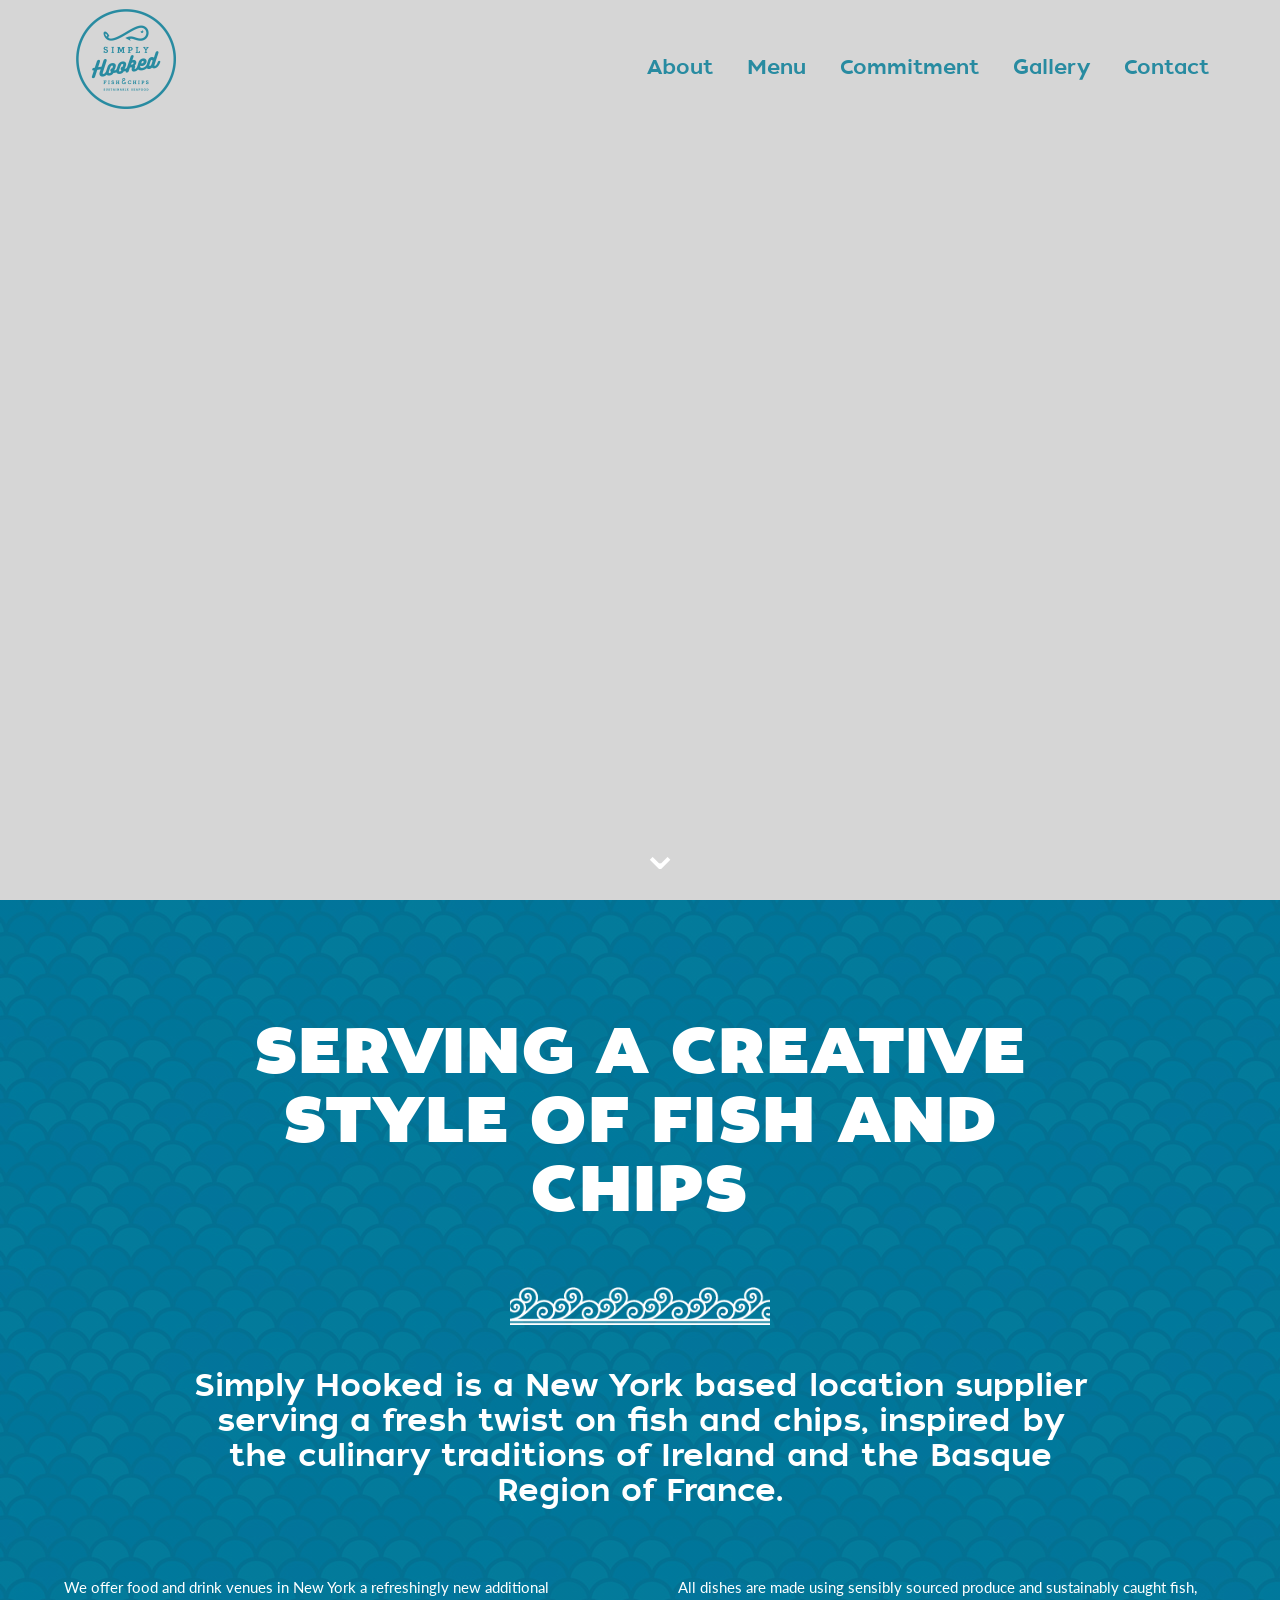
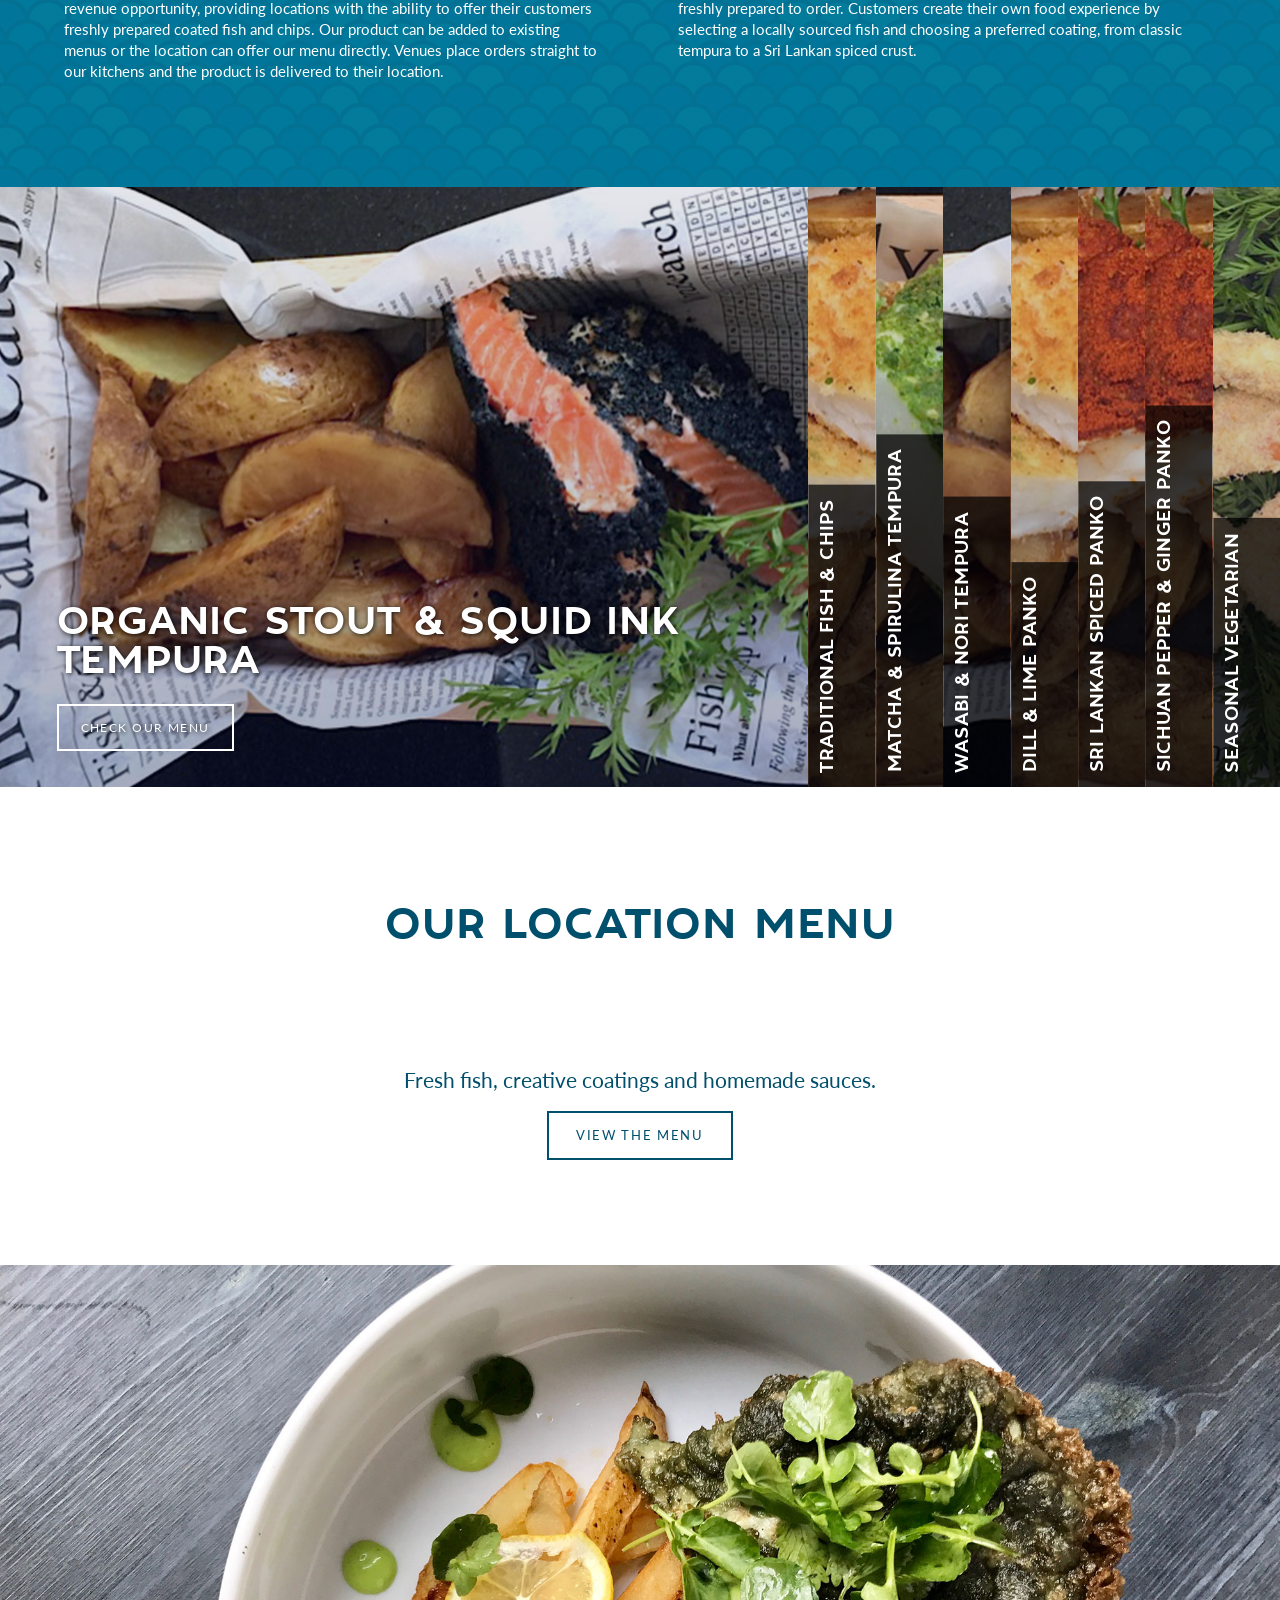
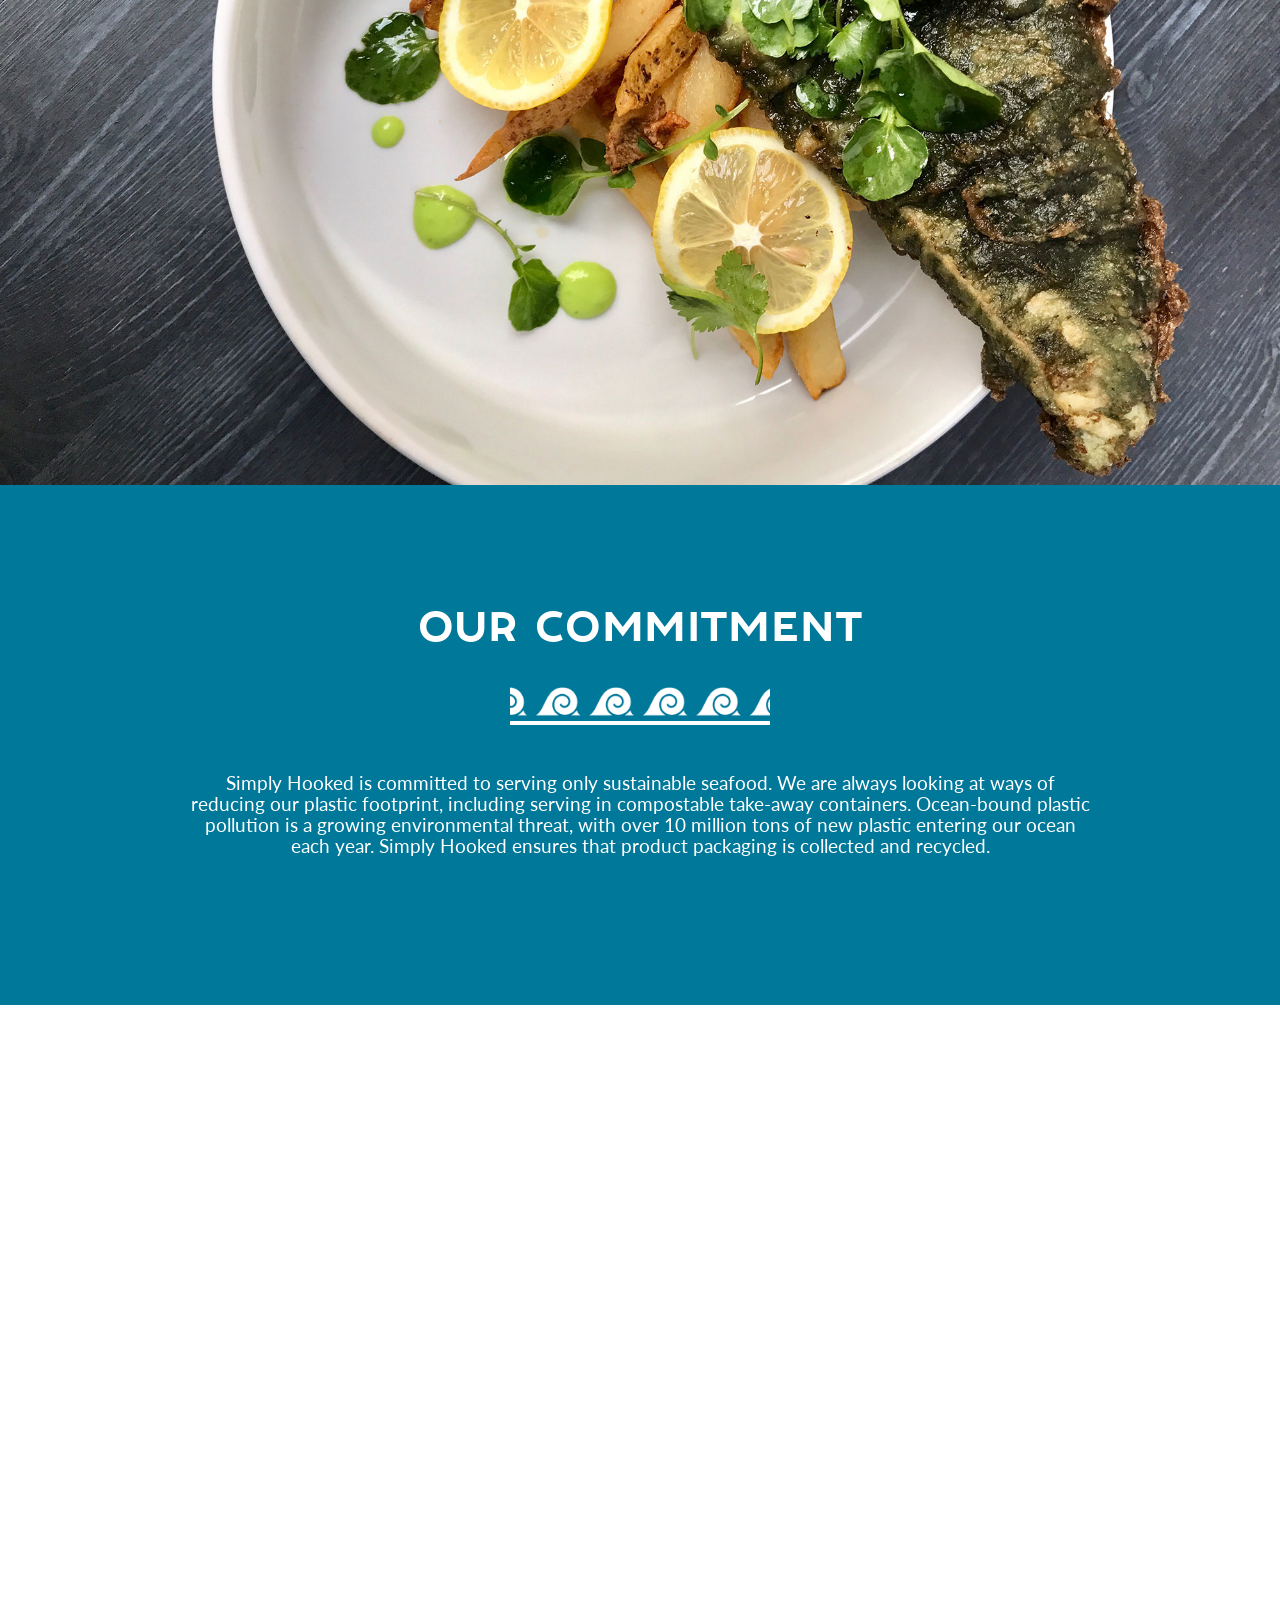
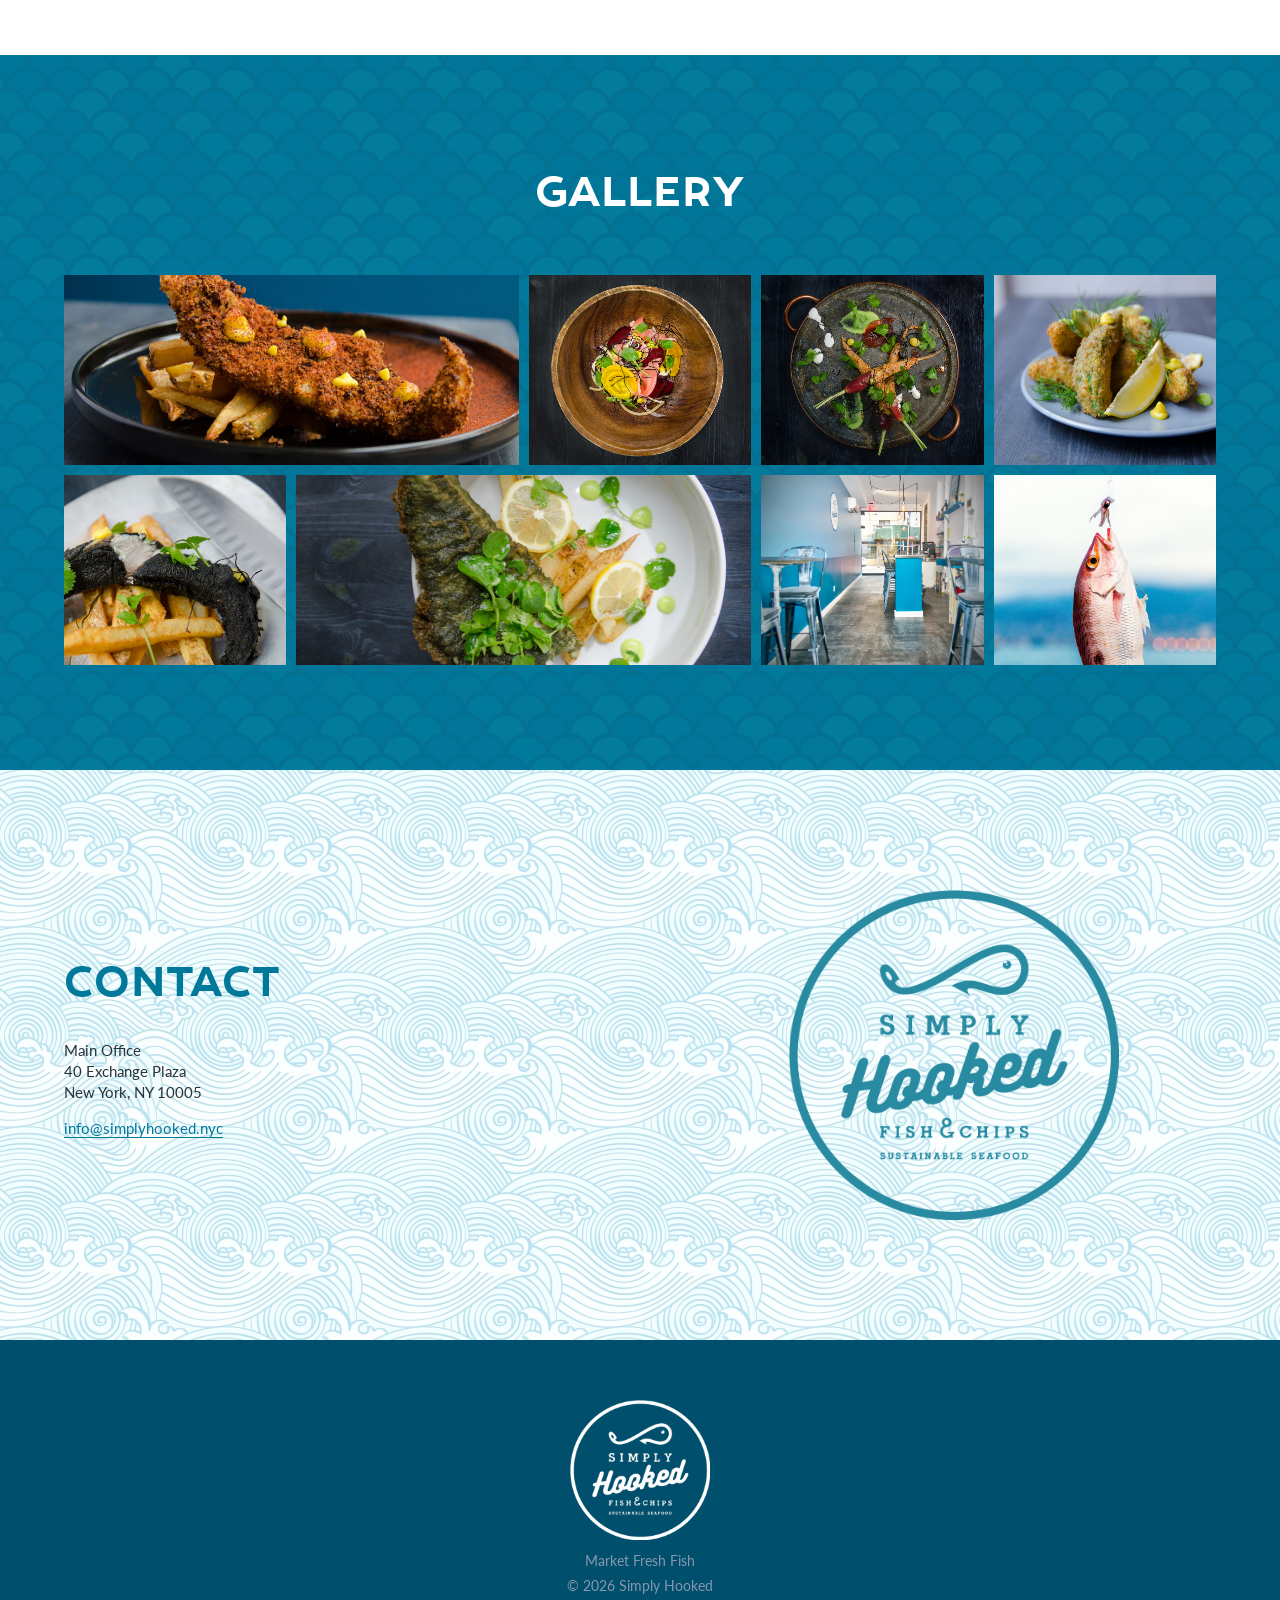
==== commit 6f4c3f7a: "Improve responsive fidelity, typography, and mobile accordion" ====
--- a/index.html
+++ b/index.html
@@ -1,5 +1,5 @@
 <!doctype html>
-<html lang="en"><head><meta charset="utf-8"><meta name="viewport" content="width=device-width,initial-scale=1"><meta name="description" content="Simply Hooked serves creative fish and chips made with sustainably caught fish."><title>Simply Hooked | Market Fresh Fish</title><link rel="icon" href="/favicon.svg" type="image/svg+xml"><link rel="stylesheet" href="/styles.css"><script src="/script.js" defer></script></head>
+<html lang="en"><head><meta charset="utf-8"><meta name="viewport" content="width=device-width,initial-scale=1"><meta name="description" content="Simply Hooked serves creative fish and chips made with sustainably caught fish."><title>Simply Hooked | Market Fresh Fish</title><link rel="icon" href="/favicon.svg" type="image/svg+xml"><link rel="preconnect" href="https://fonts.googleapis.com"><link rel="preconnect" href="https://fonts.gstatic.com" crossorigin><link href="https://fonts.googleapis.com/css2?family=Lato:ital,wght@0,300;0,400;0,700;1,300;1,400;1,700&amp;display=swap" rel="stylesheet"><link rel="stylesheet" href="/styles.css"><script src="/script.js" defer></script></head>
 <body><a class="skip-link" href="#about">Skip to content</a><header class="floating-header"><a class="floating-logo" href="/" aria-label="Simply Hooked home"><img src="/assets/Simply-Hooked-Logo-blue-400.png" alt="Simply Hooked"></a><nav class="desktop-nav"><a href="#about">About</a><a href="/menu/">Menu</a><a href="#commitment">Commitment</a><a href="#gallery">Gallery</a><a href="#contact">Contact</a></nav><button class="menu-toggle" type="button" aria-expanded="false" aria-controls="site-nav" data-menu-toggle><span></span><span></span><span></span><b class="sr-only">Menu</b></button><nav class="overlay-nav" id="site-nav" data-nav><a href="#about">About</a><a href="/menu/">Location Menu</a><a href="#commitment">Commitment</a><a href="#gallery">Gallery</a><a href="#contact">Contact</a></nav></header>
 <main><section class="opening-hero original-slider" aria-label="Simply Hooked highlights"><div class="slider-frame slide-one"><div class="slide-copy"><h1>FISH AND CHIPS<br>WITH A TWIST</h1></div></div><div class="slider-frame slide-two"><div class="slide-copy"><p>ORGANIC · LINE CAUGHT · SUSTAINABLE</p><h1>FISH &amp; CHIPS</h1><a href="/menu/">CHECK OUR MENU</a></div></div><div class="slider-frame slide-three"><div class="slide-copy"><p>SIMPLY HOOKED</p><h1>LOCATION MENU</h1><a href="/menu/">VIEW THE MENU</a></div></div><div class="slider-frame slide-four"><div class="slide-copy"><img src="/assets/simply-hooked-typo-white.png" alt="Simply Hooked"><h1>ABOUT</h1><a href="#about">DISCOVER MORE</a></div></div><div class="hero-shade"></div><a class="scroll-cue" href="#about" aria-label="Scroll to About">⌄</a></section>
 <section class="sea-panel about-panel" id="about"><div class="section-inner narrow reveal"><h1>Serving a creative style of Fish and Chips</h1><div class="wave wave-one"></div><h3><strong>Simply Hooked</strong> is a New York based location supplier serving a fresh twist on fish and chips, inspired by the culinary traditions of Ireland and the Basque Region of France.</h3></div><div class="section-inner split-copy reveal"><p>We offer food and drink venues in New York a refreshingly new additional revenue opportunity, providing locations with the ability to offer their customers freshly prepared coated fish and chips. Our product can be added to existing menus or the location can offer our menu directly. Venues place orders straight to our kitchens and the product is delivered to their location.</p><p>All dishes are made using sensibly sourced produce and sustainably caught fish, freshly prepared to order. Customers create their own food experience by selecting a locally sourced fish and choosing a preferred coating, from classic tempura to a Sri Lankan spiced crust.</p></div></section>
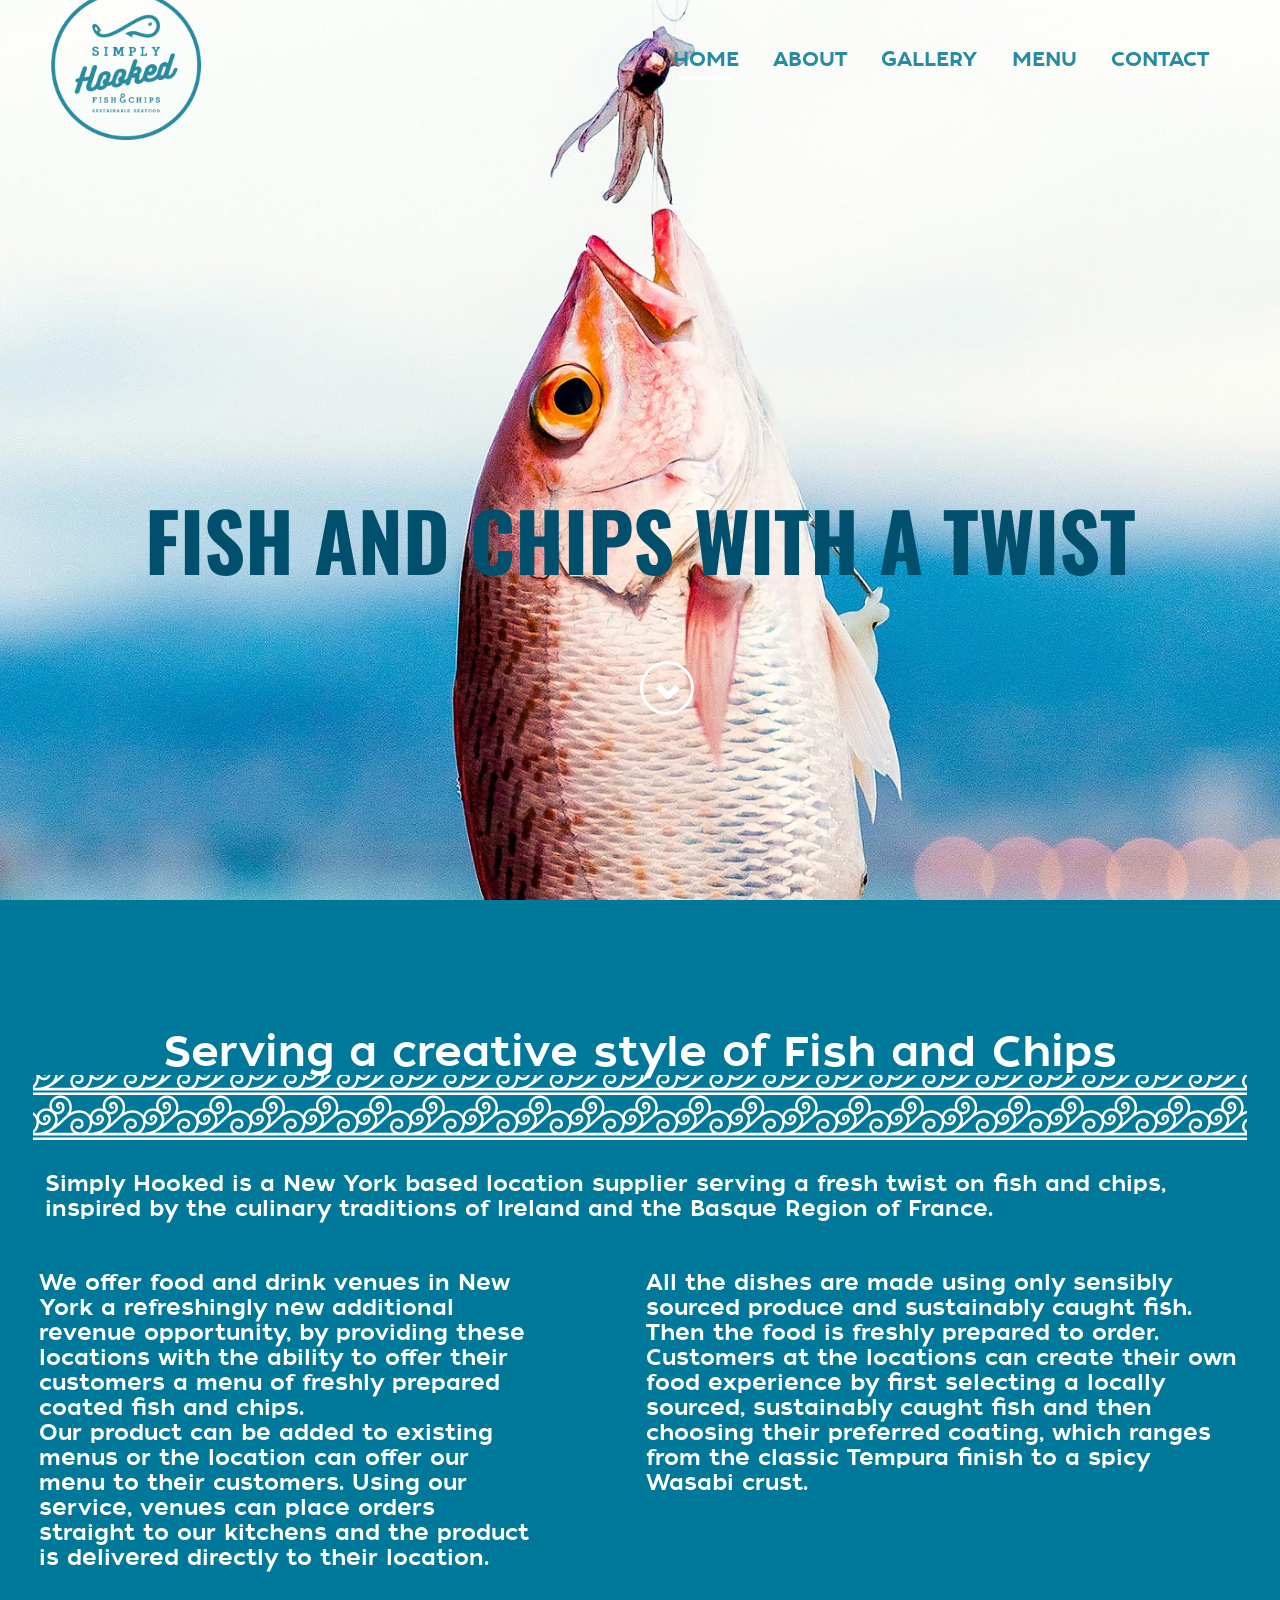
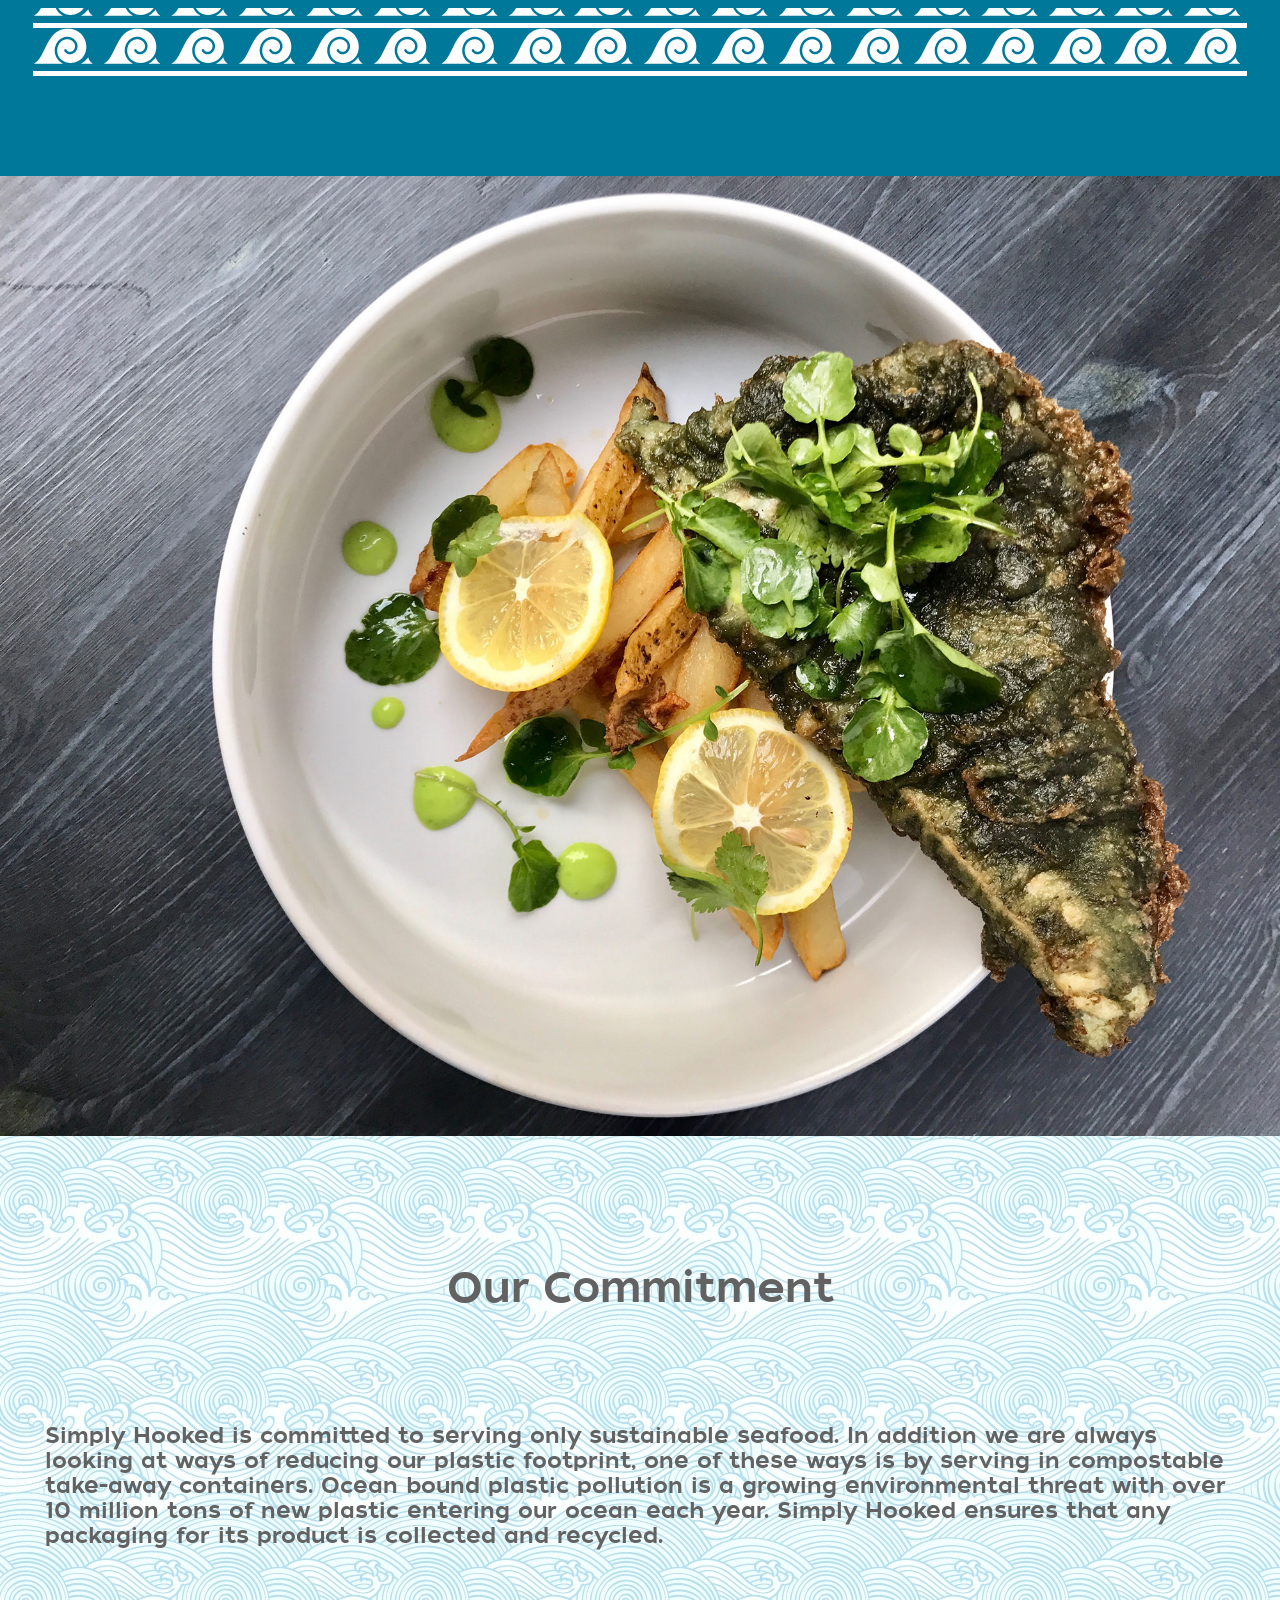
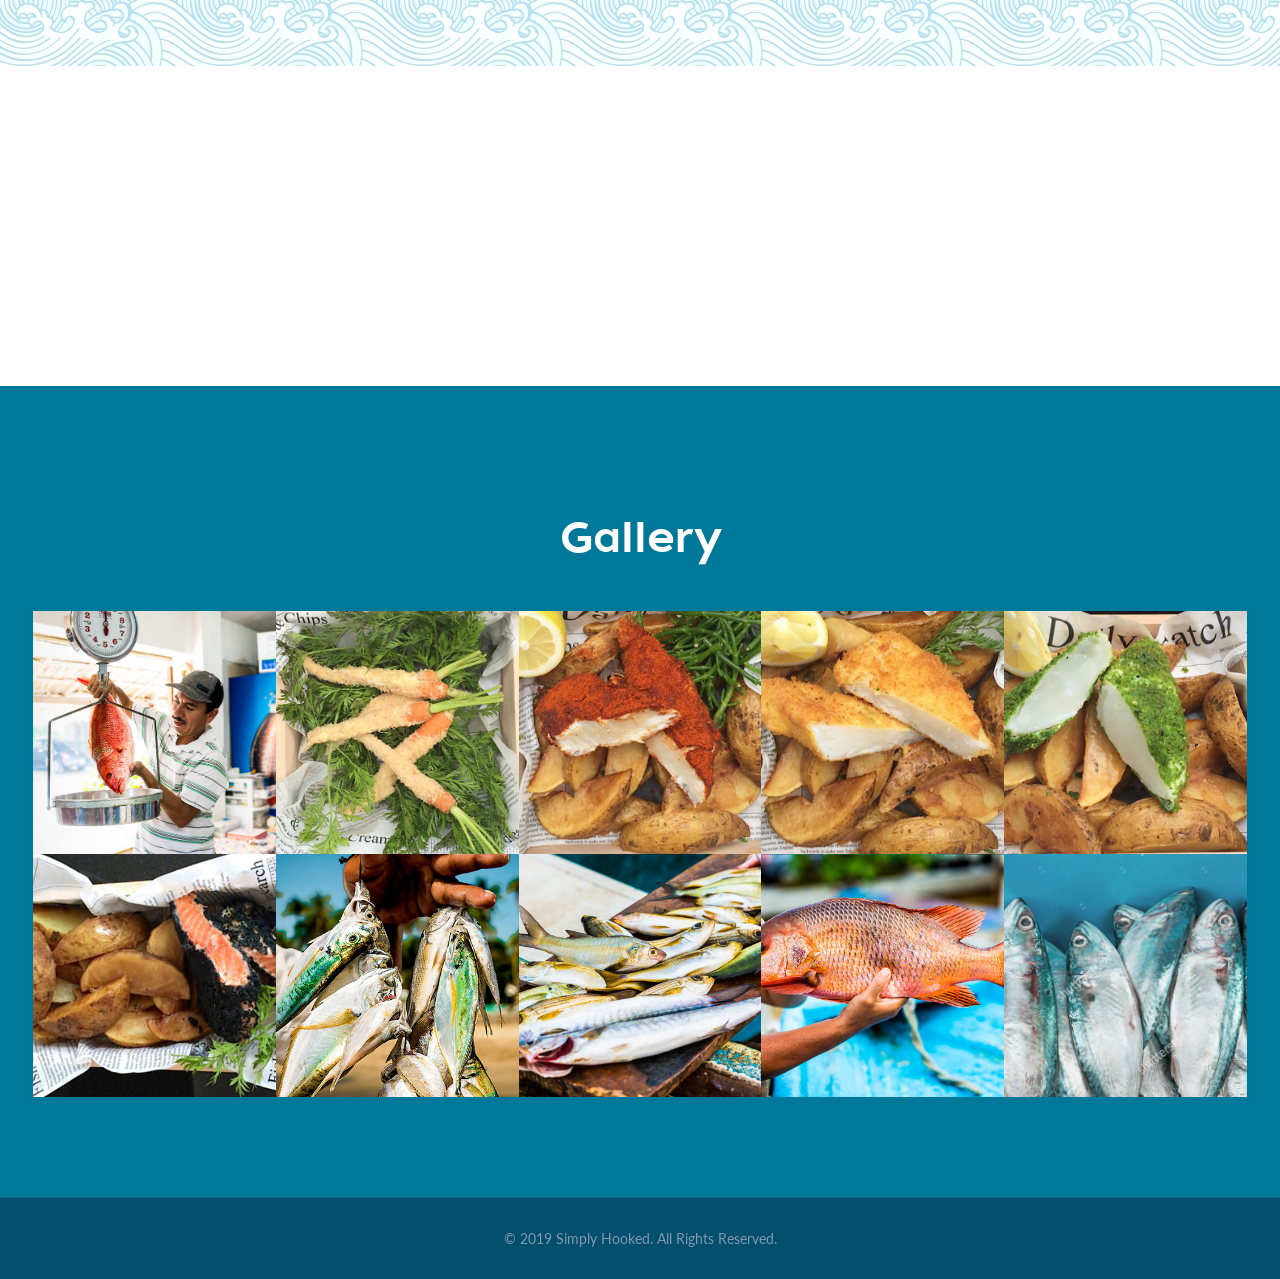
==== commit 2d508371: "Match active WordPress homepage design and imagery" ====
--- a/index.html
+++ b/index.html
@@ -1,12 +1,101 @@
 <!doctype html>
-<html lang="en"><head><meta charset="utf-8"><meta name="viewport" content="width=device-width,initial-scale=1"><meta name="description" content="Simply Hooked serves creative fish and chips made with sustainably caught fish."><title>Simply Hooked | Market Fresh Fish</title><link rel="icon" href="/favicon.svg" type="image/svg+xml"><link rel="preconnect" href="https://fonts.googleapis.com"><link rel="preconnect" href="https://fonts.gstatic.com" crossorigin><link href="https://fonts.googleapis.com/css2?family=Lato:ital,wght@0,300;0,400;0,700;1,300;1,400;1,700&amp;display=swap" rel="stylesheet"><link rel="stylesheet" href="/styles.css"><script src="/script.js" defer></script></head>
-<body><a class="skip-link" href="#about">Skip to content</a><header class="floating-header"><a class="floating-logo" href="/" aria-label="Simply Hooked home"><img src="/assets/Simply-Hooked-Logo-blue-400.png" alt="Simply Hooked"></a><nav class="desktop-nav"><a href="#about">About</a><a href="/menu/">Menu</a><a href="#commitment">Commitment</a><a href="#gallery">Gallery</a><a href="#contact">Contact</a></nav><button class="menu-toggle" type="button" aria-expanded="false" aria-controls="site-nav" data-menu-toggle><span></span><span></span><span></span><b class="sr-only">Menu</b></button><nav class="overlay-nav" id="site-nav" data-nav><a href="#about">About</a><a href="/menu/">Location Menu</a><a href="#commitment">Commitment</a><a href="#gallery">Gallery</a><a href="#contact">Contact</a></nav></header>
-<main><section class="opening-hero original-slider" aria-label="Simply Hooked highlights"><div class="slider-frame slide-one"><div class="slide-copy"><h1>FISH AND CHIPS<br>WITH A TWIST</h1></div></div><div class="slider-frame slide-two"><div class="slide-copy"><p>ORGANIC · LINE CAUGHT · SUSTAINABLE</p><h1>FISH &amp; CHIPS</h1><a href="/menu/">CHECK OUR MENU</a></div></div><div class="slider-frame slide-three"><div class="slide-copy"><p>SIMPLY HOOKED</p><h1>LOCATION MENU</h1><a href="/menu/">VIEW THE MENU</a></div></div><div class="slider-frame slide-four"><div class="slide-copy"><img src="/assets/simply-hooked-typo-white.png" alt="Simply Hooked"><h1>ABOUT</h1><a href="#about">DISCOVER MORE</a></div></div><div class="hero-shade"></div><a class="scroll-cue" href="#about" aria-label="Scroll to About">⌄</a></section>
-<section class="sea-panel about-panel" id="about"><div class="section-inner narrow reveal"><h1>Serving a creative style of Fish and Chips</h1><div class="wave wave-one"></div><h3><strong>Simply Hooked</strong> is a New York based location supplier serving a fresh twist on fish and chips, inspired by the culinary traditions of Ireland and the Basque Region of France.</h3></div><div class="section-inner split-copy reveal"><p>We offer food and drink venues in New York a refreshingly new additional revenue opportunity, providing locations with the ability to offer their customers freshly prepared coated fish and chips. Our product can be added to existing menus or the location can offer our menu directly. Venues place orders straight to our kitchens and the product is delivered to their location.</p><p>All dishes are made using sensibly sourced produce and sustainably caught fish, freshly prepared to order. Customers create their own food experience by selecting a locally sourced fish and choosing a preferred coating, from classic tempura to a Sri Lankan spiced crust.</p></div></section>
-<section class="food-accordion" data-accordion aria-label="Simply Hooked menu highlights"><article class="accordion-panel is-open" tabindex="0" style="--panel-image:url('/assets/ORGANIC-STOUT-SQUID-INK-TEMPURA.jpg')"><h2 class="accordion-closed">ORGANIC STOUT &amp; SQUID INK TEMPURA</h2><div class="accordion-open"><h2>Organic Stout &amp; Squid Ink Tempura</h2><a href="/menu/">CHECK OUR MENU</a></div></article><article class="accordion-panel" tabindex="0" style="--panel-image:url('/assets/TRADITIONAL.jpg')"><h2 class="accordion-closed">TRADITIONAL FISH &amp; CHIPS</h2><div class="accordion-open"><h2>Fish &amp; Chips</h2><h4>The traditional way, but reinvented</h4><a href="/menu/">CHECK OUR MENU</a></div></article><article class="accordion-panel" tabindex="0" style="--panel-image:url('/assets/MATCHA-SPIRULINA-TEMPURA.jpg')"><h2 class="accordion-closed">MATCHA &amp; SPIRULINA TEMPURA</h2><div class="accordion-open"><h2>Matcha &amp; Spirulina Tempura</h2><a href="/menu/">CHECK OUR MENU</a></div></article><article class="accordion-panel" tabindex="0" style="--panel-image:url('/assets/ORGANIC-STOUT-SQUID-INK-TEMPURA.jpg')"><h2 class="accordion-closed">WASABI &amp; NORI TEMPURA</h2><div class="accordion-open"><h2>Wasabi &amp; Nori Tempura</h2><a href="/menu/">CHECK OUR MENU</a></div></article><article class="accordion-panel" tabindex="0" style="--panel-image:url('/assets/TRADITIONAL.jpg')"><h2 class="accordion-closed">DILL &amp; LIME PANKO</h2><div class="accordion-open"><h2>Dill &amp; Lime Panko</h2><a href="/menu/">CHECK OUR MENU</a></div></article><article class="accordion-panel" tabindex="0" style="--panel-image:url('/assets/SRI-LANKAN-SPICED-PANKO.jpg')"><h2 class="accordion-closed">SRI LANKAN SPICED PANKO</h2><div class="accordion-open"><h2>Sri Lankan Spiced Panko</h2><a href="/menu/">CHECK OUR MENU</a></div></article><article class="accordion-panel" tabindex="0" style="--panel-image:url('/assets/SRI-LANKAN-SPICED-PANKO.jpg')"><h2 class="accordion-closed">SICHUAN PEPPER &amp; GINGER PANKO</h2><div class="accordion-open"><h2>Sichuan Pepper &amp; Ginger Panko</h2><a href="/menu/">CHECK OUR MENU</a></div></article><article class="accordion-panel" tabindex="0" style="--panel-image:url('/assets/SEASONAL-VEGETARIAN.jpg')"><h2 class="accordion-closed">SEASONAL VEGETARIAN</h2><div class="accordion-open"><h2>Seasonal Vegetarian</h2><a href="/menu/">CHECK OUR MENU</a></div></article></section>
-<section class="sea-panel menu-promo"><div class="section-inner reveal"><h2>Our Location Menu</h2><div class="wave wave-two"></div><p>Fresh fish, creative coatings and homemade sauces.</p><a class="outline-button" href="/menu/">View the menu</a></div></section><section class="wide-photo"><a href="/menu/"><img src="/assets/menumain.jpg" alt="Simply Hooked location menu"></a></section>
-<section class="commitment-panel" id="commitment"><div class="section-inner narrow reveal"><h2>Our Commitment</h2><div class="wave wave-three"></div><p>Simply Hooked is committed to serving only sustainable seafood. We are always looking at ways of reducing our plastic footprint, including serving in compostable take-away containers. Ocean-bound plastic pollution is a growing environmental threat, with over 10 million tons of new plastic entering our ocean each year. Simply Hooked ensures that product packaging is collected and recycled.</p></div></section>
-<section class="ocean-break" aria-label="Ocean"></section>
-<section class="sea-panel gallery-panel" id="gallery"><div class="section-inner"><h2 class="reveal">Gallery</h2><div class="gallery-grid reveal"><img src="/assets/fish-and-chips.jpg" alt="Fish and chips"><img src="/assets/sea-weed-salad.jpg" alt="Seaweed salad"><img src="/assets/shrimp-and-caraot.jpg" alt="Shrimp dish"><img src="/assets/DSC_2474-1hooked.jpg" alt="Freshly prepared dish"><img src="/assets/DSC_2211-1hooked.jpg" alt="Simply Hooked food"><img src="/assets/DSC_2293-1hooked.jpg" alt="Simply Hooked serving"><img src="/assets/menu3.jpg" alt="Menu selection"><img src="/assets/simply-hooked-main-hero.jpg" alt="Coated fish and chips"></div></div></section>
-<section class="contact-panel" id="contact"><div class="section-inner contact-grid reveal"><div><h2>Contact</h2><p>Main Office<br>40 Exchange Plaza<br>New York, NY 10005</p><a href="mailto:info@simplyhooked.nyc">info@simplyhooked.nyc</a></div><img src="/assets/Simply-Hooked-Logo-blue-400.png" alt="Simply Hooked"></div></section></main>
-<footer><img src="/assets/Simply-Hooked-Logo-white-400.png" alt="Simply Hooked"><p>Market Fresh Fish</p><p>© <span data-year></span> Simply Hooked</p></footer></body></html>
+<html lang="en">
+<head>
+  <meta charset="utf-8">
+  <meta name="viewport" content="width=device-width,initial-scale=1">
+  <meta name="description" content="Simply Hooked serves creative fish and chips made with sustainably caught fish.">
+  <title>Simply Hooked | Market Fresh Fish</title>
+  <link rel="icon" href="/favicon.svg" type="image/svg+xml">
+  <link rel="preconnect" href="https://fonts.googleapis.com">
+  <link rel="preconnect" href="https://fonts.gstatic.com" crossorigin>
+  <link href="https://fonts.googleapis.com/css2?family=Lato:ital,wght@0,300;0,400;0,700;1,300;1,400;1,700&amp;family=Oswald:wght@700&amp;display=swap" rel="stylesheet">
+  <link rel="stylesheet" href="/styles.css">
+  <script src="/script.js" defer></script>
+</head>
+<body class="home-page">
+  <a class="skip-link" href="#about">Skip to content</a>
+
+  <header class="floating-header">
+    <a class="floating-logo" href="/" aria-label="Simply Hooked home">
+      <img class="logo-main" src="/assets/Simply-Hooked-Logo-blue-400.png" alt="Simply Hooked">
+      <img class="logo-sticky" src="/assets/simply-hooked-typo-white.png" alt="">
+    </a>
+    <nav class="desktop-nav" aria-label="Main navigation">
+      <a class="current" href="/">Home</a>
+      <a href="#about">About</a>
+      <a href="#gallery">Gallery</a>
+      <a href="/menu/">Menu</a>
+      <a href="/menu/#contact">Contact</a>
+    </nav>
+    <button class="menu-toggle" type="button" aria-expanded="false" aria-controls="site-nav" data-menu-toggle>
+      <span></span><span></span><span></span><b class="sr-only">Menu</b>
+    </button>
+    <nav class="overlay-nav" id="site-nav" data-nav aria-label="Mobile navigation">
+      <a href="/">Home</a>
+      <a href="#about">About</a>
+      <a href="#gallery">Gallery</a>
+      <a href="/menu/">Menu</a>
+      <a href="/menu/#contact">Contact</a>
+    </nav>
+  </header>
+
+  <main>
+    <section class="opening-hero exact-hero" aria-label="Simply Hooked">
+      <h1>FISH AND CHIPS WITH A TWIST</h1>
+      <a class="scroll-cue" href="#about" aria-label="Scroll to About"><span>⌄</span></a>
+    </section>
+
+    <section class="exact-about" id="about">
+      <div class="exact-inner">
+        <h2>Serving a creative style of Fish and Chips</h2>
+        <div class="exact-wave wave-1" aria-hidden="true"></div>
+        <h4><strong>Simply Hooked</strong> is a New York based location supplier serving a fresh twist on fish and chips, inspired by the culinary traditions of Ireland and the Basque Region of France.</h4>
+        <div class="exact-copy-grid">
+          <h4>We offer food and drink venues in New York a refreshingly new additional revenue opportunity, by providing these locations with the ability to offer their customers a menu of freshly prepared coated fish and chips.<br>Our product can be added to existing menus or the location can offer our menu to their customers. Using our service, venues can place orders straight to our kitchens and the product is delivered directly to their location.</h4>
+          <h4>All the dishes are made using only sensibly sourced produce and sustainably caught fish. Then the food is freshly prepared to order.<br>Customers at the locations can create their own food experience by first selecting a locally sourced, sustainably caught fish and then choosing their preferred coating, which ranges from the classic Tempura finish to a spicy Wasabi crust.</h4>
+        </div>
+        <div class="exact-wave wave-3" aria-hidden="true"></div>
+      </div>
+    </section>
+
+    <section class="desktop-feature exact-full-image" aria-label="Simply Hooked menu">
+      <img src="/assets/menumain.jpg" alt="Simply Hooked fish and chips menu display">
+    </section>
+    <section class="mobile-feature exact-full-image" aria-label="Simply Hooked dish">
+      <img src="/assets/DSC_2318-1hooked.jpg" alt="Spiny dogfish with Sichuan pepper and ginger panko">
+    </section>
+
+    <section class="exact-commitment" id="commitment">
+      <div class="exact-inner">
+        <h2>Our Commitment</h2>
+        <div class="exact-wave wave-4" aria-hidden="true"></div>
+        <h4>Simply Hooked is committed to serving only sustainable seafood. In addition we are always looking at ways of reducing our plastic footprint, one of these ways is by serving in compostable take-away containers. Ocean bound plastic pollution is a growing environmental threat with over 10 million tons of new plastic entering our ocean each year. Simply Hooked ensures that any packaging for its product is collected and recycled.</h4>
+      </div>
+    </section>
+
+    <section class="exact-ocean" aria-label="Underwater"></section>
+
+    <section class="exact-gallery" id="gallery">
+      <div class="exact-inner">
+        <h2>Gallery</h2>
+        <div class="exact-gallery-grid">
+          <img src="/assets/menu-vertical.jpg" alt="Simply Hooked menu">
+          <img src="/assets/SEASONAL-VEGETARIAN.jpg" alt="Seasonal vegetarian dish">
+          <img src="/assets/SRI-LANKAN-SPICED-PANKO.jpg" alt="Sri Lankan spiced panko">
+          <img src="/assets/TRADITIONAL.jpg" alt="Traditional fish and chips">
+          <img src="/assets/MATCHA-SPIRULINA-TEMPURA.jpg" alt="Matcha and spirulina tempura">
+          <img src="/assets/ORGANIC-STOUT-SQUID-INK-TEMPURA.jpg" alt="Organic stout and squid ink tempura">
+          <img src="/assets/simply-hooked-line-caught.jpg" alt="Line-caught fish">
+          <img src="/assets/Simply-Hooked-LINE-CAUGHT-FISH.jpg" alt="Simply Hooked line-caught fish">
+          <img src="/assets/Simply-Hooked-ORGANIC.jpg" alt="Simply Hooked organic produce">
+          <img src="/assets/stock-photo-fresh-raw-mackerel-fish-154246469-recolored.jpg" alt="Fresh mackerel">
+        </div>
+      </div>
+    </section>
+  </main>
+
+  <footer class="exact-footer">
+    <p>© 2019 Simply Hooked. All Rights Reserved.</p>
+  </footer>
+</body>
+</html>
